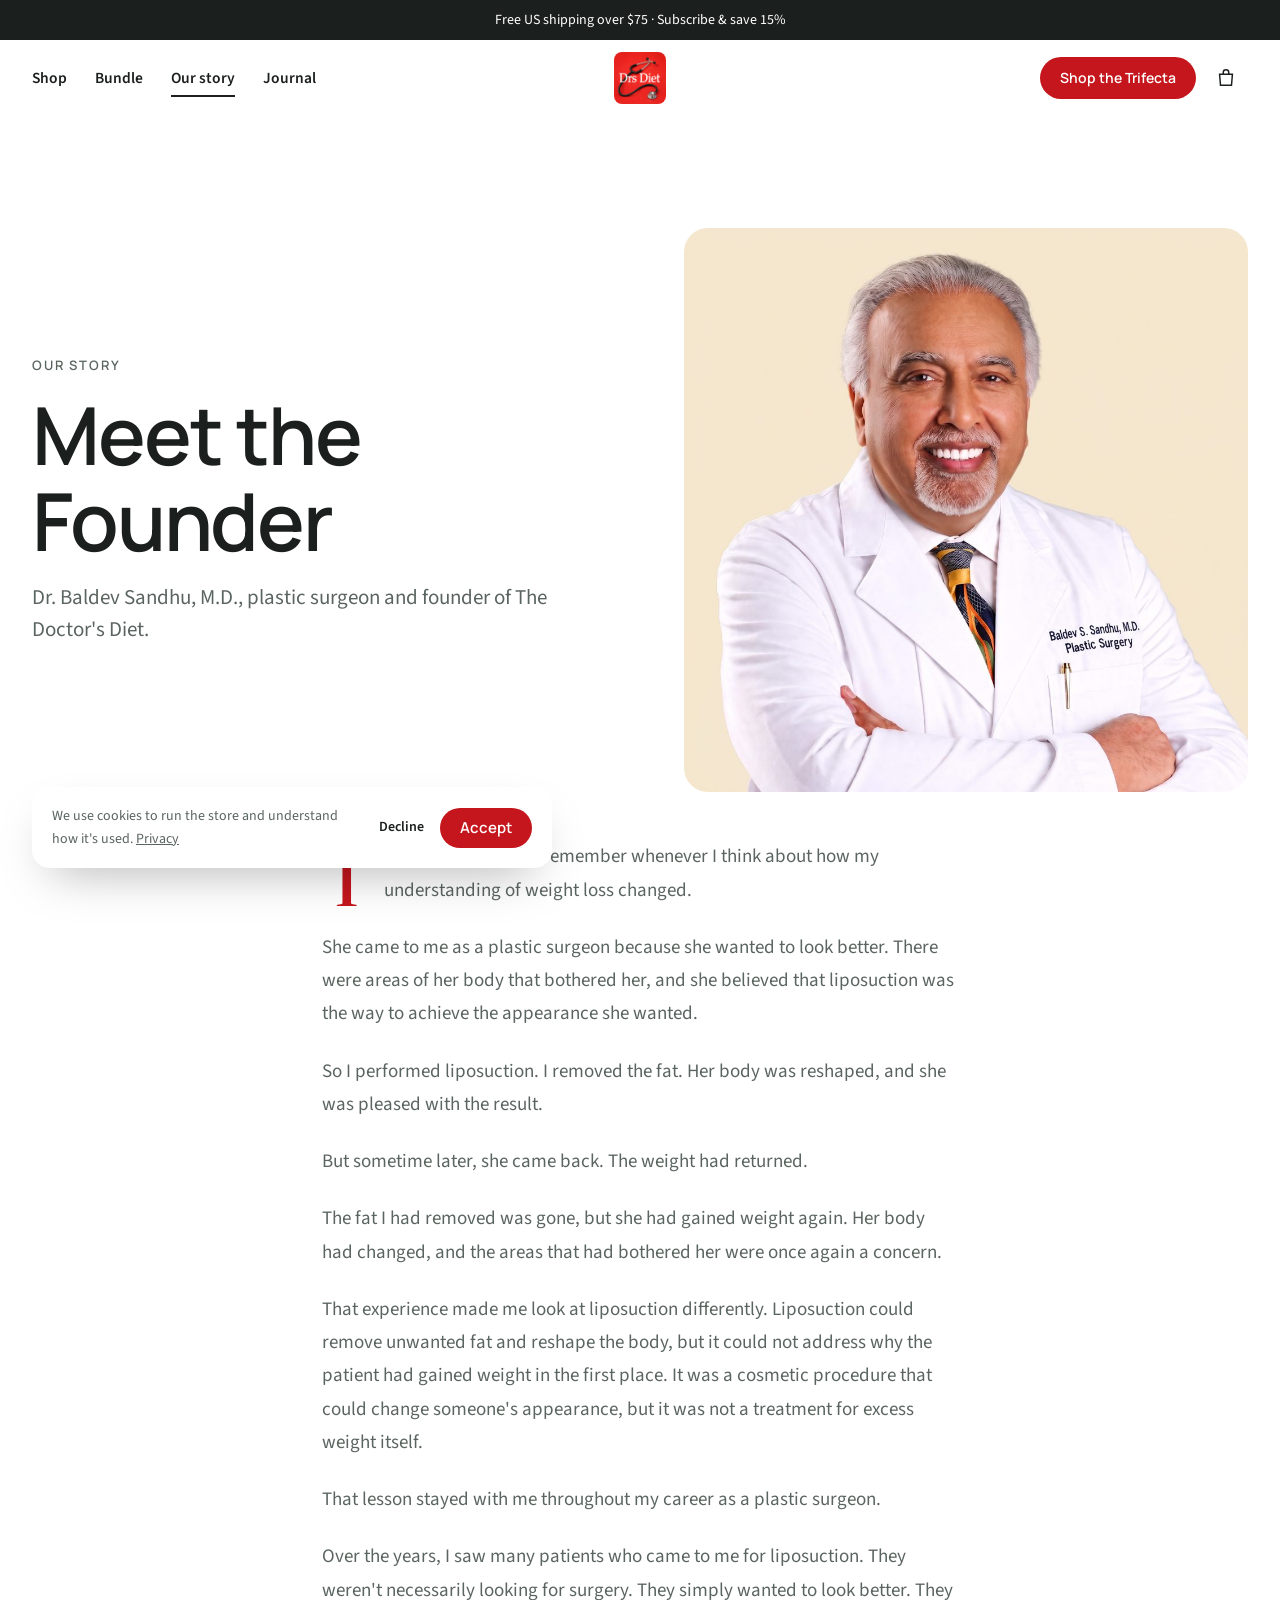
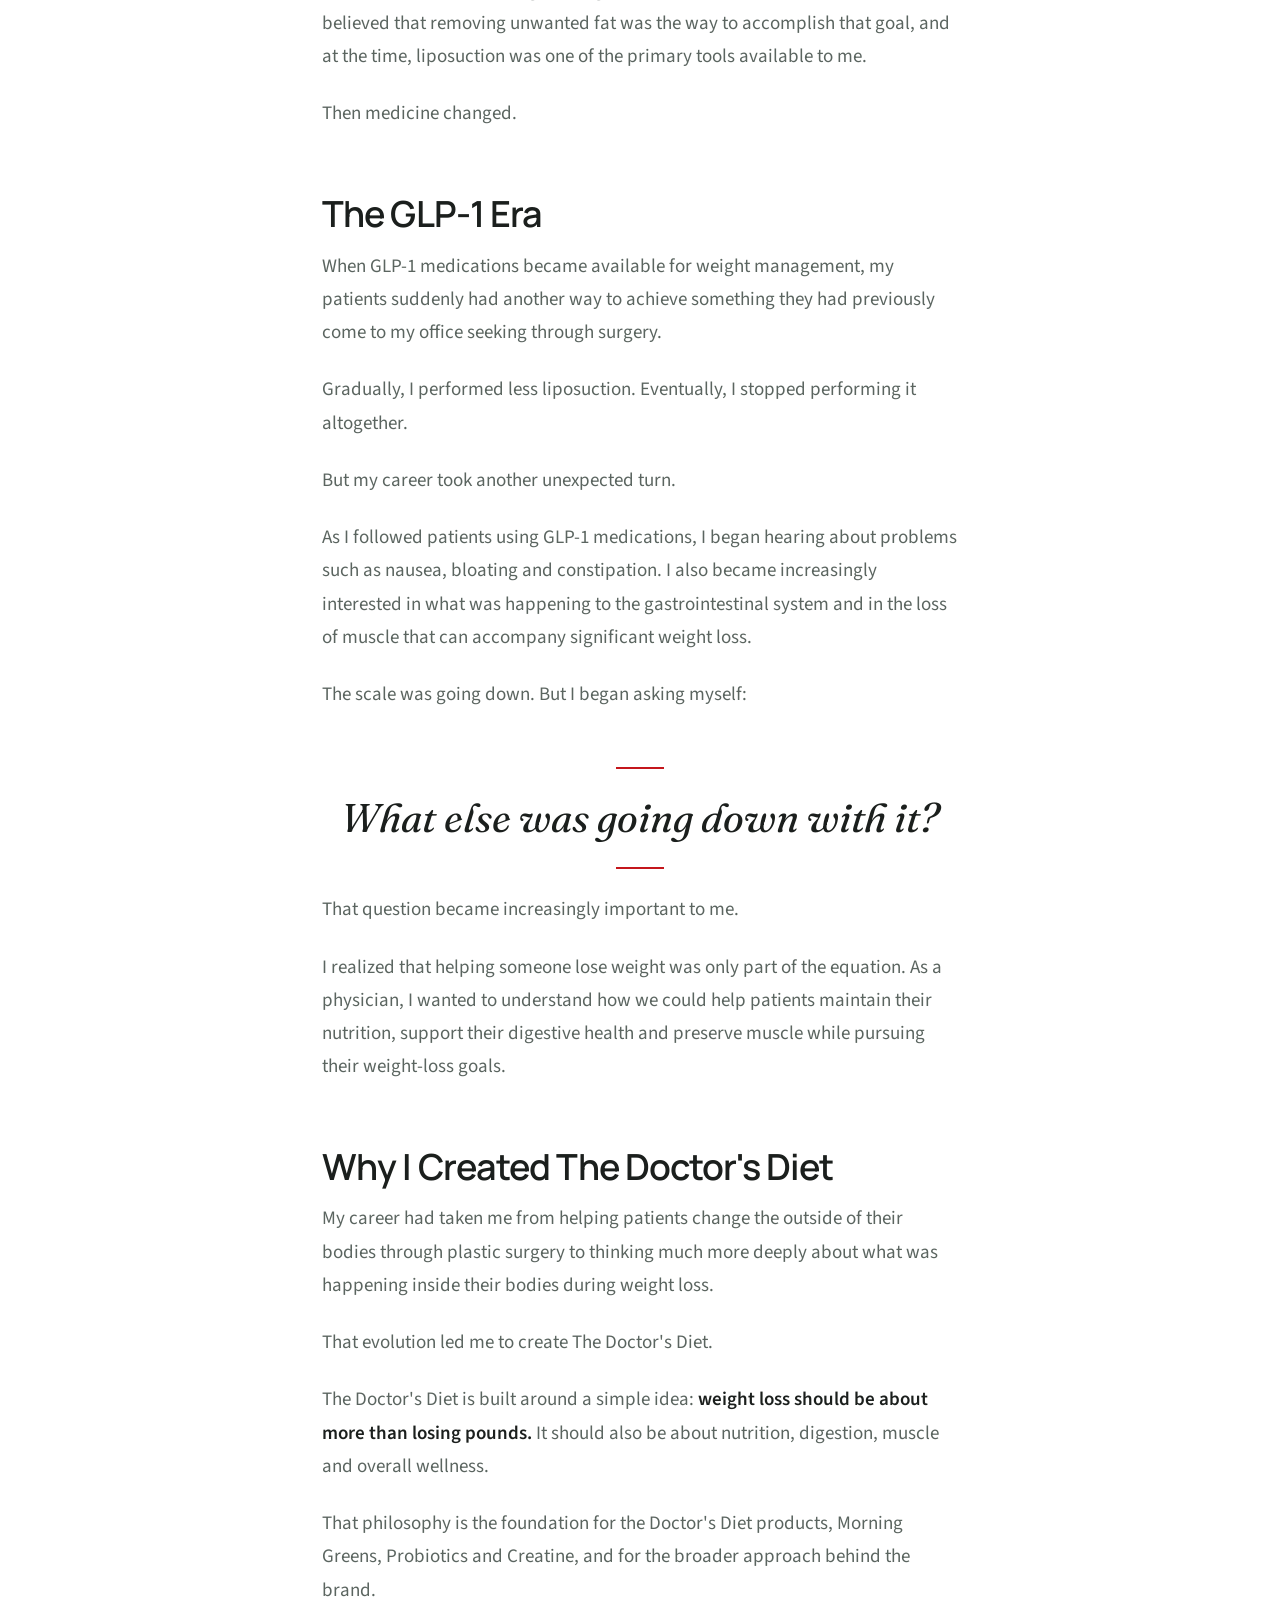
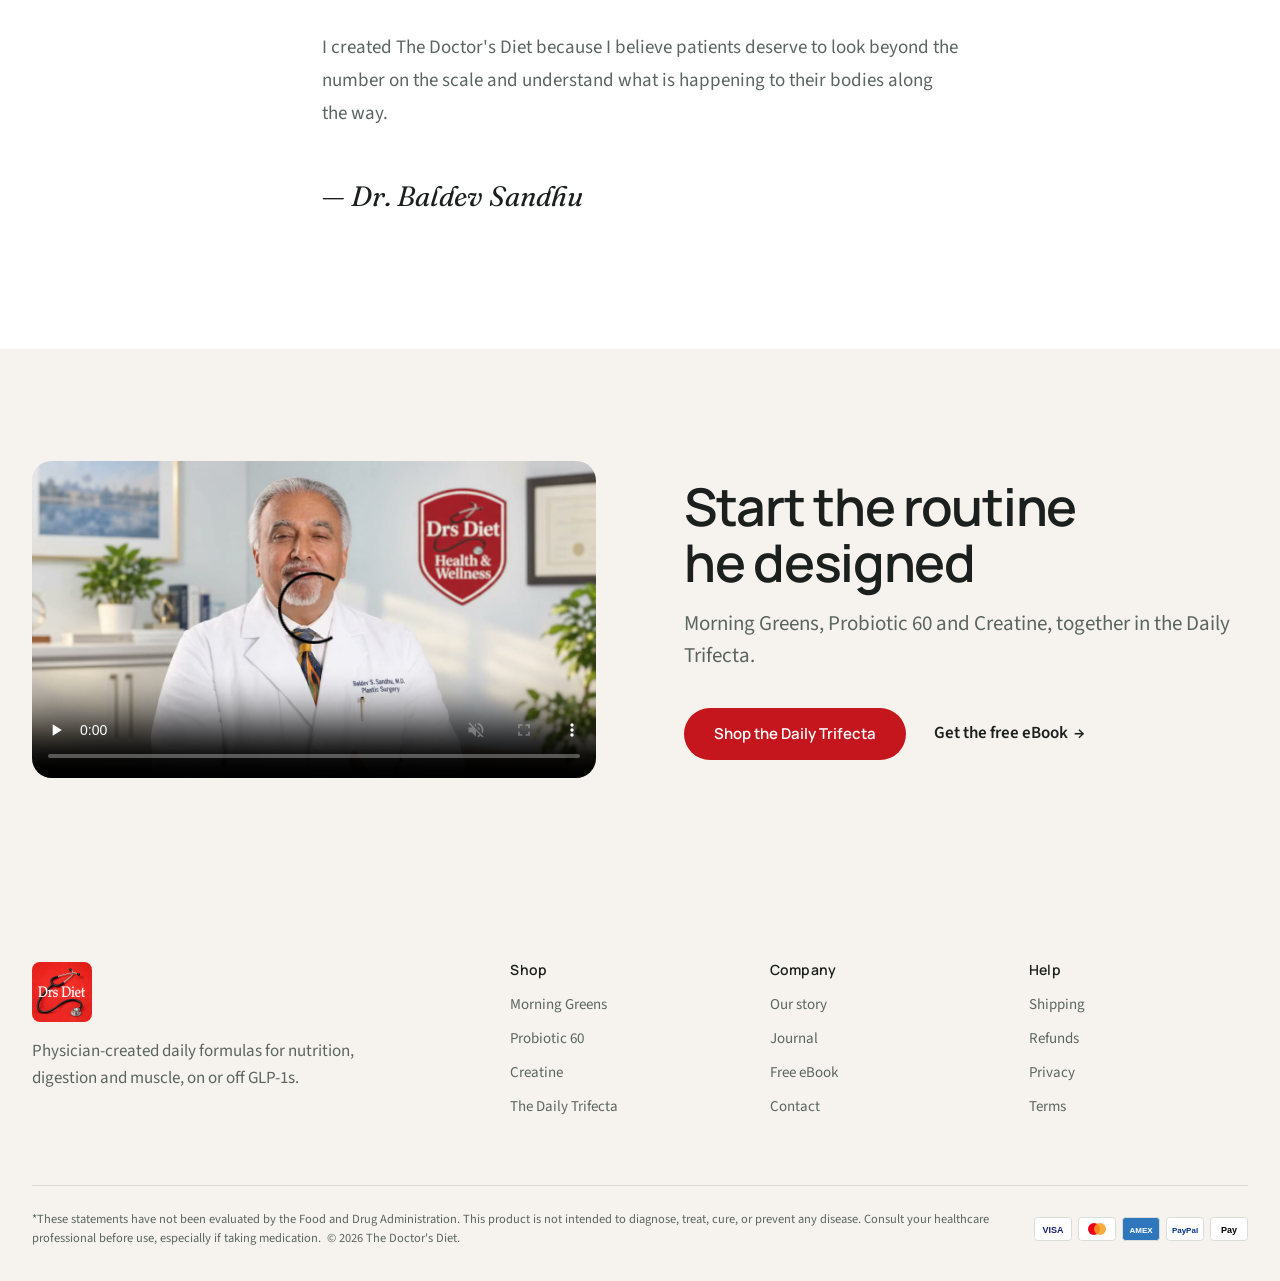
==== about.html @ 94d5e838 "Add Drs Diet storefront prototype Static HTML/CSS/JS prototype for The Doctor's Diet Shopify store: " ====
<!doctype html>
<html lang="en">
<head>
<meta charset="utf-8">
<meta name="viewport" content="width=device-width, initial-scale=1">
<title>Meet the Founder, Dr. Baldev Sandhu | The Doctor's Diet</title>
<meta name="description" content="How a plastic surgeon came to create The Doctor's Diet.">
<link rel="icon" href="assets/logo.png">
<script>document.documentElement.classList.add("js")</script>
<link rel="preconnect" href="https://fonts.googleapis.com">
<link rel="preconnect" href="https://fonts.gstatic.com" crossorigin>
<link rel="stylesheet" href="https://fonts.googleapis.com/css2?family=Fraunces:ital,opsz,wght@1,9..144,400&family=Manrope:wght@500;600;700&family=Source+Sans+3:wght@400;600&display=swap">
<link rel="stylesheet" href="css/styles.css?v=12">
</head>
<body>
<div class="announce">Free US shipping over $75 · Subscribe &amp; save 15%</div>
<header class="site-header">
  <div class="container">
    <div class="header-left">
      <button class="icon-btn menu-toggle" type="button" aria-expanded="false" aria-controls="mobile-nav" aria-label="Menu"><svg viewBox="0 0 24 24" fill="none" stroke="currentColor" stroke-width="1.6" aria-hidden="true"><path d="M4 8h16M4 16h16"/></svg></button>
      <nav class="nav" aria-label="Main"><a href="index.html#shop">Shop</a><a href="bundle.html">Bundle</a><a href="about.html" aria-current="page">Our story</a><a href="blog.html">Journal</a></nav>
    </div>
    <a class="logo" href="index.html" aria-label="The Doctor's Diet home"><img src="assets/logo.png" alt="Drs Diet logo" width="52" height="52"></a>
    <div class="header-icons">
      <a class="btn header-cta" href="bundle.html">Shop the Trifecta</a>
      <a class="icon-btn" href="#cart" data-open-cart aria-label="Open cart"><svg viewBox="0 0 24 24" fill="none" stroke="currentColor" stroke-width="1.6" aria-hidden="true"><path d="M5 8h14l-1 12H6L5 8Z"/><path d="M9 8V6a3 3 0 0 1 6 0v2"/></svg><span class="cart-count" data-n="0">0</span></a>
    </div>
  </div>
  <nav class="mobile-nav" id="mobile-nav" aria-label="Mobile"><div><a href="index.html#shop">Shop</a><a href="bundle.html">Bundle</a><a href="about.html" aria-current="page">Our story</a><a href="blog.html">Journal</a><a href="contact.html">Contact</a></div></nav>
</header>
<main id="main">

<section class="section" style="padding-bottom:48px" data-shopify="image-with-text: about hero">
  <div class="container about-hero">
    <div data-reveal><span class="kicker">Our story</span><h1>Meet the Founder</h1><p class="lead">Dr. Baldev Sandhu, M.D., plastic surgeon and founder of The Doctor's Diet.</p></div>
    <img src="assets/dr-sandhu.jpg" alt="Dr. Sandhu photo: Dr. Baldev Sandhu, M.D., in a white coat" width="1000" height="1000" data-reveal style="--d:.1s">
  </div>
</section>
<section class="section section--tight" data-shopify="main-page (about)">
  <article class="container prose">
    <p>There is one patient I remember whenever I think about how my understanding of weight loss changed.</p>
    <p>She came to me as a plastic surgeon because she wanted to look better. There were areas of her body that bothered her, and she believed that liposuction was the way to achieve the appearance she wanted.</p>
    <p>So I performed liposuction. I removed the fat. Her body was reshaped, and she was pleased with the result.</p>
    <p>But sometime later, she came back. The weight had returned.</p>
    <p>The fat I had removed was gone, but she had gained weight again. Her body had changed, and the areas that had bothered her were once again a concern.</p>
    <p>That experience made me look at liposuction differently. Liposuction could remove unwanted fat and reshape the body, but it could not address why the patient had gained weight in the first place. It was a cosmetic procedure that could change someone's appearance, but it was not a treatment for excess weight itself.</p>
    <p>That lesson stayed with me throughout my career as a plastic surgeon.</p>
    <p>Over the years, I saw many patients who came to me for liposuction. They weren't necessarily looking for surgery. They simply wanted to look better. They believed that removing unwanted fat was the way to accomplish that goal, and at the time, liposuction was one of the primary tools available to me.</p>
    <p>Then medicine changed.</p>
    <h2>The GLP&#8209;1 Era</h2>
    <p>When GLP&#8209;1 medications became available for weight management, my patients suddenly had another way to achieve something they had previously come to my office seeking through surgery.</p>
    <p>Gradually, I performed less liposuction. Eventually, I stopped performing it altogether.</p>
    <p>But my career took another unexpected turn.</p>
    <p>As I followed patients using GLP&#8209;1 medications, I began hearing about problems such as nausea, bloating and constipation. I also became increasingly interested in what was happening to the gastrointestinal system and in the loss of muscle that can accompany significant weight loss.</p>
    <p>The scale was going down. But I began asking myself:</p>
    <p class="pullquote">What else was going down with it?</p>
    <p>That question became increasingly important to me.</p>
    <p>I realized that helping someone lose weight was only part of the equation. As a physician, I wanted to understand how we could help patients maintain their nutrition, support their digestive health and preserve muscle while pursuing their weight-loss goals.</p>
    <h2>Why I Created The Doctor's Diet</h2>
    <p>My career had taken me from helping patients change the outside of their bodies through plastic surgery to thinking much more deeply about what was happening inside their bodies during weight loss.</p>
    <p>That evolution led me to create The Doctor's Diet.</p>
    <p>The Doctor's Diet is built around a simple idea: <strong>weight loss should be about more than losing pounds.</strong> It should also be about nutrition, digestion, muscle and overall wellness.</p>
    <p>That philosophy is the foundation for the Doctor's Diet products, Morning Greens, Probiotics and Creatine, and for the broader approach behind the brand.</p>
    <p>I created The Doctor's Diet because I believe patients deserve to look beyond the number on the scale and understand what is happening to their bodies along the way.</p>
    <p class="signature">— Dr. Baldev Sandhu</p>
  </article>
</section>
<section class="section section--cream">
  <div class="container split">
    <div class="media-frame" data-reveal><video controls muted playsinline preload="none" poster="assets/poster-dr-sandhu.jpg" data-src="assets/video-dr-sandhu.mp4" width="1280" height="720" aria-label="Video: Dr. Sandhu"></video></div>
    <div data-reveal style="--d:.1s"><h2>Start the routine he designed</h2><p class="lead">Morning Greens, Probiotic 60 and Creatine, together in the Daily Trifecta.</p>
      <div class="actions"><a class="btn" href="bundle.html">Shop the Daily Trifecta</a><a class="link" href="ebook.html">Get the free eBook <span class="arr" aria-hidden="true">→</span></a></div></div>
  </div>
</section>

</main>
<footer class="site-footer" data-shopify="footer">
  <div class="container">
    <div class="footer-grid">
      <div class="footer-brand"><a href="index.html" aria-label="Home"><img src="assets/logo.png" alt="Drs Diet logo" width="60" height="60" loading="lazy"></a>
        <p>Physician-created daily formulas for nutrition, digestion and muscle, on or off GLP-1s.</p></div>
      <div><h4>Shop</h4><ul>
        <li><a href="product-morning-greens.html">Morning Greens</a></li>
        <li><a href="product-probiotic.html">Probiotic 60</a></li>
        <li><a href="product-creatine.html">Creatine</a></li>
        <li><a href="bundle.html">The Daily Trifecta</a></li></ul></div>
      <div><h4>Company</h4><ul>
        <li><a href="about.html">Our story</a></li>
        <li><a href="blog.html">Journal</a></li>
        <li><a href="ebook.html">Free eBook</a></li>
        <li><a href="contact.html">Contact</a></li></ul></div>
      <div><h4>Help</h4><ul>
        <li><a href="shipping.html">Shipping</a></li>
        <li><a href="refunds.html">Refunds</a></li>
        <li><a href="privacy.html">Privacy</a></li>
        <li><a href="terms.html">Terms</a></li></ul></div>
    </div>
    <div class="footer-base">
      <p>*These statements have not been evaluated by the Food and Drug Administration. This product is not intended to diagnose, treat, cure, or prevent any disease. Consult your healthcare professional before use, especially if taking medication. &nbsp;© 2026 The Doctor's Diet.</p>
      <div class="pay"><svg viewBox="0 0 38 24" role="img" aria-label="VISA"><rect x=".5" y=".5" width="37" height="23" rx="3" fill="#fff" stroke="#d9dcd9"/><text x="19" y="15.5" text-anchor="middle" font-family="Arial,sans-serif" font-weight="700" font-size="9" fill="#1a1f71">VISA</text></svg><svg viewBox="0 0 38 24" role="img" aria-label="Mastercard"><rect x=".5" y=".5" width="37" height="23" rx="3" fill="#fff" stroke="#d9dcd9"/><circle cx="16" cy="12" r="6" fill="#eb001b"/><circle cx="22" cy="12" r="6" fill="#f79e1b" fill-opacity=".85"/></svg><svg viewBox="0 0 38 24" role="img" aria-label="AMEX"><rect x=".5" y=".5" width="37" height="23" rx="3" fill="#2e77bc" stroke="#d9dcd9"/><text x="19" y="15.5" text-anchor="middle" font-family="Arial,sans-serif" font-weight="700" font-size="8" fill="#fff">AMEX</text></svg><svg viewBox="0 0 38 24" role="img" aria-label="PayPal"><rect x=".5" y=".5" width="37" height="23" rx="3" fill="#fff" stroke="#d9dcd9"/><text x="19" y="15.5" text-anchor="middle" font-family="Arial,sans-serif" font-weight="700" font-size="8" fill="#003087">PayPal</text></svg><svg viewBox="0 0 38 24" role="img" aria-label="Pay"><rect x=".5" y=".5" width="37" height="23" rx="3" fill="#fff" stroke="#d9dcd9"/><text x="19" y="15.5" text-anchor="middle" font-family="Arial,sans-serif" font-weight="700" font-size="9" fill="#000">Pay</text></svg></div>
    </div>
  </div>
</footer>
<div class="overlay" id="cart-overlay" data-close-cart></div>
<aside class="drawer" id="cart" aria-label="Cart" aria-hidden="true">
  <div class="drawer-head"><h2>Your cart</h2><button class="icon-btn" type="button" data-close-cart aria-label="Close cart"><svg viewBox="0 0 24 24" fill="none" stroke="currentColor" stroke-width="1.6" aria-hidden="true"><path d="M6 6l12 12M18 6 6 18"/></svg></button></div>
  <div class="ship"><span id="ship-msg">Free shipping on orders over $75.</span><div class="bar"><span id="ship-bar" style="width:0"></span></div></div>
  <div class="drawer-items" id="cart-items"></div>
  <a class="drawer-upsell" id="cart-upsell" href="bundle.html"><img src="assets/bundle-lifestyle.jpg" alt="" width="48" height="48" loading="lazy"><span>Get all three in <strong>The Daily Trifecta</strong> and save $20 →</span></a>
  <div class="drawer-foot">
    <div class="subtotal"><span>Subtotal</span><span id="cart-subtotal">$0.00</span></div>
    <p class="small">Taxes and shipping calculated at checkout.</p>
    <button class="btn btn--block" id="checkout" type="button">Checkout</button>
  </div>
</aside>
<div class="cookie" id="cookie" role="region" aria-label="Cookie consent">
  <p>We use cookies to run the store and understand how it's used. <a href="privacy.html">Privacy</a></p>
  <div class="cookie-actions"><button class="link" type="button" data-cookie="declined">Decline</button><button class="btn" type="button" data-cookie="accepted">Accept</button></div>
</div>

<script src="js/main.js?v=2"></script>
</body>
</html>
---- css/styles.css ----
/* The Doctor's Diet — prototype styles (v2)
   Structure inspired by seed.com; image-led hero inspired by orderlymeds.com.
   Sections carry data-shopify="..." to map onto Horizon sections later. */

:root {
  --bg: #ffffff;
  --cream: #f6f3ee;
  --sand: #ece6dc;
  --ink: #1b1f1d;
  --body: #5b6560;
  --line: #e4e1db;
  --red: #c4161c;
  --red-dark: #a51217;
  --green: #1d6b3a;
  --head: "Manrope", system-ui, sans-serif;
  --serif: "Fraunces", Georgia, serif;
  --text: "Source Sans 3", system-ui, sans-serif;
  --gutter: 16px;
  --section: 72px;
  --radius: 8px;
  --r-lg: 24px;
  --ease: cubic-bezier(.2, .7, .2, 1);
}
@media (min-width: 768px) { :root { --gutter: 32px; --section: 112px; } }

*, *::before, *::after { box-sizing: border-box; }
html { -webkit-text-size-adjust: 100%; scroll-behavior: smooth; }
body { margin: 0; background: var(--bg); color: var(--body); font: 400 17px/1.6 var(--text); overflow-x: hidden; }
img, video, svg { display: block; max-width: 100%; height: auto; }
a { color: inherit; }
button, input, textarea, select { font: inherit; color: inherit; }
:focus-visible { outline: 2px solid var(--ink); outline-offset: 3px; }

h1, h2, h3, h4 { font-family: var(--head); font-weight: 600; color: var(--ink); letter-spacing: -0.025em; line-height: 1.08; margin: 0 0 16px; text-wrap: balance; }
h1 { font-size: clamp(42px, 5.6vw + 14px, 80px); }
h2 { font-size: clamp(32px, 2.8vw + 20px, 52px); }
h3 { font-size: clamp(20px, .5vw + 18px, 24px); line-height: 1.25; letter-spacing: -0.015em; }
em.serif, .serif { font-family: var(--serif); font-style: italic; font-weight: 400; letter-spacing: -0.01em; }
p { margin: 0 0 16px; }
.lead { font-size: clamp(18px, .4vw + 16px, 21px); line-height: 1.55; max-width: 36em; }
.small { font-size: 14px; }
.kicker { font: 600 13px/1 var(--head); letter-spacing: .14em; text-transform: uppercase; color: var(--body); margin-bottom: 20px; display: block; }

.container { width: 100%; max-width: calc(1280px + var(--gutter) * 2); margin: 0 auto; padding-left: var(--gutter); padding-right: var(--gutter); }
.section { padding: var(--section) 0; }
.section--cream { background: var(--cream); }
.section--tight { padding-top: 0; }
.center { text-align: center; }
.center .lead { margin-left: auto; margin-right: auto; }
.section-head { margin-bottom: 56px; max-width: 760px; }
.section-head.center { margin-left: auto; margin-right: auto; }
.section-head p { margin: 0; }
.head-row { display: flex; flex-wrap: wrap; justify-content: space-between; align-items: end; gap: 24px; margin-bottom: 56px; }
.head-row .section-head { margin: 0; }

/* Buttons */
.btn {
  display: inline-flex; align-items: center; justify-content: center; gap: 10px;
  height: 52px; padding: 0 30px; border: 0; border-radius: 999px; background: var(--red); color: #fff;
  text-decoration: none; cursor: pointer; font: 600 15px/1 var(--head); white-space: nowrap;
  transition: background .2s, transform .2s var(--ease), box-shadow .2s;
}
.btn:hover { background: var(--red-dark); transform: translateY(-2px); box-shadow: 0 10px 24px -10px rgba(196,22,28,.6); }
.btn:active { transform: none; }
.btn--light { background: #fff; color: var(--ink); }
.btn--light:hover { background: #fff; box-shadow: 0 10px 24px -10px rgba(0,0,0,.35); }
.btn--ghost { background: transparent; color: var(--ink); box-shadow: inset 0 0 0 1.5px var(--ink); }
.btn--ghost:hover { background: var(--ink); color: #fff; box-shadow: none; }
.btn--block { width: 100%; }
.link { display: inline-flex; align-items: center; gap: 6px; color: var(--ink); font-weight: 600; text-decoration: none; }
.link .arr { transition: transform .25s var(--ease); }
.link:hover .arr { transform: translateX(4px); }
.link:hover { text-decoration: underline; text-underline-offset: 5px; }
.actions { display: flex; flex-wrap: wrap; align-items: center; gap: 16px 28px; margin-top: 36px; }

/* Price */
.price { font: 600 18px/1.3 var(--head); color: var(--ink); }
.price s { color: var(--body); font-weight: 400; margin-left: 8px; }
.price .sale { color: var(--red); }
.save { display: inline-block; background: var(--red); color: #fff; font: 600 12px/1 var(--head); padding: 6px 10px; border-radius: 999px; margin-left: 10px; vertical-align: middle; letter-spacing: .02em; }

/* Header */
.announce { background: var(--ink); color: #fff; text-align: center; font-size: 14px; padding: 9px var(--gutter); }
.site-header { position: sticky; top: 0; z-index: 40; background: rgba(255,255,255,.92); backdrop-filter: saturate(1.4) blur(12px); -webkit-backdrop-filter: saturate(1.4) blur(12px); transition: box-shadow .3s; }
.site-header.scrolled { box-shadow: 0 1px 0 var(--line); }
.site-header .container { display: grid; grid-template-columns: 1fr auto 1fr; align-items: center; height: 76px; gap: 24px; transition: height .3s var(--ease); }
.site-header.scrolled .container { height: 64px; }
.logo { justify-self: center; }
.logo img { width: 52px; height: 52px; border-radius: 8px; transition: width .3s var(--ease), height .3s var(--ease); }
.site-header.scrolled .logo img { width: 44px; height: 44px; }
.nav { display: none; gap: 28px; }
.nav a { position: relative; text-decoration: none; color: var(--ink); font-size: 15.5px; font-weight: 600; }
.nav a::after { content: ""; position: absolute; left: 0; right: 0; bottom: -6px; height: 1.5px; background: currentColor; transform: scaleX(0); transform-origin: left; transition: transform .3s var(--ease); }
.nav a:hover::after, .nav a[aria-current="page"]::after { transform: scaleX(1); }
.header-left { display: flex; align-items: center; }
.header-icons { display: flex; align-items: center; justify-content: flex-end; gap: 8px; }
.header-cta { display: none; height: 42px; padding: 0 20px; font-size: 14px; }
.icon-btn { position: relative; display: inline-flex; align-items: center; justify-content: center; width: 44px; height: 44px; background: none; border: 0; cursor: pointer; color: var(--ink); padding: 0; border-radius: 50%; transition: background .2s; }
.icon-btn:hover { background: var(--cream); }
.icon-btn svg { width: 22px; height: 22px; }
.cart-count { position: absolute; top: 3px; right: 1px; min-width: 18px; height: 18px; padding: 0 5px; border-radius: 9px; background: var(--red); color: #fff; font: 600 11px/18px var(--head); text-align: center; }
.cart-count[data-n="0"] { display: none; }
.cart-count.bump { animation: bump .5s var(--ease); }
@keyframes bump { 30% { transform: scale(1.45); } }
.mobile-nav { display: grid; grid-template-rows: 0fr; transition: grid-template-rows .35s var(--ease); background: #fff; }
.mobile-nav > div { overflow: hidden; padding: 0 var(--gutter); }
.mobile-nav.open { grid-template-rows: 1fr; }
.mobile-nav a { display: block; padding: 16px 0; font: 600 22px var(--head); color: var(--ink); text-decoration: none; border-bottom: 1px solid var(--line); }
.mobile-nav a:last-child { border: 0; margin-bottom: 16px; }
@media (min-width: 960px) {
  .nav { display: flex; }
  .menu-toggle { display: none; }
  .mobile-nav { display: none; }
  .header-cta { display: inline-flex; }
}
.header--minimal .container { grid-template-columns: 1fr; }

/* Hero: full-bleed image, inset rounded card */
.hero { padding: 12px var(--gutter) 0; }
.hero-card { position: relative; overflow: hidden; border-radius: var(--r-lg); min-height: 620px; display: flex; align-items: flex-end; isolation: isolate; color: #fff; }
.hero-bg { position: absolute; inset: 0; z-index: -2; }
.hero-bg img { width: 100%; height: 100%; object-fit: cover; object-position: 62% 40%; animation: kenburns 18s ease-out both; }
@keyframes kenburns { from { transform: scale(1.12); } to { transform: scale(1); } }
.hero-card::before { content: ""; position: absolute; inset: 0; z-index: -1; background: linear-gradient(180deg, rgba(20,22,21,0) 25%, rgba(20,22,21,.72) 100%); }
.hero-content { width: 100%; padding: 32px 24px 36px; }
.hero h1 { color: #fff; max-width: 11em; margin-bottom: 18px; }
.hero .lead { color: rgba(255,255,255,.9); }
.hero .link { color: #fff; }
.hero-badges { display: flex; flex-wrap: wrap; gap: 10px; margin-top: 32px; padding: 0; list-style: none; }
.hero-badges li { font-size: 14px; padding: 8px 14px; border-radius: 999px; background: rgba(255,255,255,.14); backdrop-filter: blur(8px); -webkit-backdrop-filter: blur(8px); border: 1px solid rgba(255,255,255,.22); }
@media (min-width: 900px) {
  .hero-card { min-height: min(760px, calc(100vh - 120px)); align-items: center; }
  .hero-card { background: #2b2520; }
  .hero-bg { left: 34%; }
  .hero-card::before { background: linear-gradient(90deg, #2b2520 0%, #2b2520 34%, rgba(43,37,32,.55) 46%, rgba(43,37,32,0) 62%); }
  .hero-content { padding: 64px 72px; }
  .hero-bg img { object-position: 50% 35%; }
}
/* hero entrance */
.hero [data-in] { opacity: 0; transform: translateY(24px); animation: rise .9s var(--ease) forwards; }
.hero [data-in="2"] { animation-delay: .15s; } .hero [data-in="3"] { animation-delay: .3s; } .hero [data-in="4"] { animation-delay: .45s; }
@keyframes rise { to { opacity: 1; transform: none; } }

/* Marquee */
.marquee { overflow: hidden; border-bottom: 1px solid var(--line); padding: 22px 0; white-space: nowrap; }
.marquee-track { display: inline-flex; gap: 56px; animation: marquee 32s linear infinite; padding-left: 56px; }
.marquee span { font: 600 15px var(--head); color: var(--ink); letter-spacing: .01em; display: inline-flex; align-items: center; gap: 56px; }
.marquee span::after { content: "✦"; color: var(--red); font-size: 12px; }
@keyframes marquee { to { transform: translateX(-50%); } }

/* Product cards */
.grid-3 { display: grid; gap: 20px; }
@media (min-width: 640px) { .grid-3 { grid-template-columns: repeat(2, 1fr); } }
@media (min-width: 1000px) { .grid-3 { grid-template-columns: repeat(3, 1fr); gap: 24px; } }
.card { display: flex; flex-direction: column; background: var(--cream); border-radius: 22px; overflow: hidden; transition: transform .35s var(--ease), box-shadow .35s var(--ease); }
.section--cream .card { background: #fff; }
.card:hover { transform: translateY(-4px); box-shadow: 0 24px 48px -30px rgba(27,31,29,.35); }
.card-media { position: relative; display: flex; align-items: center; justify-content: center; height: 340px; padding: 28px 28px 0; }
.card-media img { height: 100%; width: auto; max-width: 100%; object-fit: contain; border-radius: 14px; box-shadow: 0 16px 32px -20px rgba(0,0,0,.35); }
@media (min-width: 1000px) { .card-media { height: 360px; } }
.tag { position: absolute; top: 16px; left: 16px; z-index: 2; background: #fff; color: var(--ink); font: 600 12px/1 var(--head); padding: 8px 12px; border-radius: 999px; box-shadow: 0 4px 14px -6px rgba(0,0,0,.25); }
.tag--red { background: var(--red); color: #fff; }
.card-body { display: flex; flex-direction: column; flex: 1; padding: 24px 24px 24px; }
.card h3 { margin-bottom: 6px; font-size: 20px; }
.card h3 a { text-decoration: none; }
.card h3 a:hover { text-decoration: underline; text-underline-offset: 4px; }
.card p { margin-bottom: 20px; font-size: 16px; }
.card-foot { margin-top: auto; display: flex; align-items: center; justify-content: space-between; gap: 12px; padding-top: 18px; border-top: 1px solid var(--line); }
.btn--sm { height: 42px; padding: 0 18px; font-size: 14px; }
.dot { display: inline-block; width: 8px; height: 8px; border-radius: 50%; background: var(--green); margin-right: 8px; vertical-align: middle; }

/* Benefits tabs */
.tabs { display: inline-flex; gap: 6px; padding: 6px; background: #fff; border-radius: 999px; margin-bottom: 48px; box-shadow: inset 0 0 0 1px var(--line); max-width: 100%; overflow-x: auto; }
.tabs button { border: 0; background: none; padding: 12px 20px; border-radius: 999px; cursor: pointer; font: 600 15px var(--head); color: var(--body); white-space: nowrap; transition: background .25s, color .25s; }
.tabs button[aria-selected="true"] { background: var(--ink); color: #fff; }
.benefit-panel { display: grid; gap: 40px; align-items: center; }
.benefit-panel[hidden] { display: none; }
.benefit-panel.enter > * { animation: rise .6s var(--ease) both; }
.benefit-panel.enter > *:nth-child(2) { animation-delay: .08s; }
.benefit-img { border-radius: 20px; overflow: hidden; background: #fff; max-width: 440px; width: 100%; justify-self: center; }
.benefit-list { list-style: none; margin: 0; padding: 0; display: grid; gap: 14px; }
.benefit-list li { display: grid; grid-template-columns: 52px 1fr; gap: 18px; align-items: start; background: #fff; border-radius: 18px; padding: 22px; transition: transform .3s var(--ease), box-shadow .3s; }
.benefit-list li:hover { transform: translateY(-3px); box-shadow: 0 18px 40px -24px rgba(0,0,0,.3); }
.benefit-list .ic { width: 52px; height: 52px; border-radius: 14px; display: grid; place-items: center; background: #fbeaea; color: var(--red); }
.benefit-list .ic svg { width: 26px; height: 26px; }
[data-theme-green] .benefit-list .ic { background: #e5f1e9; color: var(--green); }
.benefit-list h3 { margin: 0 0 4px; font-size: 19px; }
.benefit-list p { margin: 0; font-size: 16px; }
@media (min-width: 900px) { .benefit-panel { grid-template-columns: 1fr 1.15fr; gap: 72px; } }

/* Stat band */
.stat { display: grid; gap: 32px; align-items: center; }
.stat-num { font: 600 clamp(80px, 12vw, 168px)/0.9 var(--head); letter-spacing: -0.05em; color: var(--red); }
.stat .note { font-size: 13px; margin-top: 16px; }
@media (min-width: 900px) { .stat { grid-template-columns: 1fr 1fr; gap: 80px; } }

/* Split */
.split { display: grid; gap: 40px; align-items: center; }
@media (min-width: 900px) { .split { grid-template-columns: 1fr 1fr; gap: 88px; } .split--rev > :first-child { order: 2; } }
.media-frame { position: relative; border-radius: 20px; overflow: hidden; background: var(--sand); }
.media-frame video, .media-frame img { width: 100%; height: auto; }
.media-frame .tag { top: 18px; left: 18px; }
.byline { font-size: 15px; margin: -6px 0 24px; }
.quote { font: 400 clamp(24px, 1.4vw + 18px, 32px)/1.3 var(--serif); font-style: italic; color: var(--ink); margin: 0 0 28px; letter-spacing: -0.01em; }

/* Bundle offer */
.offer .price { font-size: 32px; margin: 12px 0 28px; }
.toggle { display: grid; gap: 12px; margin: 0 0 18px; padding: 0; border: 0; }
.toggle label { display: flex; align-items: center; gap: 12px; padding: 16px 18px; border-radius: 14px; background: #fff; cursor: pointer; color: var(--ink); box-shadow: inset 0 0 0 1px var(--line); transition: box-shadow .2s; }
.toggle label:has(input:checked) { box-shadow: inset 0 0 0 2px var(--ink); }
.toggle input { accent-color: var(--ink); width: 18px; height: 18px; margin: 0; }
.toggle .opt-price { margin-left: auto; font-weight: 600; }
.toggle small { display: block; color: var(--body); font-size: 13.5px; }
.bonus { font-size: 15px; color: var(--green); font-weight: 600; margin: 0 0 18px; max-height: 0; opacity: 0; overflow: hidden; transition: max-height .35s var(--ease), opacity .35s; }
.bonus.show { max-height: 60px; opacity: 1; }
.offer .actions { margin-top: 8px; }
.mini-products { display: flex; gap: 10px; margin-bottom: 24px; }
.mini-products img { width: 64px; height: 84px; object-fit: cover; border-radius: 10px; background: #fff; }

/* On / off routine switch */
.switch { display: inline-flex; padding: 6px; border-radius: 999px; background: var(--cream); margin-bottom: 48px; }
.switch button { border: 0; background: none; padding: 12px 22px; border-radius: 999px; font: 600 15px var(--head); color: var(--body); cursor: pointer; transition: background .25s, color .25s; }
.switch button[aria-pressed="true"] { background: #fff; color: var(--ink); box-shadow: 0 4px 14px -8px rgba(0,0,0,.3); }
.steps { list-style: none; padding: 0; margin: 0; display: grid; gap: 20px; }
@media (min-width: 768px) { .steps { grid-template-columns: repeat(3, 1fr); } }
.step { background: var(--cream); border-radius: 20px; overflow: hidden; display: flex; flex-direction: column; }
.step img { aspect-ratio: 16 / 10; object-fit: cover; width: 100%; transition: transform .8s var(--ease); }
.step:hover img { transform: scale(1.04); }
.step-body { padding: 24px 24px 28px; }
.when { font: 600 13px var(--head); color: var(--red); letter-spacing: .08em; text-transform: uppercase; display: block; margin-bottom: 10px; }
.step p { margin: 0; transition: opacity .25s; }
.step p.swap { opacity: 0; }

/* Journal */
.posts { display: grid; gap: 40px 24px; }
@media (min-width: 768px) { .posts { grid-template-columns: repeat(3, 1fr); } }
.post { display: flex; flex-direction: column; }
.post-media { border-radius: 18px; overflow: hidden; aspect-ratio: 4 / 3; margin-bottom: 18px; background: var(--sand); display: block; }
.post-media img { width: 100%; height: 100%; object-fit: cover; transition: transform .8s var(--ease); }
.post:hover .post-media img { transform: scale(1.05); }
.post h3 a { text-decoration: none; }
.meta { font-size: 14px; margin-bottom: 8px; }

/* FAQ */
.faq { max-width: 860px; margin: 0 auto; }
details { border-top: 1px solid var(--line); }
details:last-of-type { border-bottom: 1px solid var(--line); }
summary { list-style: none; cursor: pointer; display: flex; justify-content: space-between; align-items: center; gap: 16px; padding: 24px 0; font: 600 19px/1.35 var(--head); color: var(--ink); }
summary::-webkit-details-marker { display: none; }
summary::after { content: ""; flex: none; width: 14px; height: 14px; background: linear-gradient(currentColor 0 0) center/14px 1.5px no-repeat, linear-gradient(currentColor 0 0) center/1.5px 14px no-repeat; transition: transform .3s var(--ease); }
details[open] summary::after { transform: rotate(45deg); }
details > div { padding: 0 0 24px; animation: rise .4s var(--ease); }
details ul { padding-left: 20px; margin: 0; }
details li { margin-bottom: 8px; }

/* Forms */
.form { display: grid; gap: 12px; max-width: 520px; }
.form-row { display: grid; gap: 12px; }
@media (min-width: 600px) { .form-row { grid-template-columns: 1fr 1fr; } }
.field { width: 100%; height: 52px; padding: 0 20px; border: 1px solid #d6d2ca; border-radius: 999px; background: #fff; transition: border-color .2s, box-shadow .2s; }
textarea.field { height: 160px; padding: 14px 20px; resize: vertical; border-radius: 18px; }
.field:focus { outline: none; border-color: var(--ink); box-shadow: 0 0 0 4px rgba(27,31,29,.08); }
.form-note { font-size: 12.5px; line-height: 1.5; margin: 4px 0 0; }
.form-success { color: var(--green); font-weight: 600; padding: 16px 0; animation: rise .5s var(--ease); }
.sr { position: absolute; width: 1px; height: 1px; overflow: hidden; clip: rect(0 0 0 0); white-space: nowrap; }

.ebook-card { background: var(--ink); color: rgba(255,255,255,.8); border-radius: var(--r-lg); padding: 40px 24px; display: grid; gap: 40px; align-items: center; overflow: hidden; }
.ebook-card h2 { color: #fff; }
.ebook-card .form-note { color: rgba(255,255,255,.6); }
.ebook-cover { width: 220px; border-radius: 6px; box-shadow: 0 30px 60px -20px rgba(0,0,0,.6); transform: rotate(-4deg); transition: transform .6s var(--ease); justify-self: center; }
.ebook-card:hover .ebook-cover { transform: rotate(0) translateY(-6px); }
@media (min-width: 900px) { .ebook-card { grid-template-columns: 340px 1fr; padding: 72px; gap: 80px; } .ebook-cover { width: 280px; } }
.ebook-wrap { display: grid; gap: 40px; align-items: center; }
@media (min-width: 900px) { .ebook-wrap { grid-template-columns: 340px 1fr; gap: 80px; } }

/* Product page */
.breadcrumb { font-size: 14px; padding-top: 24px; }
.breadcrumb a { text-decoration: none; }
.breadcrumb a:hover { text-decoration: underline; }
.pdp { display: grid; gap: 40px; padding-top: 24px; padding-bottom: var(--section); }
@media (min-width: 900px) { .pdp { grid-template-columns: 1.15fr 1fr; gap: 72px; align-items: start; } .pdp-info { position: sticky; top: 96px; } }
.gallery-main { border-radius: 20px; overflow: hidden; background: #fff; aspect-ratio: 3 / 4; box-shadow: inset 0 0 0 1px var(--line); }
.gallery-main img { width: 100%; height: 100%; object-fit: cover; transition: opacity .3s; }
.thumbs { display: flex; gap: 10px; margin: 12px 0; flex-wrap: wrap; }
.thumbs button { width: 76px; height: 76px; padding: 0; border: 0; border-radius: 12px; overflow: hidden; background: var(--cream); cursor: pointer; opacity: .55; transition: opacity .2s; }
.thumbs button:hover { opacity: .85; }
.thumbs button[aria-current="true"] { opacity: 1; outline: 2px solid var(--ink); outline-offset: 2px; }
.thumbs img { width: 100%; height: 100%; object-fit: cover; }
.pdp-info h1 { font-size: clamp(34px, 2vw + 26px, 52px); margin-bottom: 10px; }
.pdp-info .price { font-size: 26px; margin: 18px 0 24px; }
.chips { display: flex; flex-wrap: wrap; gap: 8px; list-style: none; padding: 0; margin: 0 0 24px; }
.chips li { font-size: 14px; padding: 7px 14px; border-radius: 999px; background: var(--cream); color: var(--ink); }
.qty { display: inline-flex; align-items: center; height: 52px; border: 1px solid #d6d2ca; border-radius: 999px; padding: 0 4px; }
.qty button { width: 40px; height: 100%; border: 0; background: none; cursor: pointer; font-size: 20px; }
.qty input { width: 34px; border: 0; text-align: center; -moz-appearance: textfield; background: none; }
.qty input::-webkit-inner-spin-button { -webkit-appearance: none; }
.buy-row { display: flex; gap: 12px; margin-bottom: 20px; }
.buy-row .btn { flex: 1; }
.upsell { display: flex; gap: 14px; align-items: center; font-size: 15px; padding: 14px; background: var(--cream); border-radius: 16px; margin: 0 0 20px; text-decoration: none; color: var(--ink); transition: background .2s; }
.upsell:hover { background: var(--sand); }
.upsell img { width: 56px; height: 56px; object-fit: cover; border-radius: 10px; flex: none; }
.upsell strong { display: block; }
.assure { display: grid; grid-template-columns: repeat(3, 1fr); gap: 8px; font-size: 13px; text-align: center; list-style: none; padding: 0; margin: 0; }
.assure li { padding: 12px 6px; border-radius: 12px; box-shadow: inset 0 0 0 1px var(--line); }
.assure strong { display: block; color: var(--ink); font: 600 14px var(--head); }
.accordions { max-width: 860px; }
.disclaimer { font-size: 13px; line-height: 1.55; max-width: 860px; margin-top: 40px; }
.sticky-buy { position: fixed; left: 0; right: 0; bottom: 0; z-index: 30; display: flex; align-items: center; gap: 16px; padding: 12px var(--gutter) calc(12px + env(safe-area-inset-bottom)); background: rgba(255,255,255,.96); backdrop-filter: blur(10px); border-top: 1px solid var(--line); transform: translateY(110%); transition: transform .35s var(--ease); }
.sticky-buy.show { transform: none; }
.sticky-buy .price { font-size: 17px; white-space: nowrap; }
.sticky-buy .btn { flex: 1; }
@media (min-width: 900px) { .sticky-buy { display: none; } }

/* Bundle page */
.included { display: grid; gap: 20px; }
@media (min-width: 768px) { .included { grid-template-columns: repeat(3, 1fr); } }
.included-item { background: #fff; border-radius: 20px; overflow: hidden; transition: transform .3s var(--ease), box-shadow .3s; text-decoration: none; display: block; }
.included-item:hover { transform: translateY(-4px); box-shadow: 0 24px 48px -28px rgba(0,0,0,.35); }
.included-item img { aspect-ratio: 3 / 4; object-fit: cover; width: 100%; }
.included-item div { padding: 20px 22px 24px; }
.included-item h3 { margin-bottom: 4px; }
.included-item p { margin: 0; }

/* Article / about */
.page-hero { padding: calc(var(--section) * .8) 0 48px; }
.page-hero p { margin: 0; }
.prose { max-width: 700px; margin: 0 auto; font-size: 19px; line-height: 1.75; }
.prose h2 { margin-top: 64px; font-size: clamp(28px, 1.5vw + 22px, 36px); }
.prose h3 { margin-top: 36px; }
.prose p, .prose ul { margin-bottom: 24px; }
.prose ul { padding-left: 22px; }
.prose li { margin-bottom: 10px; }
.prose strong { color: var(--ink); font-weight: 600; }
.prose > p:first-of-type::first-letter { font: 400 4.2em/0.8 var(--serif); float: left; margin: 6px 12px 0 0; color: var(--red); }
.pullquote { font: 400 clamp(28px, 2vw + 20px, 40px)/1.25 var(--serif); font-style: italic; color: var(--ink); margin: 56px 0; text-align: center; }
.pullquote::before, .pullquote::after { content: ""; display: block; width: 48px; height: 2px; background: var(--red); margin: 0 auto 24px; }
.pullquote::after { margin: 24px auto 0; }
.signature { font: 400 28px var(--serif); font-style: italic; color: var(--ink); margin-top: 48px; }
.article-head { max-width: 820px; margin: 0 auto 48px; text-align: center; }
.article-cover { border-radius: var(--r-lg); overflow: hidden; margin: 0 auto 64px; max-width: 1100px; }
.about-hero { display: grid; gap: 40px; align-items: center; }
.about-hero img { border-radius: var(--r-lg); width: 100%; }
@media (min-width: 900px) { .about-hero { grid-template-columns: 1fr 1fr; gap: 88px; } }

/* Cart drawer */
.overlay { position: fixed; inset: 0; background: rgba(27,31,29,.4); z-index: 60; opacity: 0; pointer-events: none; transition: opacity .3s; }
.overlay.open { opacity: 1; pointer-events: auto; }
.drawer { position: fixed; top: 0; right: 0; bottom: 0; z-index: 70; width: min(440px, 100%); background: #fff; display: flex; flex-direction: column; transform: translateX(100%); transition: transform .4s var(--ease); }
.drawer.open { transform: none; }
.drawer-head { display: flex; justify-content: space-between; align-items: center; padding: 20px 24px; border-bottom: 1px solid var(--line); }
.drawer-head h2 { font-size: 22px; margin: 0; }
.ship { padding: 16px 24px; font-size: 15px; color: var(--ink); background: var(--cream); }
.bar { height: 6px; background: #fff; border-radius: 3px; margin-top: 10px; overflow: hidden; }
.bar span { display: block; height: 100%; background: var(--green); border-radius: 3px; transition: width .6s var(--ease); }
.drawer-items { flex: 1; overflow-y: auto; padding: 0 24px; }
.line-item { display: grid; grid-template-columns: 72px 1fr auto; gap: 16px; padding: 20px 0; border-bottom: 1px solid var(--line); animation: rise .4s var(--ease); }
.line-item img { width: 72px; height: 90px; border-radius: 10px; object-fit: cover; background: var(--cream); }
.line-item h4 { font-size: 16px; margin: 0 0 4px; letter-spacing: -0.01em; }
.line-item .sub { font-size: 13.5px; }
.line-item .qty { height: 36px; margin-top: 8px; }
.line-item .qty button { width: 30px; font-size: 16px; }
.line-item .qty input { width: 26px; font-size: 15px; }
.remove { background: none; border: 0; padding: 0; font-size: 13.5px; text-decoration: underline; cursor: pointer; color: var(--body); }
.line-price { text-align: right; color: var(--ink); font-weight: 600; }
.empty { padding: 56px 0; text-align: center; }
.drawer-upsell { display: flex; gap: 12px; align-items: center; margin: 12px 24px; padding: 12px; font-size: 14.5px; background: var(--cream); border-radius: 14px; color: var(--ink); }
.drawer-upsell img { width: 48px; height: 48px; object-fit: cover; border-radius: 8px; }
.drawer-foot { padding: 20px 24px calc(20px + env(safe-area-inset-bottom)); border-top: 1px solid var(--line); }
.subtotal { display: flex; justify-content: space-between; font: 600 18px var(--head); color: var(--ink); margin-bottom: 4px; }
.drawer-foot .small { margin-bottom: 16px; }

/* Cookie banner */
.cookie { position: fixed; left: var(--gutter); right: var(--gutter); bottom: var(--gutter); z-index: 80; max-width: 520px; background: #fff; border-radius: 18px; padding: 18px 20px; box-shadow: 0 20px 50px -20px rgba(0,0,0,.35); display: flex; gap: 12px 20px; align-items: center; flex-wrap: wrap; font-size: 14px; transform: translateY(160%); transition: transform .5s var(--ease); }
.cookie.show { transform: none; }
.cookie p { margin: 0; flex: 1 1 240px; }
.cookie-actions { display: flex; gap: 16px; align-items: center; }
.cookie .btn { height: 40px; padding: 0 20px; }
.cookie .link { background: none; border: 0; cursor: pointer; padding: 0; font-size: 14px; }

/* Footer */
.site-footer { background: var(--cream); padding: 72px 0 32px; margin-top: 0; }
.footer-grid { display: grid; gap: 40px; grid-template-columns: 1fr 1fr; }
.footer-brand { grid-column: 1 / -1; }
.footer-brand img { width: 60px; height: 60px; border-radius: 8px; margin-bottom: 16px; }
.footer-brand p { max-width: 22em; margin: 0; }
.site-footer h4 { font-size: 14px; margin-bottom: 16px; letter-spacing: .02em; }
.site-footer ul { list-style: none; padding: 0; margin: 0; }
.site-footer li { margin-bottom: 10px; font-size: 15px; }
.site-footer li a { text-decoration: none; }
.site-footer li a:hover { text-decoration: underline; }
@media (min-width: 768px) { .footer-grid { grid-template-columns: 2fr 1fr 1fr 1fr; } .footer-brand { grid-column: auto; } }
.footer-base { margin-top: 56px; padding-top: 24px; border-top: 1px solid #ddd8cf; display: flex; flex-wrap: wrap; gap: 16px 32px; align-items: center; justify-content: space-between; font-size: 12.5px; line-height: 1.55; }
.footer-base p { margin: 0; flex: 1 1 520px; }
.pay { display: flex; gap: 6px; }
.pay svg { width: 38px; height: 24px; }

/* Scroll reveal */
.js [data-reveal] { opacity: 0; transform: translateY(32px); transition: opacity .9s var(--ease), transform .9s var(--ease); transition-delay: var(--d, 0s); }
.js [data-reveal].in { opacity: 1; transform: none; }

@media (prefers-reduced-motion: reduce) {
  *, *::before, *::after { animation-duration: .01ms !important; animation-iteration-count: 1 !important; transition-duration: .01ms !important; scroll-behavior: auto !important; }
  .js [data-reveal] { opacity: 1; transform: none; }
  .hero [data-in] { opacity: 1; transform: none; }
}

/* Daily Trifecta bundle block */
.bundle-card { background: #fff; border-radius: var(--r-lg); padding: 20px; gap: 32px; }
@media (min-width: 900px) { .bundle-card { padding: 24px 64px 24px 24px; gap: 64px; } }
.trio { position: relative; display: flex; align-items: center; justify-content: center; background: var(--cream); border-radius: 20px; min-height: 340px; padding: 40px 16px; overflow: hidden; }
@media (min-width: 900px) { .trio { min-height: 560px; } }
.trio .tag { top: 18px; left: 18px; }
.trio img { width: 34%; max-width: 260px; border-radius: 14px; box-shadow: 0 24px 40px -22px rgba(0,0,0,.45); transition: transform .6s var(--ease); }
.trio .t1 { transform: rotate(-6deg) translateX(22%); }
.trio .t3 { transform: rotate(6deg) translateX(-22%); order: 3; }
.trio .t2 { position: relative; z-index: 2; width: 44%; max-width: 330px; order: 2; }
.trio:hover .t1 { transform: rotate(-9deg) translateX(14%); }
.trio:hover .t3 { transform: rotate(9deg) translateX(-14%); }
.trio:hover .t2 { transform: translateY(-6px); }
.incl { list-style: none; padding: 0; margin: 4px 0 20px; border-top: 1px solid var(--line); }
.incl li { display: flex; align-items: center; gap: 12px; padding: 12px 0; border-bottom: 1px solid var(--line); font-size: 16px; }
.incl strong { color: var(--ink); font-weight: 600; }
.incl s { margin-left: auto; font-size: 15px; }
.chk { width: 22px; height: 22px; border-radius: 50%; background: var(--green); color: #fff; display: grid; place-items: center; font-size: 12px; flex: none; }
.offer .price { margin: 8px 0 22px; }

/* Routine timeline (homepage) */
.timeline { list-style: none; margin: 0; padding: 0; position: relative; display: grid; gap: 8px; }
.timeline::before { content: ""; position: absolute; left: 27px; top: 28px; bottom: 28px; width: 2px; background: repeating-linear-gradient(var(--line) 0 6px, transparent 6px 12px); }
.tl-item { position: relative; display: grid; grid-template-columns: 56px 1fr; column-gap: 20px; align-items: start; }
.tl-time { grid-column: 1 / -1; display: grid; grid-template-columns: 56px 1fr; column-gap: 20px; align-items: center; }
.tl-num { grid-row: 1 / span 2; width: 56px; height: 56px; border-radius: 50%; background: var(--ink); color: #fff; display: grid; place-items: center; font: 600 16px var(--head); position: relative; z-index: 1; box-shadow: 0 0 0 6px #fff; }
.tl-time strong { font: 600 26px/1.1 var(--head); color: var(--ink); letter-spacing: -.02em; align-self: end; }
.tl-time small { font-size: 14px; color: var(--red); font-weight: 600; align-self: start; }
.tl-img { display: none; }
.tl-body { grid-column: 2; padding: 12px 0 28px; }
.tl-body h3 { margin-bottom: 6px; }
.tl-body p { margin: 0 0 12px; transition: opacity .25s; max-width: 30em; }
.tl-body p.swap { opacity: 0; }
@media (min-width: 900px) {
  .timeline { grid-template-columns: repeat(3, 1fr); gap: 40px; }
  .timeline::before { left: 28px; right: 28px; top: 27px; bottom: auto; width: auto; height: 2px; background: repeating-linear-gradient(90deg, var(--line) 0 6px, transparent 6px 12px); }
  .tl-item { grid-template-columns: 1fr; }
  .tl-time { display: flex; flex-direction: column; align-items: flex-start; gap: 4px; margin-bottom: 24px; }
  .tl-num { margin-bottom: 18px; }
  .tl-time strong, .tl-time small { align-self: flex-start; }
  .tl-img { display: block; width: 120px; border-radius: 12px; margin-bottom: 20px; box-shadow: 0 16px 30px -20px rgba(0,0,0,.4); transition: transform .4s var(--ease); }
  .tl-item:hover .tl-img { transform: translateY(-4px) rotate(-2deg); }
  .tl-body { grid-column: 1; padding: 0; }
}

/* Journal editorial block (homepage) */
.journal { display: grid; gap: 24px; }
@media (min-width: 900px) { .journal { grid-template-columns: 1.15fr 1fr; gap: 48px; align-items: stretch; } }
.j-feature { position: relative; display: block; border-radius: var(--r-lg); overflow: hidden; min-height: 400px; color: #fff; text-decoration: none; isolation: isolate; }
.j-feature img { position: absolute; inset: 0; width: 100%; height: 100%; object-fit: cover; z-index: -2; transition: transform 1s var(--ease); }
.j-feature::before { content: ""; position: absolute; inset: 0; z-index: -1; background: linear-gradient(180deg, rgba(20,22,21,0) 35%, rgba(20,22,21,.82) 100%); }
.j-feature:hover img { transform: scale(1.05); }
.j-overlay { position: absolute; left: 0; right: 0; bottom: 0; padding: 28px; }
.j-overlay h3 { color: #fff; font-size: clamp(26px, 1.6vw + 18px, 36px); margin: 8px 0; }
.j-overlay p { margin: 0; color: rgba(255,255,255,.85); max-width: 32em; }
.j-cat { display: block; font: 600 12px var(--head); letter-spacing: .1em; text-transform: uppercase; }
.j-overlay .j-cat { color: rgba(255,255,255,.75); }
.j-list { list-style: none; margin: 0; padding: 0; display: flex; flex-direction: column; justify-content: space-between; }
.j-list li { border-top: 1px solid #ddd8cf; }
.j-list li:last-child { border-bottom: 1px solid #ddd8cf; }
.j-list a { display: grid; grid-template-columns: 44px 1fr 24px; gap: 16px; align-items: start; padding: 20px 0; text-decoration: none; color: inherit; }
.j-n { font: 400 28px/1 var(--serif); font-style: italic; color: var(--red); }
.j-text strong { display: block; font: 600 20px/1.3 var(--head); color: var(--ink); letter-spacing: -.015em; margin: 4px 0; }
.j-d { font-size: 15px; display: block; }
.j-list .j-cat { color: var(--body); }
.j-arr { font-size: 20px; color: var(--ink); transition: transform .3s var(--ease); align-self: center; }
.j-list a:hover .j-arr { transform: translateX(6px); }
.j-list a:hover strong { text-decoration: underline; text-underline-offset: 4px; }

/* Hero v3: bright photo, dark text on light fade */
.hero-card { color: var(--ink); background: #eef3f6; }
.hero-bg { left: 0 !important; }
.hero-bg img { object-position: 78% 30%; animation: kenburns 18s ease-out both; }
.hero-card::before { background: linear-gradient(180deg, rgba(255,255,255,.92) 0%, rgba(255,255,255,.75) 40%, rgba(255,255,255,0) 70%) !important; }
.hero-card { align-items: flex-start; min-height: 680px; }
.hero h1 { color: var(--ink); }
.hero .lead { color: #3d4642; }
.hero .link { color: var(--ink); }
.hero-badges li { background: rgba(255,255,255,.75); border-color: rgba(27,31,29,.08); color: var(--ink); }
@media (min-width: 900px) {
  .hero-card { align-items: center; background: #eef3f6; }
  .hero-bg img { object-position: 60% 40%; }
  .hero-card::before { background: linear-gradient(90deg, rgba(255,255,255,.9) 0%, rgba(255,255,255,.7) 32%, rgba(255,255,255,0) 55%) !important; }
}

/* GLP-1 phases: two simple columns */
.stages { display: grid; gap: 20px; }
@media (min-width: 900px) { .stages { grid-template-columns: 1fr 1fr; gap: 24px; } }
.stage { background: var(--cream); border-radius: var(--r-lg); padding: 32px 24px; }
.stage--off { background: #eef4ef; }
@media (min-width: 900px) { .stage { padding: 44px 44px 36px; } }
.stage-pill { display: inline-block; font: 600 12px/1 var(--head); letter-spacing: .1em; text-transform: uppercase; padding: 8px 12px; border-radius: 999px; background: #fff; color: var(--red); margin-bottom: 18px; }
.stage--off .stage-pill { color: var(--green); }
.stage h3 { font-size: clamp(24px, 1vw + 20px, 30px); margin-bottom: 8px; }
.stage > p { margin-bottom: 24px; }
.stage ul { list-style: none; margin: 0; padding: 0; display: grid; gap: 10px; }
.stage li { display: flex; align-items: center; gap: 16px; background: #fff; border-radius: 16px; padding: 12px 16px 12px 12px; transition: transform .3s var(--ease); }
.stage li:hover { transform: translateX(4px); }
.stage li img { width: 52px; height: 68px; object-fit: cover; border-radius: 8px; flex: none; }
.stage li strong { display: block; color: var(--ink); font: 600 16px var(--head); }
.stage li span { font-size: 15px; }
@media (min-width: 900px) {
  .hero-bg { left: 22% !important; }
  .hero-bg img { object-position: 70% 40%; }
  .hero h1 { font-size: clamp(48px, 4.4vw + 8px, 70px); max-width: 9em; }
  .hero .lead { max-width: 25em; }
}
@media (min-width: 900px) {
  .hero-bg { -webkit-mask-image: linear-gradient(90deg, transparent 0, #000 22%); mask-image: linear-gradient(90deg, transparent 0, #000 22%); }
  .hero-card { background: linear-gradient(180deg, #e6f0f7 0%, #f1f4ee 100%); }
}
@media (max-width: 899px) {
  .hero-card { flex-direction: column; align-items: stretch; min-height: 0; background: linear-gradient(180deg, #e6f0f7 0%, #f3f5f0 100%); }
  .hero-card::before { display: none; }
  .hero-content { padding: 32px 22px 28px; }
  .hero-bg { position: relative; inset: auto; order: 2; height: 300px; z-index: 0; }
  .hero-bg img { object-position: 72% 30%; }
  .hero-badges { margin-top: 24px; }
}
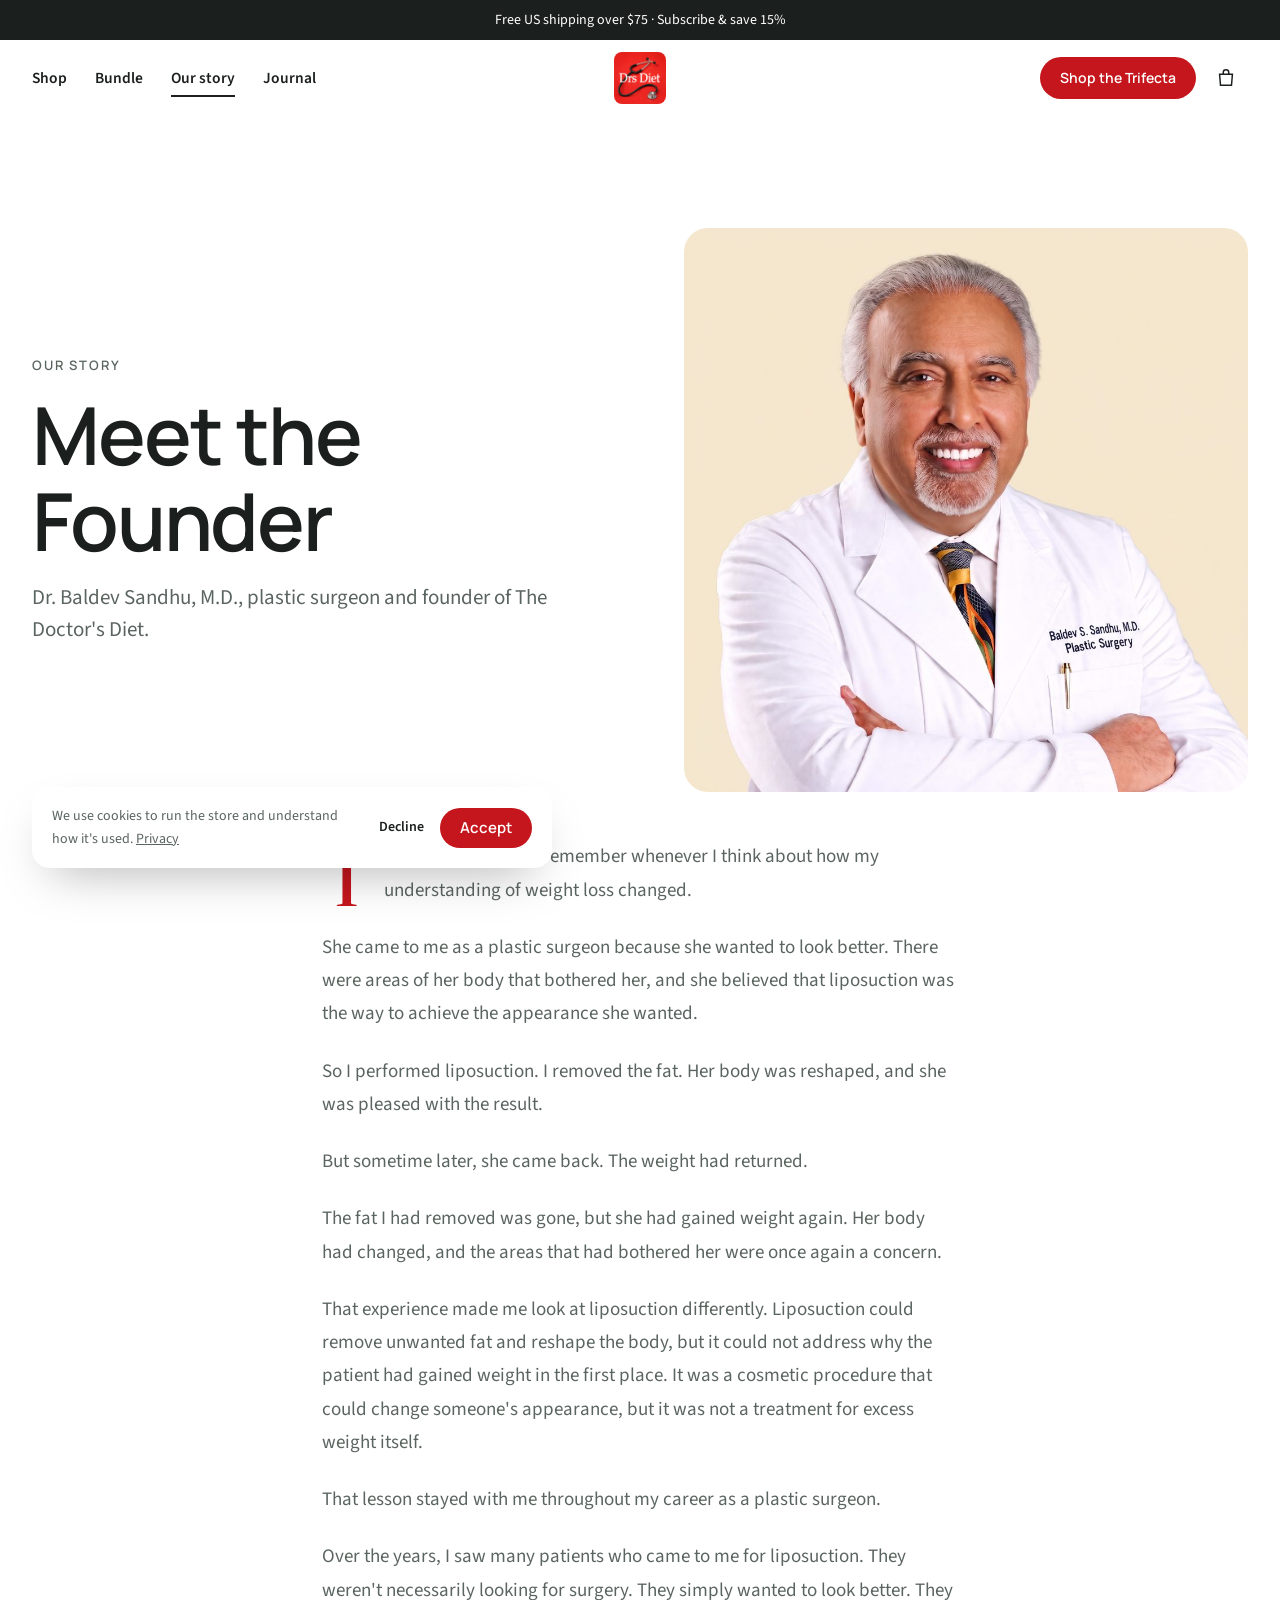
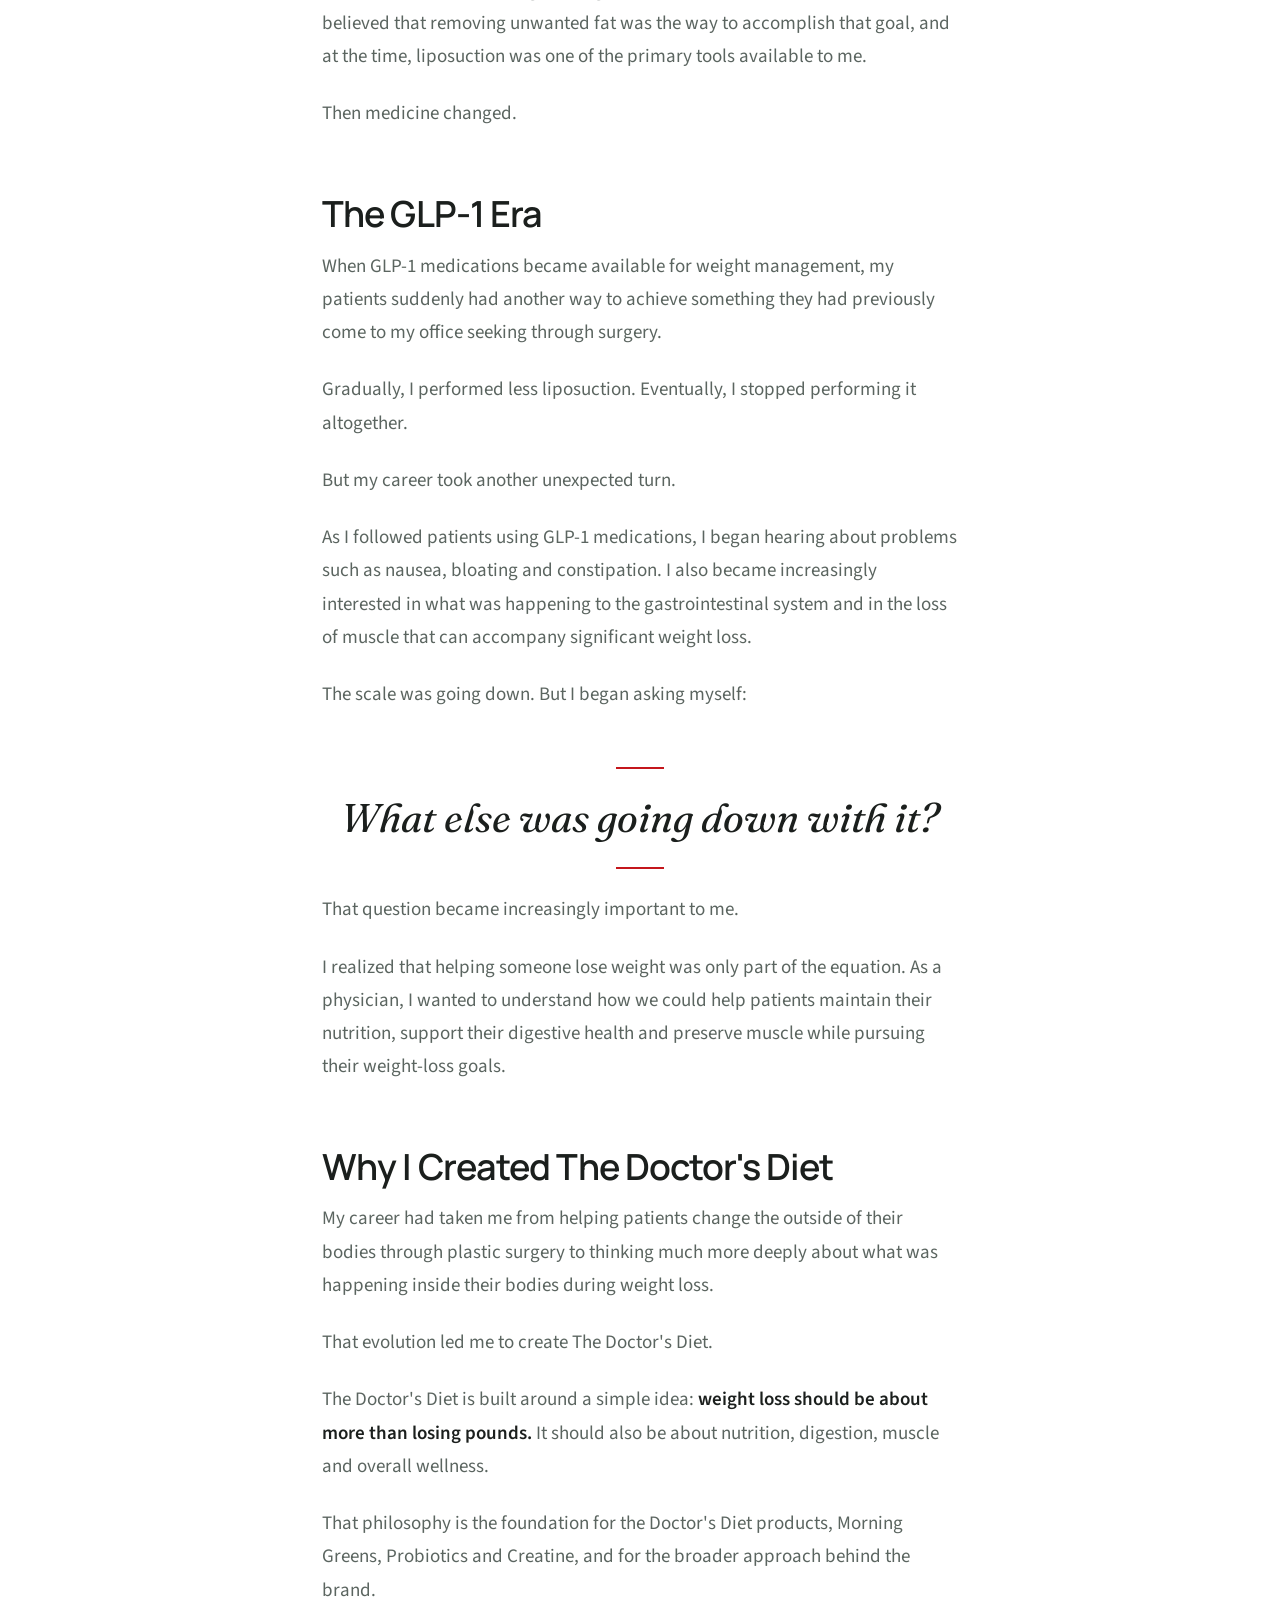
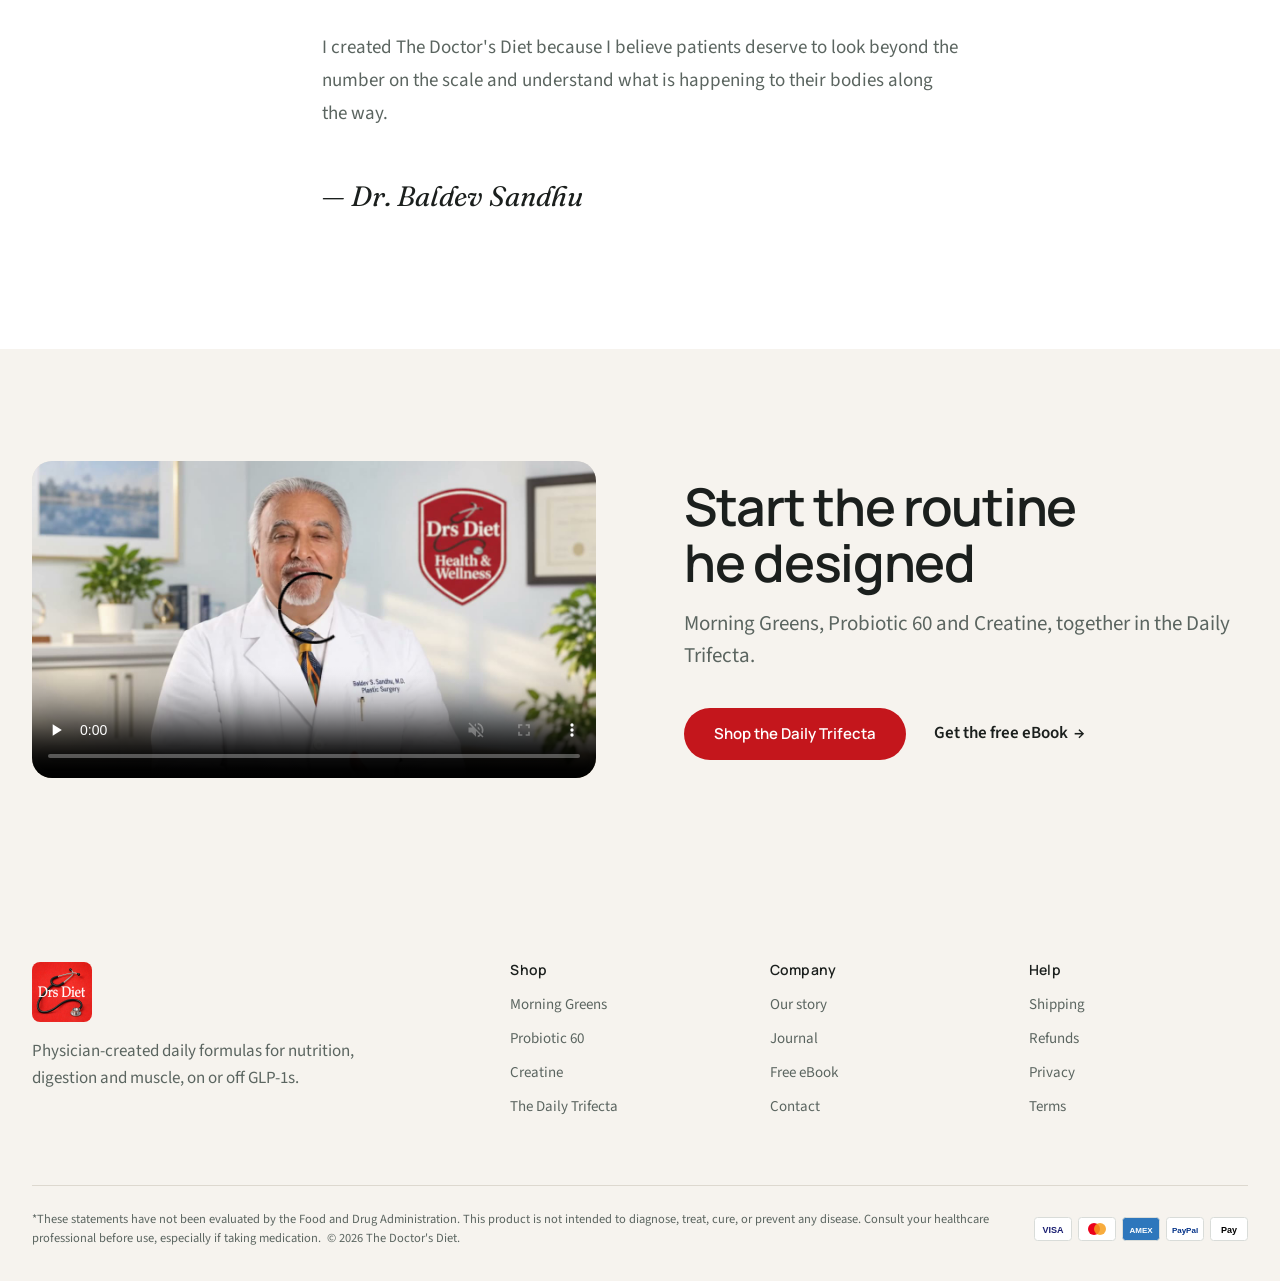
==== commit cb115098: "Compact product cards on homepage Reduce product image area and card padding so the product section " ====
--- a/about.html
+++ b/about.html
@@ -10,7 +10,7 @@
 <link rel="preconnect" href="https://fonts.googleapis.com">
 <link rel="preconnect" href="https://fonts.gstatic.com" crossorigin>
 <link rel="stylesheet" href="https://fonts.googleapis.com/css2?family=Fraunces:ital,opsz,wght@1,9..144,400&family=Manrope:wght@500;600;700&family=Source+Sans+3:wght@400;600&display=swap">
-<link rel="stylesheet" href="css/styles.css?v=12">
+<link rel="stylesheet" href="css/styles.css?v=13">
 </head>
 <body>
 <div class="announce">Free US shipping over $75 · Subscribe &amp; save 15%</div>
--- a/css/styles.css
+++ b/css/styles.css
@@ -523,3 +523,14 @@
   .hero-bg img { object-position: 72% 30%; }
   .hero-badges { margin-top: 24px; }
 }
+
+/* Compact product cards */
+.card-media { height: 250px; padding: 20px 20px 0; }
+@media (min-width: 1000px) { .card-media { height: 270px; } }
+.card-media img { border-radius: 10px; }
+.card-body { padding: 18px 22px 20px; }
+.card h3 { font-size: 18px; margin-bottom: 4px; }
+.card p { font-size: 15px; line-height: 1.5; margin-bottom: 14px; }
+.card-foot { padding-top: 14px; }
+.card .price { font-size: 17px; }
+.btn--sm { height: 40px; padding: 0 16px; }
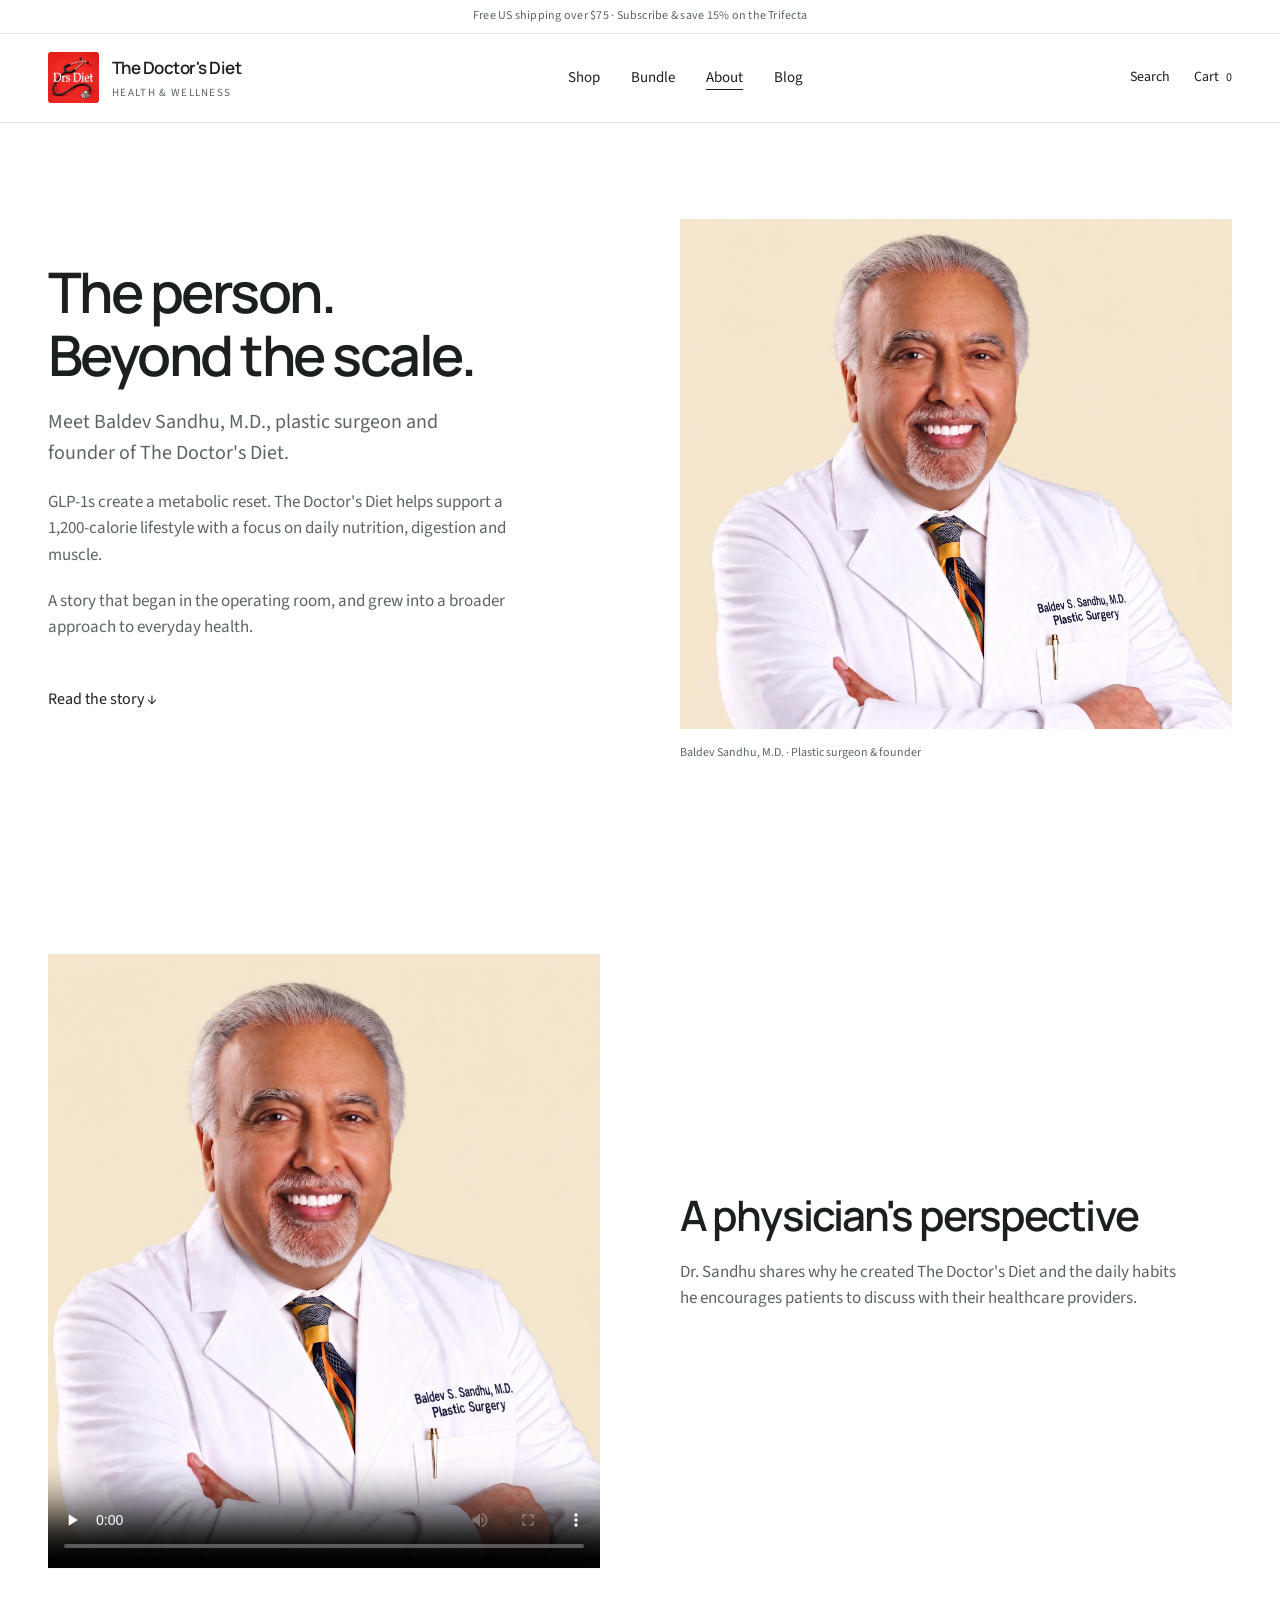
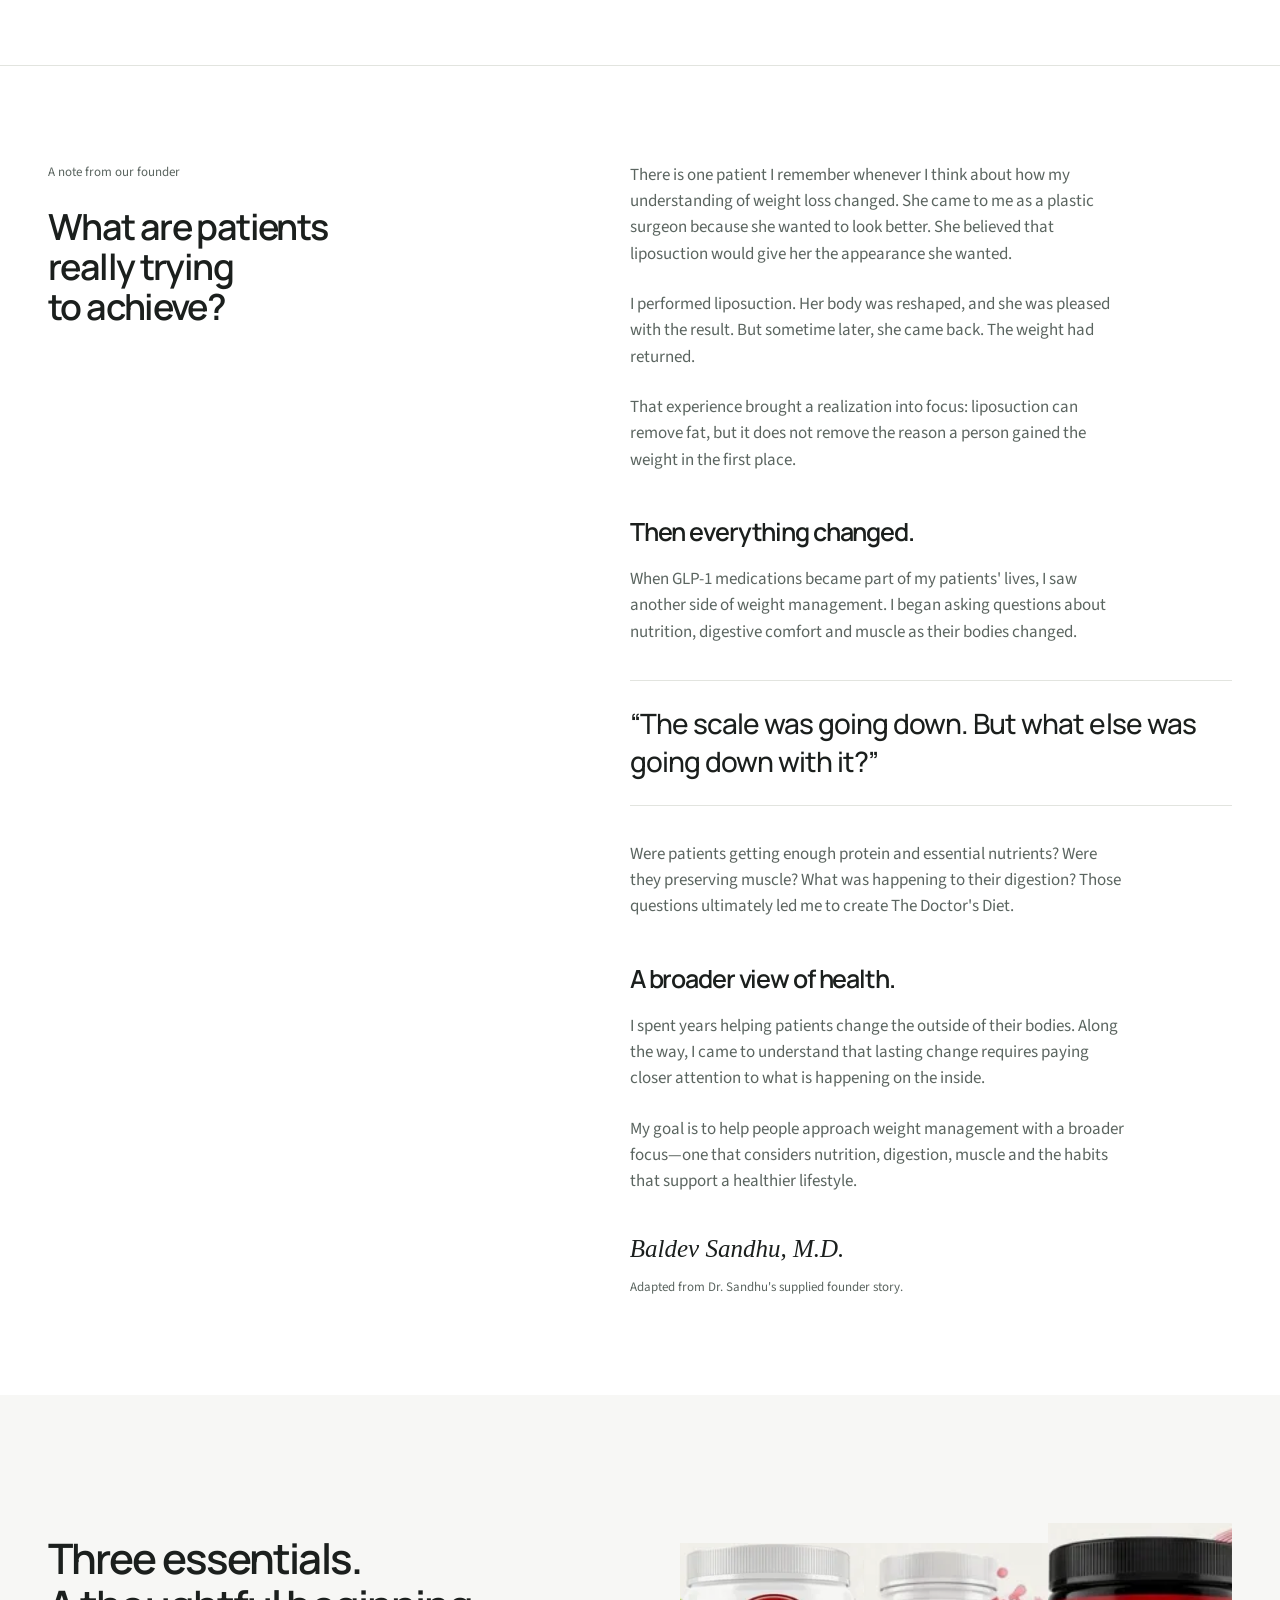
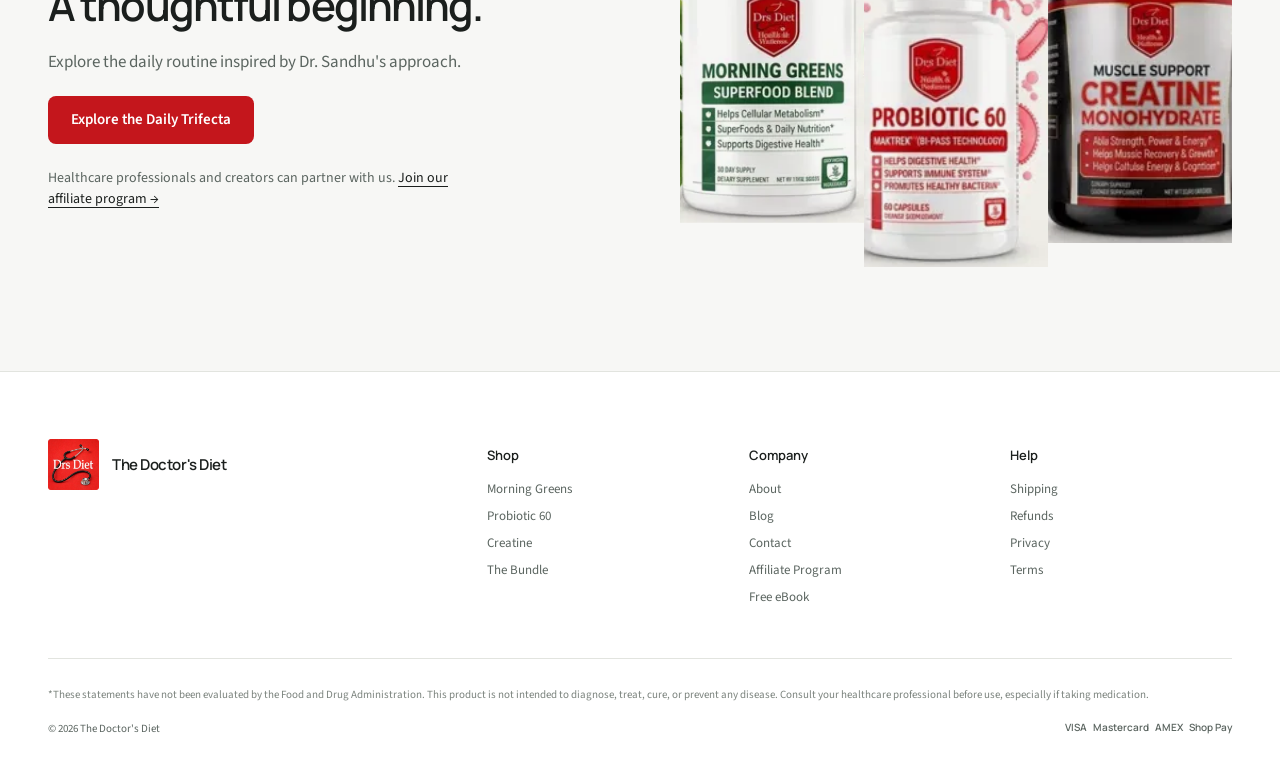
==== commit 9203152a: "Polish storefront hover and About video" ====
--- a/about.html
+++ b/about.html
@@ -3,121 +3,9 @@
 <head>
 <meta charset="utf-8">
 <meta name="viewport" content="width=device-width, initial-scale=1">
-<title>Meet the Founder, Dr. Baldev Sandhu | The Doctor's Diet</title>
-<meta name="description" content="How a plastic surgeon came to create The Doctor's Diet.">
-<link rel="icon" href="assets/logo.png">
-<script>document.documentElement.classList.add("js")</script>
-<link rel="preconnect" href="https://fonts.googleapis.com">
-<link rel="preconnect" href="https://fonts.gstatic.com" crossorigin>
-<link rel="stylesheet" href="https://fonts.googleapis.com/css2?family=Fraunces:ital,opsz,wght@1,9..144,400&family=Manrope:wght@500;600;700&family=Source+Sans+3:wght@400;600&display=swap">
-<link rel="stylesheet" href="css/styles.css?v=13">
+<meta http-equiv="refresh" content="0;url=index.html#about">
+<title>About The Doctor’s Diet | The Doctor’s Diet</title>
+<script>window.location.replace("index.html#about");</script>
 </head>
-<body>
-<div class="announce">Free US shipping over $75 · Subscribe &amp; save 15%</div>
-<header class="site-header">
-  <div class="container">
-    <div class="header-left">
-      <button class="icon-btn menu-toggle" type="button" aria-expanded="false" aria-controls="mobile-nav" aria-label="Menu"><svg viewBox="0 0 24 24" fill="none" stroke="currentColor" stroke-width="1.6" aria-hidden="true"><path d="M4 8h16M4 16h16"/></svg></button>
-      <nav class="nav" aria-label="Main"><a href="index.html#shop">Shop</a><a href="bundle.html">Bundle</a><a href="about.html" aria-current="page">Our story</a><a href="blog.html">Journal</a></nav>
-    </div>
-    <a class="logo" href="index.html" aria-label="The Doctor's Diet home"><img src="assets/logo.png" alt="Drs Diet logo" width="52" height="52"></a>
-    <div class="header-icons">
-      <a class="btn header-cta" href="bundle.html">Shop the Trifecta</a>
-      <a class="icon-btn" href="#cart" data-open-cart aria-label="Open cart"><svg viewBox="0 0 24 24" fill="none" stroke="currentColor" stroke-width="1.6" aria-hidden="true"><path d="M5 8h14l-1 12H6L5 8Z"/><path d="M9 8V6a3 3 0 0 1 6 0v2"/></svg><span class="cart-count" data-n="0">0</span></a>
-    </div>
-  </div>
-  <nav class="mobile-nav" id="mobile-nav" aria-label="Mobile"><div><a href="index.html#shop">Shop</a><a href="bundle.html">Bundle</a><a href="about.html" aria-current="page">Our story</a><a href="blog.html">Journal</a><a href="contact.html">Contact</a></div></nav>
-</header>
-<main id="main">
-
-<section class="section" style="padding-bottom:48px" data-shopify="image-with-text: about hero">
-  <div class="container about-hero">
-    <div data-reveal><span class="kicker">Our story</span><h1>Meet the Founder</h1><p class="lead">Dr. Baldev Sandhu, M.D., plastic surgeon and founder of The Doctor's Diet.</p></div>
-    <img src="assets/dr-sandhu.jpg" alt="Dr. Sandhu photo: Dr. Baldev Sandhu, M.D., in a white coat" width="1000" height="1000" data-reveal style="--d:.1s">
-  </div>
-</section>
-<section class="section section--tight" data-shopify="main-page (about)">
-  <article class="container prose">
-    <p>There is one patient I remember whenever I think about how my understanding of weight loss changed.</p>
-    <p>She came to me as a plastic surgeon because she wanted to look better. There were areas of her body that bothered her, and she believed that liposuction was the way to achieve the appearance she wanted.</p>
-    <p>So I performed liposuction. I removed the fat. Her body was reshaped, and she was pleased with the result.</p>
-    <p>But sometime later, she came back. The weight had returned.</p>
-    <p>The fat I had removed was gone, but she had gained weight again. Her body had changed, and the areas that had bothered her were once again a concern.</p>
-    <p>That experience made me look at liposuction differently. Liposuction could remove unwanted fat and reshape the body, but it could not address why the patient had gained weight in the first place. It was a cosmetic procedure that could change someone's appearance, but it was not a treatment for excess weight itself.</p>
-    <p>That lesson stayed with me throughout my career as a plastic surgeon.</p>
-    <p>Over the years, I saw many patients who came to me for liposuction. They weren't necessarily looking for surgery. They simply wanted to look better. They believed that removing unwanted fat was the way to accomplish that goal, and at the time, liposuction was one of the primary tools available to me.</p>
-    <p>Then medicine changed.</p>
-    <h2>The GLP&#8209;1 Era</h2>
-    <p>When GLP&#8209;1 medications became available for weight management, my patients suddenly had another way to achieve something they had previously come to my office seeking through surgery.</p>
-    <p>Gradually, I performed less liposuction. Eventually, I stopped performing it altogether.</p>
-    <p>But my career took another unexpected turn.</p>
-    <p>As I followed patients using GLP&#8209;1 medications, I began hearing about problems such as nausea, bloating and constipation. I also became increasingly interested in what was happening to the gastrointestinal system and in the loss of muscle that can accompany significant weight loss.</p>
-    <p>The scale was going down. But I began asking myself:</p>
-    <p class="pullquote">What else was going down with it?</p>
-    <p>That question became increasingly important to me.</p>
-    <p>I realized that helping someone lose weight was only part of the equation. As a physician, I wanted to understand how we could help patients maintain their nutrition, support their digestive health and preserve muscle while pursuing their weight-loss goals.</p>
-    <h2>Why I Created The Doctor's Diet</h2>
-    <p>My career had taken me from helping patients change the outside of their bodies through plastic surgery to thinking much more deeply about what was happening inside their bodies during weight loss.</p>
-    <p>That evolution led me to create The Doctor's Diet.</p>
-    <p>The Doctor's Diet is built around a simple idea: <strong>weight loss should be about more than losing pounds.</strong> It should also be about nutrition, digestion, muscle and overall wellness.</p>
-    <p>That philosophy is the foundation for the Doctor's Diet products, Morning Greens, Probiotics and Creatine, and for the broader approach behind the brand.</p>
-    <p>I created The Doctor's Diet because I believe patients deserve to look beyond the number on the scale and understand what is happening to their bodies along the way.</p>
-    <p class="signature">— Dr. Baldev Sandhu</p>
-  </article>
-</section>
-<section class="section section--cream">
-  <div class="container split">
-    <div class="media-frame" data-reveal><video controls muted playsinline preload="none" poster="assets/poster-dr-sandhu.jpg" data-src="assets/video-dr-sandhu.mp4" width="1280" height="720" aria-label="Video: Dr. Sandhu"></video></div>
-    <div data-reveal style="--d:.1s"><h2>Start the routine he designed</h2><p class="lead">Morning Greens, Probiotic 60 and Creatine, together in the Daily Trifecta.</p>
-      <div class="actions"><a class="btn" href="bundle.html">Shop the Daily Trifecta</a><a class="link" href="ebook.html">Get the free eBook <span class="arr" aria-hidden="true">→</span></a></div></div>
-  </div>
-</section>
-
-</main>
-<footer class="site-footer" data-shopify="footer">
-  <div class="container">
-    <div class="footer-grid">
-      <div class="footer-brand"><a href="index.html" aria-label="Home"><img src="assets/logo.png" alt="Drs Diet logo" width="60" height="60" loading="lazy"></a>
-        <p>Physician-created daily formulas for nutrition, digestion and muscle, on or off GLP-1s.</p></div>
-      <div><h4>Shop</h4><ul>
-        <li><a href="product-morning-greens.html">Morning Greens</a></li>
-        <li><a href="product-probiotic.html">Probiotic 60</a></li>
-        <li><a href="product-creatine.html">Creatine</a></li>
-        <li><a href="bundle.html">The Daily Trifecta</a></li></ul></div>
-      <div><h4>Company</h4><ul>
-        <li><a href="about.html">Our story</a></li>
-        <li><a href="blog.html">Journal</a></li>
-        <li><a href="ebook.html">Free eBook</a></li>
-        <li><a href="contact.html">Contact</a></li></ul></div>
-      <div><h4>Help</h4><ul>
-        <li><a href="shipping.html">Shipping</a></li>
-        <li><a href="refunds.html">Refunds</a></li>
-        <li><a href="privacy.html">Privacy</a></li>
-        <li><a href="terms.html">Terms</a></li></ul></div>
-    </div>
-    <div class="footer-base">
-      <p>*These statements have not been evaluated by the Food and Drug Administration. This product is not intended to diagnose, treat, cure, or prevent any disease. Consult your healthcare professional before use, especially if taking medication. &nbsp;© 2026 The Doctor's Diet.</p>
-      <div class="pay"><svg viewBox="0 0 38 24" role="img" aria-label="VISA"><rect x=".5" y=".5" width="37" height="23" rx="3" fill="#fff" stroke="#d9dcd9"/><text x="19" y="15.5" text-anchor="middle" font-family="Arial,sans-serif" font-weight="700" font-size="9" fill="#1a1f71">VISA</text></svg><svg viewBox="0 0 38 24" role="img" aria-label="Mastercard"><rect x=".5" y=".5" width="37" height="23" rx="3" fill="#fff" stroke="#d9dcd9"/><circle cx="16" cy="12" r="6" fill="#eb001b"/><circle cx="22" cy="12" r="6" fill="#f79e1b" fill-opacity=".85"/></svg><svg viewBox="0 0 38 24" role="img" aria-label="AMEX"><rect x=".5" y=".5" width="37" height="23" rx="3" fill="#2e77bc" stroke="#d9dcd9"/><text x="19" y="15.5" text-anchor="middle" font-family="Arial,sans-serif" font-weight="700" font-size="8" fill="#fff">AMEX</text></svg><svg viewBox="0 0 38 24" role="img" aria-label="PayPal"><rect x=".5" y=".5" width="37" height="23" rx="3" fill="#fff" stroke="#d9dcd9"/><text x="19" y="15.5" text-anchor="middle" font-family="Arial,sans-serif" font-weight="700" font-size="8" fill="#003087">PayPal</text></svg><svg viewBox="0 0 38 24" role="img" aria-label="Pay"><rect x=".5" y=".5" width="37" height="23" rx="3" fill="#fff" stroke="#d9dcd9"/><text x="19" y="15.5" text-anchor="middle" font-family="Arial,sans-serif" font-weight="700" font-size="9" fill="#000">Pay</text></svg></div>
-    </div>
-  </div>
-</footer>
-<div class="overlay" id="cart-overlay" data-close-cart></div>
-<aside class="drawer" id="cart" aria-label="Cart" aria-hidden="true">
-  <div class="drawer-head"><h2>Your cart</h2><button class="icon-btn" type="button" data-close-cart aria-label="Close cart"><svg viewBox="0 0 24 24" fill="none" stroke="currentColor" stroke-width="1.6" aria-hidden="true"><path d="M6 6l12 12M18 6 6 18"/></svg></button></div>
-  <div class="ship"><span id="ship-msg">Free shipping on orders over $75.</span><div class="bar"><span id="ship-bar" style="width:0"></span></div></div>
-  <div class="drawer-items" id="cart-items"></div>
-  <a class="drawer-upsell" id="cart-upsell" href="bundle.html"><img src="assets/bundle-lifestyle.jpg" alt="" width="48" height="48" loading="lazy"><span>Get all three in <strong>The Daily Trifecta</strong> and save $20 →</span></a>
-  <div class="drawer-foot">
-    <div class="subtotal"><span>Subtotal</span><span id="cart-subtotal">$0.00</span></div>
-    <p class="small">Taxes and shipping calculated at checkout.</p>
-    <button class="btn btn--block" id="checkout" type="button">Checkout</button>
-  </div>
-</aside>
-<div class="cookie" id="cookie" role="region" aria-label="Cookie consent">
-  <p>We use cookies to run the store and understand how it's used. <a href="privacy.html">Privacy</a></p>
-  <div class="cookie-actions"><button class="link" type="button" data-cookie="declined">Decline</button><button class="btn" type="button" data-cookie="accepted">Accept</button></div>
-</div>
-
-<script src="js/main.js?v=2"></script>
-</body>
+<body><p><a href="index.html#about">Continue to About The Doctor’s Diet</a></p></body>
 </html>
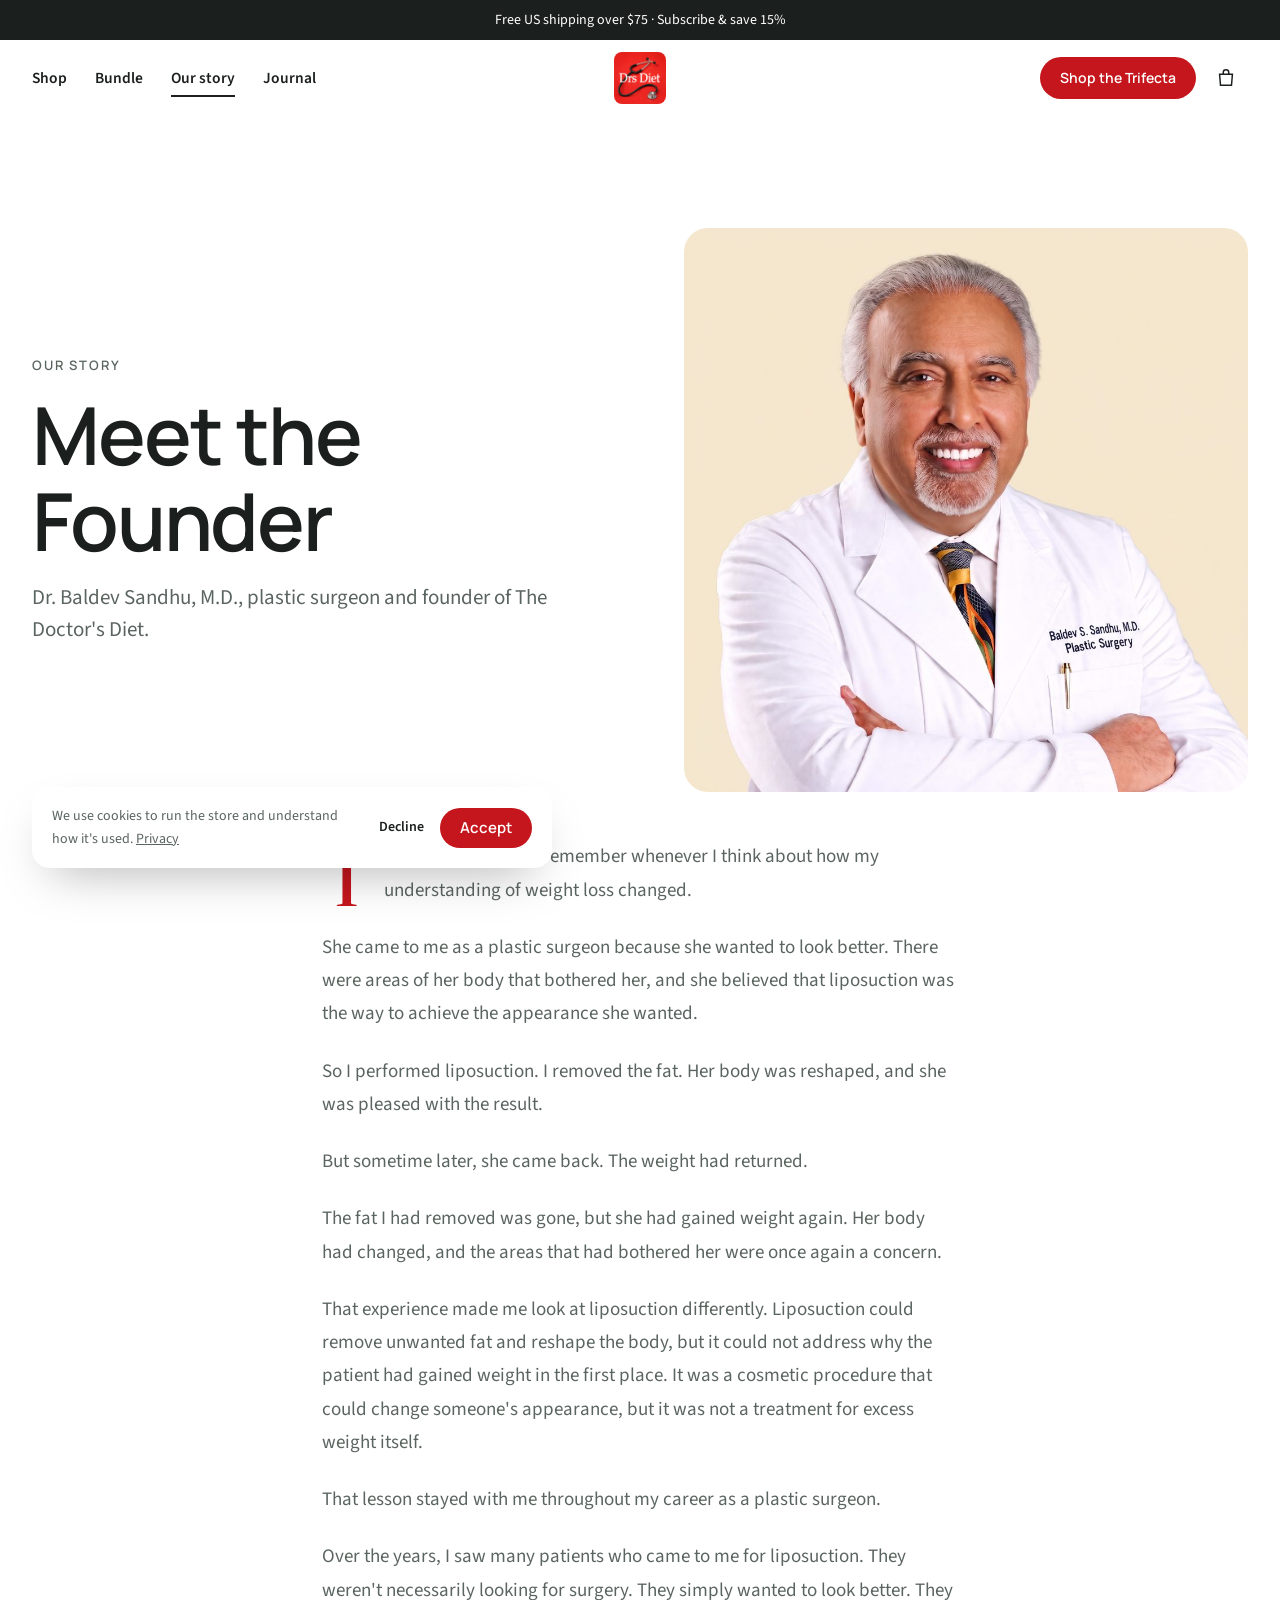
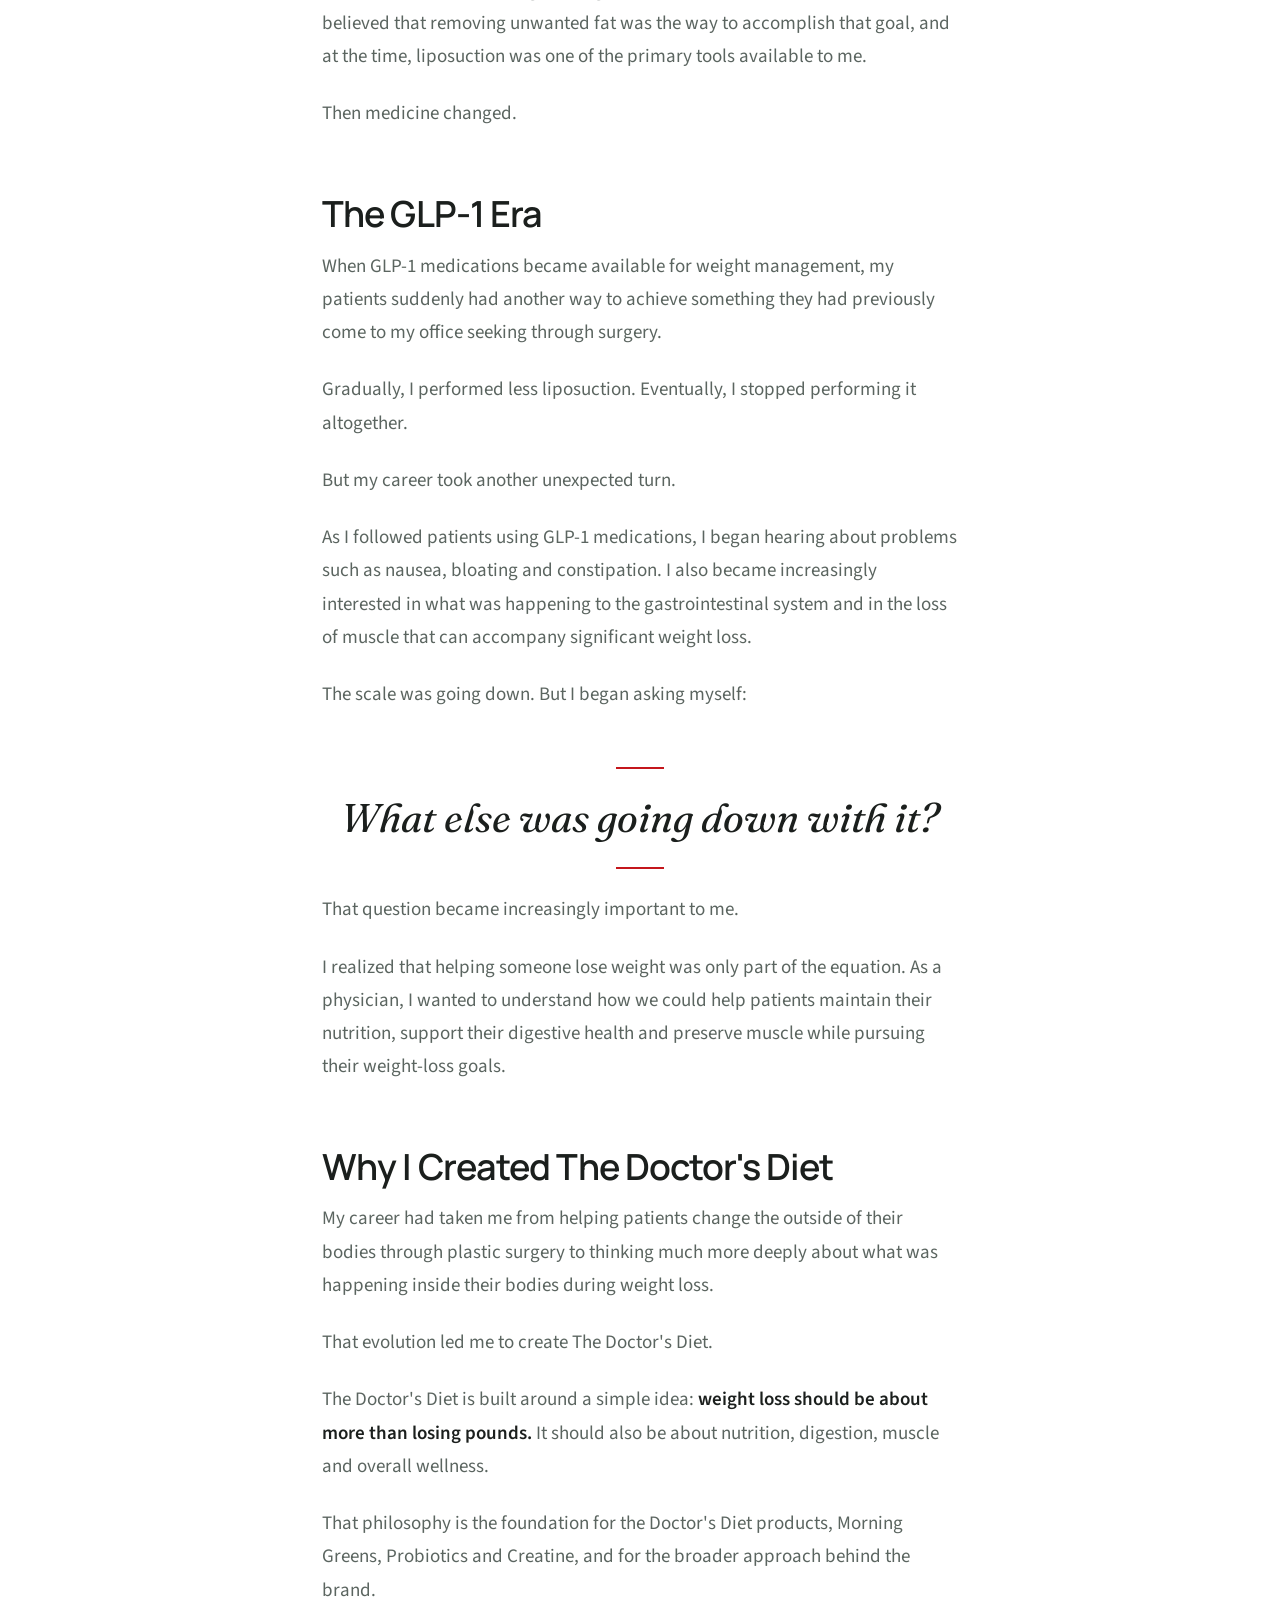
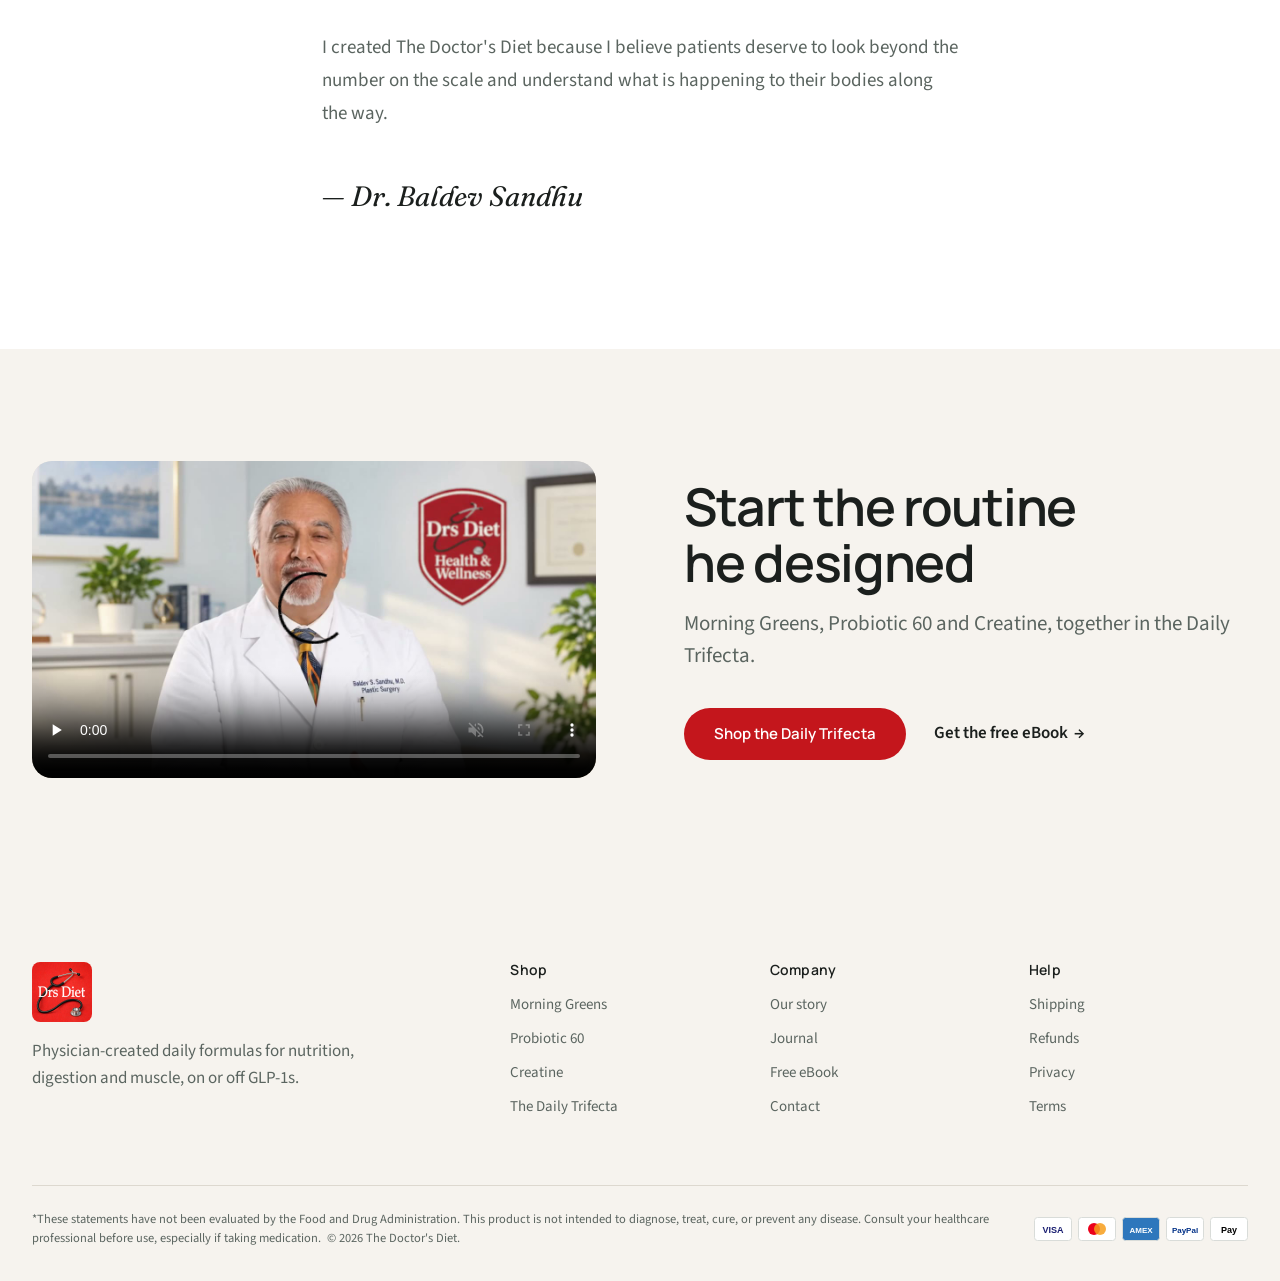
==== commit 837b9bea: "Revert "Polish storefront hover and About video" This reverts commit 9203152a2d43918da1bfa2e0dab961b" ====
--- a/about.html
+++ b/about.html
@@ -3,9 +3,121 @@
 <head>
 <meta charset="utf-8">
 <meta name="viewport" content="width=device-width, initial-scale=1">
-<meta http-equiv="refresh" content="0;url=index.html#about">
-<title>About The Doctor’s Diet | The Doctor’s Diet</title>
-<script>window.location.replace("index.html#about");</script>
+<title>Meet the Founder, Dr. Baldev Sandhu | The Doctor's Diet</title>
+<meta name="description" content="How a plastic surgeon came to create The Doctor's Diet.">
+<link rel="icon" href="assets/logo.png">
+<script>document.documentElement.classList.add("js")</script>
+<link rel="preconnect" href="https://fonts.googleapis.com">
+<link rel="preconnect" href="https://fonts.gstatic.com" crossorigin>
+<link rel="stylesheet" href="https://fonts.googleapis.com/css2?family=Fraunces:ital,opsz,wght@1,9..144,400&family=Manrope:wght@500;600;700&family=Source+Sans+3:wght@400;600&display=swap">
+<link rel="stylesheet" href="css/styles.css?v=13">
 </head>
-<body><p><a href="index.html#about">Continue to About The Doctor’s Diet</a></p></body>
+<body>
+<div class="announce">Free US shipping over $75 · Subscribe &amp; save 15%</div>
+<header class="site-header">
+  <div class="container">
+    <div class="header-left">
+      <button class="icon-btn menu-toggle" type="button" aria-expanded="false" aria-controls="mobile-nav" aria-label="Menu"><svg viewBox="0 0 24 24" fill="none" stroke="currentColor" stroke-width="1.6" aria-hidden="true"><path d="M4 8h16M4 16h16"/></svg></button>
+      <nav class="nav" aria-label="Main"><a href="index.html#shop">Shop</a><a href="bundle.html">Bundle</a><a href="about.html" aria-current="page">Our story</a><a href="blog.html">Journal</a></nav>
+    </div>
+    <a class="logo" href="index.html" aria-label="The Doctor's Diet home"><img src="assets/logo.png" alt="Drs Diet logo" width="52" height="52"></a>
+    <div class="header-icons">
+      <a class="btn header-cta" href="bundle.html">Shop the Trifecta</a>
+      <a class="icon-btn" href="#cart" data-open-cart aria-label="Open cart"><svg viewBox="0 0 24 24" fill="none" stroke="currentColor" stroke-width="1.6" aria-hidden="true"><path d="M5 8h14l-1 12H6L5 8Z"/><path d="M9 8V6a3 3 0 0 1 6 0v2"/></svg><span class="cart-count" data-n="0">0</span></a>
+    </div>
+  </div>
+  <nav class="mobile-nav" id="mobile-nav" aria-label="Mobile"><div><a href="index.html#shop">Shop</a><a href="bundle.html">Bundle</a><a href="about.html" aria-current="page">Our story</a><a href="blog.html">Journal</a><a href="contact.html">Contact</a></div></nav>
+</header>
+<main id="main">
+
+<section class="section" style="padding-bottom:48px" data-shopify="image-with-text: about hero">
+  <div class="container about-hero">
+    <div data-reveal><span class="kicker">Our story</span><h1>Meet the Founder</h1><p class="lead">Dr. Baldev Sandhu, M.D., plastic surgeon and founder of The Doctor's Diet.</p></div>
+    <img src="assets/dr-sandhu.jpg" alt="Dr. Sandhu photo: Dr. Baldev Sandhu, M.D., in a white coat" width="1000" height="1000" data-reveal style="--d:.1s">
+  </div>
+</section>
+<section class="section section--tight" data-shopify="main-page (about)">
+  <article class="container prose">
+    <p>There is one patient I remember whenever I think about how my understanding of weight loss changed.</p>
+    <p>She came to me as a plastic surgeon because she wanted to look better. There were areas of her body that bothered her, and she believed that liposuction was the way to achieve the appearance she wanted.</p>
+    <p>So I performed liposuction. I removed the fat. Her body was reshaped, and she was pleased with the result.</p>
+    <p>But sometime later, she came back. The weight had returned.</p>
+    <p>The fat I had removed was gone, but she had gained weight again. Her body had changed, and the areas that had bothered her were once again a concern.</p>
+    <p>That experience made me look at liposuction differently. Liposuction could remove unwanted fat and reshape the body, but it could not address why the patient had gained weight in the first place. It was a cosmetic procedure that could change someone's appearance, but it was not a treatment for excess weight itself.</p>
+    <p>That lesson stayed with me throughout my career as a plastic surgeon.</p>
+    <p>Over the years, I saw many patients who came to me for liposuction. They weren't necessarily looking for surgery. They simply wanted to look better. They believed that removing unwanted fat was the way to accomplish that goal, and at the time, liposuction was one of the primary tools available to me.</p>
+    <p>Then medicine changed.</p>
+    <h2>The GLP&#8209;1 Era</h2>
+    <p>When GLP&#8209;1 medications became available for weight management, my patients suddenly had another way to achieve something they had previously come to my office seeking through surgery.</p>
+    <p>Gradually, I performed less liposuction. Eventually, I stopped performing it altogether.</p>
+    <p>But my career took another unexpected turn.</p>
+    <p>As I followed patients using GLP&#8209;1 medications, I began hearing about problems such as nausea, bloating and constipation. I also became increasingly interested in what was happening to the gastrointestinal system and in the loss of muscle that can accompany significant weight loss.</p>
+    <p>The scale was going down. But I began asking myself:</p>
+    <p class="pullquote">What else was going down with it?</p>
+    <p>That question became increasingly important to me.</p>
+    <p>I realized that helping someone lose weight was only part of the equation. As a physician, I wanted to understand how we could help patients maintain their nutrition, support their digestive health and preserve muscle while pursuing their weight-loss goals.</p>
+    <h2>Why I Created The Doctor's Diet</h2>
+    <p>My career had taken me from helping patients change the outside of their bodies through plastic surgery to thinking much more deeply about what was happening inside their bodies during weight loss.</p>
+    <p>That evolution led me to create The Doctor's Diet.</p>
+    <p>The Doctor's Diet is built around a simple idea: <strong>weight loss should be about more than losing pounds.</strong> It should also be about nutrition, digestion, muscle and overall wellness.</p>
+    <p>That philosophy is the foundation for the Doctor's Diet products, Morning Greens, Probiotics and Creatine, and for the broader approach behind the brand.</p>
+    <p>I created The Doctor's Diet because I believe patients deserve to look beyond the number on the scale and understand what is happening to their bodies along the way.</p>
+    <p class="signature">— Dr. Baldev Sandhu</p>
+  </article>
+</section>
+<section class="section section--cream">
+  <div class="container split">
+    <div class="media-frame" data-reveal><video controls muted playsinline preload="none" poster="assets/poster-dr-sandhu.jpg" data-src="assets/video-dr-sandhu.mp4" width="1280" height="720" aria-label="Video: Dr. Sandhu"></video></div>
+    <div data-reveal style="--d:.1s"><h2>Start the routine he designed</h2><p class="lead">Morning Greens, Probiotic 60 and Creatine, together in the Daily Trifecta.</p>
+      <div class="actions"><a class="btn" href="bundle.html">Shop the Daily Trifecta</a><a class="link" href="ebook.html">Get the free eBook <span class="arr" aria-hidden="true">→</span></a></div></div>
+  </div>
+</section>
+
+</main>
+<footer class="site-footer" data-shopify="footer">
+  <div class="container">
+    <div class="footer-grid">
+      <div class="footer-brand"><a href="index.html" aria-label="Home"><img src="assets/logo.png" alt="Drs Diet logo" width="60" height="60" loading="lazy"></a>
+        <p>Physician-created daily formulas for nutrition, digestion and muscle, on or off GLP-1s.</p></div>
+      <div><h4>Shop</h4><ul>
+        <li><a href="product-morning-greens.html">Morning Greens</a></li>
+        <li><a href="product-probiotic.html">Probiotic 60</a></li>
+        <li><a href="product-creatine.html">Creatine</a></li>
+        <li><a href="bundle.html">The Daily Trifecta</a></li></ul></div>
+      <div><h4>Company</h4><ul>
+        <li><a href="about.html">Our story</a></li>
+        <li><a href="blog.html">Journal</a></li>
+        <li><a href="ebook.html">Free eBook</a></li>
+        <li><a href="contact.html">Contact</a></li></ul></div>
+      <div><h4>Help</h4><ul>
+        <li><a href="shipping.html">Shipping</a></li>
+        <li><a href="refunds.html">Refunds</a></li>
+        <li><a href="privacy.html">Privacy</a></li>
+        <li><a href="terms.html">Terms</a></li></ul></div>
+    </div>
+    <div class="footer-base">
+      <p>*These statements have not been evaluated by the Food and Drug Administration. This product is not intended to diagnose, treat, cure, or prevent any disease. Consult your healthcare professional before use, especially if taking medication. &nbsp;© 2026 The Doctor's Diet.</p>
+      <div class="pay"><svg viewBox="0 0 38 24" role="img" aria-label="VISA"><rect x=".5" y=".5" width="37" height="23" rx="3" fill="#fff" stroke="#d9dcd9"/><text x="19" y="15.5" text-anchor="middle" font-family="Arial,sans-serif" font-weight="700" font-size="9" fill="#1a1f71">VISA</text></svg><svg viewBox="0 0 38 24" role="img" aria-label="Mastercard"><rect x=".5" y=".5" width="37" height="23" rx="3" fill="#fff" stroke="#d9dcd9"/><circle cx="16" cy="12" r="6" fill="#eb001b"/><circle cx="22" cy="12" r="6" fill="#f79e1b" fill-opacity=".85"/></svg><svg viewBox="0 0 38 24" role="img" aria-label="AMEX"><rect x=".5" y=".5" width="37" height="23" rx="3" fill="#2e77bc" stroke="#d9dcd9"/><text x="19" y="15.5" text-anchor="middle" font-family="Arial,sans-serif" font-weight="700" font-size="8" fill="#fff">AMEX</text></svg><svg viewBox="0 0 38 24" role="img" aria-label="PayPal"><rect x=".5" y=".5" width="37" height="23" rx="3" fill="#fff" stroke="#d9dcd9"/><text x="19" y="15.5" text-anchor="middle" font-family="Arial,sans-serif" font-weight="700" font-size="8" fill="#003087">PayPal</text></svg><svg viewBox="0 0 38 24" role="img" aria-label="Pay"><rect x=".5" y=".5" width="37" height="23" rx="3" fill="#fff" stroke="#d9dcd9"/><text x="19" y="15.5" text-anchor="middle" font-family="Arial,sans-serif" font-weight="700" font-size="9" fill="#000">Pay</text></svg></div>
+    </div>
+  </div>
+</footer>
+<div class="overlay" id="cart-overlay" data-close-cart></div>
+<aside class="drawer" id="cart" aria-label="Cart" aria-hidden="true">
+  <div class="drawer-head"><h2>Your cart</h2><button class="icon-btn" type="button" data-close-cart aria-label="Close cart"><svg viewBox="0 0 24 24" fill="none" stroke="currentColor" stroke-width="1.6" aria-hidden="true"><path d="M6 6l12 12M18 6 6 18"/></svg></button></div>
+  <div class="ship"><span id="ship-msg">Free shipping on orders over $75.</span><div class="bar"><span id="ship-bar" style="width:0"></span></div></div>
+  <div class="drawer-items" id="cart-items"></div>
+  <a class="drawer-upsell" id="cart-upsell" href="bundle.html"><img src="assets/bundle-lifestyle.jpg" alt="" width="48" height="48" loading="lazy"><span>Get all three in <strong>The Daily Trifecta</strong> and save $20 →</span></a>
+  <div class="drawer-foot">
+    <div class="subtotal"><span>Subtotal</span><span id="cart-subtotal">$0.00</span></div>
+    <p class="small">Taxes and shipping calculated at checkout.</p>
+    <button class="btn btn--block" id="checkout" type="button">Checkout</button>
+  </div>
+</aside>
+<div class="cookie" id="cookie" role="region" aria-label="Cookie consent">
+  <p>We use cookies to run the store and understand how it's used. <a href="privacy.html">Privacy</a></p>
+  <div class="cookie-actions"><button class="link" type="button" data-cookie="declined">Decline</button><button class="btn" type="button" data-cookie="accepted">Accept</button></div>
+</div>
+
+<script src="js/main.js?v=2"></script>
+</body>
 </html>
--- a/css/styles.css
+++ b/css/styles.css
@@ -0,0 +1,536 @@
+/* The Doctor's Diet — prototype styles (v2)
+   Structure inspired by seed.com; image-led hero inspired by orderlymeds.com.
+   Sections carry data-shopify="..." to map onto Horizon sections later. */
+
+:root {
+  --bg: #ffffff;
+  --cream: #f6f3ee;
+  --sand: #ece6dc;
+  --ink: #1b1f1d;
+  --body: #5b6560;
+  --line: #e4e1db;
+  --red: #c4161c;
+  --red-dark: #a51217;
+  --green: #1d6b3a;
+  --head: "Manrope", system-ui, sans-serif;
+  --serif: "Fraunces", Georgia, serif;
+  --text: "Source Sans 3", system-ui, sans-serif;
+  --gutter: 16px;
+  --section: 72px;
+  --radius: 8px;
+  --r-lg: 24px;
+  --ease: cubic-bezier(.2, .7, .2, 1);
+}
+@media (min-width: 768px) { :root { --gutter: 32px; --section: 112px; } }
+
+*, *::before, *::after { box-sizing: border-box; }
+html { -webkit-text-size-adjust: 100%; scroll-behavior: smooth; }
+body { margin: 0; background: var(--bg); color: var(--body); font: 400 17px/1.6 var(--text); overflow-x: hidden; }
+img, video, svg { display: block; max-width: 100%; height: auto; }
+a { color: inherit; }
+button, input, textarea, select { font: inherit; color: inherit; }
+:focus-visible { outline: 2px solid var(--ink); outline-offset: 3px; }
+
+h1, h2, h3, h4 { font-family: var(--head); font-weight: 600; color: var(--ink); letter-spacing: -0.025em; line-height: 1.08; margin: 0 0 16px; text-wrap: balance; }
+h1 { font-size: clamp(42px, 5.6vw + 14px, 80px); }
+h2 { font-size: clamp(32px, 2.8vw + 20px, 52px); }
+h3 { font-size: clamp(20px, .5vw + 18px, 24px); line-height: 1.25; letter-spacing: -0.015em; }
+em.serif, .serif { font-family: var(--serif); font-style: italic; font-weight: 400; letter-spacing: -0.01em; }
+p { margin: 0 0 16px; }
+.lead { font-size: clamp(18px, .4vw + 16px, 21px); line-height: 1.55; max-width: 36em; }
+.small { font-size: 14px; }
+.kicker { font: 600 13px/1 var(--head); letter-spacing: .14em; text-transform: uppercase; color: var(--body); margin-bottom: 20px; display: block; }
+
+.container { width: 100%; max-width: calc(1280px + var(--gutter) * 2); margin: 0 auto; padding-left: var(--gutter); padding-right: var(--gutter); }
+.section { padding: var(--section) 0; }
+.section--cream { background: var(--cream); }
+.section--tight { padding-top: 0; }
+.center { text-align: center; }
+.center .lead { margin-left: auto; margin-right: auto; }
+.section-head { margin-bottom: 56px; max-width: 760px; }
+.section-head.center { margin-left: auto; margin-right: auto; }
+.section-head p { margin: 0; }
+.head-row { display: flex; flex-wrap: wrap; justify-content: space-between; align-items: end; gap: 24px; margin-bottom: 56px; }
+.head-row .section-head { margin: 0; }
+
+/* Buttons */
+.btn {
+  display: inline-flex; align-items: center; justify-content: center; gap: 10px;
+  height: 52px; padding: 0 30px; border: 0; border-radius: 999px; background: var(--red); color: #fff;
+  text-decoration: none; cursor: pointer; font: 600 15px/1 var(--head); white-space: nowrap;
+  transition: background .2s, transform .2s var(--ease), box-shadow .2s;
+}
+.btn:hover { background: var(--red-dark); transform: translateY(-2px); box-shadow: 0 10px 24px -10px rgba(196,22,28,.6); }
+.btn:active { transform: none; }
+.btn--light { background: #fff; color: var(--ink); }
+.btn--light:hover { background: #fff; box-shadow: 0 10px 24px -10px rgba(0,0,0,.35); }
+.btn--ghost { background: transparent; color: var(--ink); box-shadow: inset 0 0 0 1.5px var(--ink); }
+.btn--ghost:hover { background: var(--ink); color: #fff; box-shadow: none; }
+.btn--block { width: 100%; }
+.link { display: inline-flex; align-items: center; gap: 6px; color: var(--ink); font-weight: 600; text-decoration: none; }
+.link .arr { transition: transform .25s var(--ease); }
+.link:hover .arr { transform: translateX(4px); }
+.link:hover { text-decoration: underline; text-underline-offset: 5px; }
+.actions { display: flex; flex-wrap: wrap; align-items: center; gap: 16px 28px; margin-top: 36px; }
+
+/* Price */
+.price { font: 600 18px/1.3 var(--head); color: var(--ink); }
+.price s { color: var(--body); font-weight: 400; margin-left: 8px; }
+.price .sale { color: var(--red); }
+.save { display: inline-block; background: var(--red); color: #fff; font: 600 12px/1 var(--head); padding: 6px 10px; border-radius: 999px; margin-left: 10px; vertical-align: middle; letter-spacing: .02em; }
+
+/* Header */
+.announce { background: var(--ink); color: #fff; text-align: center; font-size: 14px; padding: 9px var(--gutter); }
+.site-header { position: sticky; top: 0; z-index: 40; background: rgba(255,255,255,.92); backdrop-filter: saturate(1.4) blur(12px); -webkit-backdrop-filter: saturate(1.4) blur(12px); transition: box-shadow .3s; }
+.site-header.scrolled { box-shadow: 0 1px 0 var(--line); }
+.site-header .container { display: grid; grid-template-columns: 1fr auto 1fr; align-items: center; height: 76px; gap: 24px; transition: height .3s var(--ease); }
+.site-header.scrolled .container { height: 64px; }
+.logo { justify-self: center; }
+.logo img { width: 52px; height: 52px; border-radius: 8px; transition: width .3s var(--ease), height .3s var(--ease); }
+.site-header.scrolled .logo img { width: 44px; height: 44px; }
+.nav { display: none; gap: 28px; }
+.nav a { position: relative; text-decoration: none; color: var(--ink); font-size: 15.5px; font-weight: 600; }
+.nav a::after { content: ""; position: absolute; left: 0; right: 0; bottom: -6px; height: 1.5px; background: currentColor; transform: scaleX(0); transform-origin: left; transition: transform .3s var(--ease); }
+.nav a:hover::after, .nav a[aria-current="page"]::after { transform: scaleX(1); }
+.header-left { display: flex; align-items: center; }
+.header-icons { display: flex; align-items: center; justify-content: flex-end; gap: 8px; }
+.header-cta { display: none; height: 42px; padding: 0 20px; font-size: 14px; }
+.icon-btn { position: relative; display: inline-flex; align-items: center; justify-content: center; width: 44px; height: 44px; background: none; border: 0; cursor: pointer; color: var(--ink); padding: 0; border-radius: 50%; transition: background .2s; }
+.icon-btn:hover { background: var(--cream); }
+.icon-btn svg { width: 22px; height: 22px; }
+.cart-count { position: absolute; top: 3px; right: 1px; min-width: 18px; height: 18px; padding: 0 5px; border-radius: 9px; background: var(--red); color: #fff; font: 600 11px/18px var(--head); text-align: center; }
+.cart-count[data-n="0"] { display: none; }
+.cart-count.bump { animation: bump .5s var(--ease); }
+@keyframes bump { 30% { transform: scale(1.45); } }
+.mobile-nav { display: grid; grid-template-rows: 0fr; transition: grid-template-rows .35s var(--ease); background: #fff; }
+.mobile-nav > div { overflow: hidden; padding: 0 var(--gutter); }
+.mobile-nav.open { grid-template-rows: 1fr; }
+.mobile-nav a { display: block; padding: 16px 0; font: 600 22px var(--head); color: var(--ink); text-decoration: none; border-bottom: 1px solid var(--line); }
+.mobile-nav a:last-child { border: 0; margin-bottom: 16px; }
+@media (min-width: 960px) {
+  .nav { display: flex; }
+  .menu-toggle { display: none; }
+  .mobile-nav { display: none; }
+  .header-cta { display: inline-flex; }
+}
+.header--minimal .container { grid-template-columns: 1fr; }
+
+/* Hero: full-bleed image, inset rounded card */
+.hero { padding: 12px var(--gutter) 0; }
+.hero-card { position: relative; overflow: hidden; border-radius: var(--r-lg); min-height: 620px; display: flex; align-items: flex-end; isolation: isolate; color: #fff; }
+.hero-bg { position: absolute; inset: 0; z-index: -2; }
+.hero-bg img { width: 100%; height: 100%; object-fit: cover; object-position: 62% 40%; animation: kenburns 18s ease-out both; }
+@keyframes kenburns { from { transform: scale(1.12); } to { transform: scale(1); } }
+.hero-card::before { content: ""; position: absolute; inset: 0; z-index: -1; background: linear-gradient(180deg, rgba(20,22,21,0) 25%, rgba(20,22,21,.72) 100%); }
+.hero-content { width: 100%; padding: 32px 24px 36px; }
+.hero h1 { color: #fff; max-width: 11em; margin-bottom: 18px; }
+.hero .lead { color: rgba(255,255,255,.9); }
+.hero .link { color: #fff; }
+.hero-badges { display: flex; flex-wrap: wrap; gap: 10px; margin-top: 32px; padding: 0; list-style: none; }
+.hero-badges li { font-size: 14px; padding: 8px 14px; border-radius: 999px; background: rgba(255,255,255,.14); backdrop-filter: blur(8px); -webkit-backdrop-filter: blur(8px); border: 1px solid rgba(255,255,255,.22); }
+@media (min-width: 900px) {
+  .hero-card { min-height: min(760px, calc(100vh - 120px)); align-items: center; }
+  .hero-card { background: #2b2520; }
+  .hero-bg { left: 34%; }
+  .hero-card::before { background: linear-gradient(90deg, #2b2520 0%, #2b2520 34%, rgba(43,37,32,.55) 46%, rgba(43,37,32,0) 62%); }
+  .hero-content { padding: 64px 72px; }
+  .hero-bg img { object-position: 50% 35%; }
+}
+/* hero entrance */
+.hero [data-in] { opacity: 0; transform: translateY(24px); animation: rise .9s var(--ease) forwards; }
+.hero [data-in="2"] { animation-delay: .15s; } .hero [data-in="3"] { animation-delay: .3s; } .hero [data-in="4"] { animation-delay: .45s; }
+@keyframes rise { to { opacity: 1; transform: none; } }
+
+/* Marquee */
+.marquee { overflow: hidden; border-bottom: 1px solid var(--line); padding: 22px 0; white-space: nowrap; }
+.marquee-track { display: inline-flex; gap: 56px; animation: marquee 32s linear infinite; padding-left: 56px; }
+.marquee span { font: 600 15px var(--head); color: var(--ink); letter-spacing: .01em; display: inline-flex; align-items: center; gap: 56px; }
+.marquee span::after { content: "✦"; color: var(--red); font-size: 12px; }
+@keyframes marquee { to { transform: translateX(-50%); } }
+
+/* Product cards */
+.grid-3 { display: grid; gap: 20px; }
+@media (min-width: 640px) { .grid-3 { grid-template-columns: repeat(2, 1fr); } }
+@media (min-width: 1000px) { .grid-3 { grid-template-columns: repeat(3, 1fr); gap: 24px; } }
+.card { display: flex; flex-direction: column; background: var(--cream); border-radius: 22px; overflow: hidden; transition: transform .35s var(--ease), box-shadow .35s var(--ease); }
+.section--cream .card { background: #fff; }
+.card:hover { transform: translateY(-4px); box-shadow: 0 24px 48px -30px rgba(27,31,29,.35); }
+.card-media { position: relative; display: flex; align-items: center; justify-content: center; height: 340px; padding: 28px 28px 0; }
+.card-media img { height: 100%; width: auto; max-width: 100%; object-fit: contain; border-radius: 14px; box-shadow: 0 16px 32px -20px rgba(0,0,0,.35); }
+@media (min-width: 1000px) { .card-media { height: 360px; } }
+.tag { position: absolute; top: 16px; left: 16px; z-index: 2; background: #fff; color: var(--ink); font: 600 12px/1 var(--head); padding: 8px 12px; border-radius: 999px; box-shadow: 0 4px 14px -6px rgba(0,0,0,.25); }
+.tag--red { background: var(--red); color: #fff; }
+.card-body { display: flex; flex-direction: column; flex: 1; padding: 24px 24px 24px; }
+.card h3 { margin-bottom: 6px; font-size: 20px; }
+.card h3 a { text-decoration: none; }
+.card h3 a:hover { text-decoration: underline; text-underline-offset: 4px; }
+.card p { margin-bottom: 20px; font-size: 16px; }
+.card-foot { margin-top: auto; display: flex; align-items: center; justify-content: space-between; gap: 12px; padding-top: 18px; border-top: 1px solid var(--line); }
+.btn--sm { height: 42px; padding: 0 18px; font-size: 14px; }
+.dot { display: inline-block; width: 8px; height: 8px; border-radius: 50%; background: var(--green); margin-right: 8px; vertical-align: middle; }
+
+/* Benefits tabs */
+.tabs { display: inline-flex; gap: 6px; padding: 6px; background: #fff; border-radius: 999px; margin-bottom: 48px; box-shadow: inset 0 0 0 1px var(--line); max-width: 100%; overflow-x: auto; }
+.tabs button { border: 0; background: none; padding: 12px 20px; border-radius: 999px; cursor: pointer; font: 600 15px var(--head); color: var(--body); white-space: nowrap; transition: background .25s, color .25s; }
+.tabs button[aria-selected="true"] { background: var(--ink); color: #fff; }
+.benefit-panel { display: grid; gap: 40px; align-items: center; }
+.benefit-panel[hidden] { display: none; }
+.benefit-panel.enter > * { animation: rise .6s var(--ease) both; }
+.benefit-panel.enter > *:nth-child(2) { animation-delay: .08s; }
+.benefit-img { border-radius: 20px; overflow: hidden; background: #fff; max-width: 440px; width: 100%; justify-self: center; }
+.benefit-list { list-style: none; margin: 0; padding: 0; display: grid; gap: 14px; }
+.benefit-list li { display: grid; grid-template-columns: 52px 1fr; gap: 18px; align-items: start; background: #fff; border-radius: 18px; padding: 22px; transition: transform .3s var(--ease), box-shadow .3s; }
+.benefit-list li:hover { transform: translateY(-3px); box-shadow: 0 18px 40px -24px rgba(0,0,0,.3); }
+.benefit-list .ic { width: 52px; height: 52px; border-radius: 14px; display: grid; place-items: center; background: #fbeaea; color: var(--red); }
+.benefit-list .ic svg { width: 26px; height: 26px; }
+[data-theme-green] .benefit-list .ic { background: #e5f1e9; color: var(--green); }
+.benefit-list h3 { margin: 0 0 4px; font-size: 19px; }
+.benefit-list p { margin: 0; font-size: 16px; }
+@media (min-width: 900px) { .benefit-panel { grid-template-columns: 1fr 1.15fr; gap: 72px; } }
+
+/* Stat band */
+.stat { display: grid; gap: 32px; align-items: center; }
+.stat-num { font: 600 clamp(80px, 12vw, 168px)/0.9 var(--head); letter-spacing: -0.05em; color: var(--red); }
+.stat .note { font-size: 13px; margin-top: 16px; }
+@media (min-width: 900px) { .stat { grid-template-columns: 1fr 1fr; gap: 80px; } }
+
+/* Split */
+.split { display: grid; gap: 40px; align-items: center; }
+@media (min-width: 900px) { .split { grid-template-columns: 1fr 1fr; gap: 88px; } .split--rev > :first-child { order: 2; } }
+.media-frame { position: relative; border-radius: 20px; overflow: hidden; background: var(--sand); }
+.media-frame video, .media-frame img { width: 100%; height: auto; }
+.media-frame .tag { top: 18px; left: 18px; }
+.byline { font-size: 15px; margin: -6px 0 24px; }
+.quote { font: 400 clamp(24px, 1.4vw + 18px, 32px)/1.3 var(--serif); font-style: italic; color: var(--ink); margin: 0 0 28px; letter-spacing: -0.01em; }
+
+/* Bundle offer */
+.offer .price { font-size: 32px; margin: 12px 0 28px; }
+.toggle { display: grid; gap: 12px; margin: 0 0 18px; padding: 0; border: 0; }
+.toggle label { display: flex; align-items: center; gap: 12px; padding: 16px 18px; border-radius: 14px; background: #fff; cursor: pointer; color: var(--ink); box-shadow: inset 0 0 0 1px var(--line); transition: box-shadow .2s; }
+.toggle label:has(input:checked) { box-shadow: inset 0 0 0 2px var(--ink); }
+.toggle input { accent-color: var(--ink); width: 18px; height: 18px; margin: 0; }
+.toggle .opt-price { margin-left: auto; font-weight: 600; }
+.toggle small { display: block; color: var(--body); font-size: 13.5px; }
+.bonus { font-size: 15px; color: var(--green); font-weight: 600; margin: 0 0 18px; max-height: 0; opacity: 0; overflow: hidden; transition: max-height .35s var(--ease), opacity .35s; }
+.bonus.show { max-height: 60px; opacity: 1; }
+.offer .actions { margin-top: 8px; }
+.mini-products { display: flex; gap: 10px; margin-bottom: 24px; }
+.mini-products img { width: 64px; height: 84px; object-fit: cover; border-radius: 10px; background: #fff; }
+
+/* On / off routine switch */
+.switch { display: inline-flex; padding: 6px; border-radius: 999px; background: var(--cream); margin-bottom: 48px; }
+.switch button { border: 0; background: none; padding: 12px 22px; border-radius: 999px; font: 600 15px var(--head); color: var(--body); cursor: pointer; transition: background .25s, color .25s; }
+.switch button[aria-pressed="true"] { background: #fff; color: var(--ink); box-shadow: 0 4px 14px -8px rgba(0,0,0,.3); }
+.steps { list-style: none; padding: 0; margin: 0; display: grid; gap: 20px; }
+@media (min-width: 768px) { .steps { grid-template-columns: repeat(3, 1fr); } }
+.step { background: var(--cream); border-radius: 20px; overflow: hidden; display: flex; flex-direction: column; }
+.step img { aspect-ratio: 16 / 10; object-fit: cover; width: 100%; transition: transform .8s var(--ease); }
+.step:hover img { transform: scale(1.04); }
+.step-body { padding: 24px 24px 28px; }
+.when { font: 600 13px var(--head); color: var(--red); letter-spacing: .08em; text-transform: uppercase; display: block; margin-bottom: 10px; }
+.step p { margin: 0; transition: opacity .25s; }
+.step p.swap { opacity: 0; }
+
+/* Journal */
+.posts { display: grid; gap: 40px 24px; }
+@media (min-width: 768px) { .posts { grid-template-columns: repeat(3, 1fr); } }
+.post { display: flex; flex-direction: column; }
+.post-media { border-radius: 18px; overflow: hidden; aspect-ratio: 4 / 3; margin-bottom: 18px; background: var(--sand); display: block; }
+.post-media img { width: 100%; height: 100%; object-fit: cover; transition: transform .8s var(--ease); }
+.post:hover .post-media img { transform: scale(1.05); }
+.post h3 a { text-decoration: none; }
+.meta { font-size: 14px; margin-bottom: 8px; }
+
+/* FAQ */
+.faq { max-width: 860px; margin: 0 auto; }
+details { border-top: 1px solid var(--line); }
+details:last-of-type { border-bottom: 1px solid var(--line); }
+summary { list-style: none; cursor: pointer; display: flex; justify-content: space-between; align-items: center; gap: 16px; padding: 24px 0; font: 600 19px/1.35 var(--head); color: var(--ink); }
+summary::-webkit-details-marker { display: none; }
+summary::after { content: ""; flex: none; width: 14px; height: 14px; background: linear-gradient(currentColor 0 0) center/14px 1.5px no-repeat, linear-gradient(currentColor 0 0) center/1.5px 14px no-repeat; transition: transform .3s var(--ease); }
+details[open] summary::after { transform: rotate(45deg); }
+details > div { padding: 0 0 24px; animation: rise .4s var(--ease); }
+details ul { padding-left: 20px; margin: 0; }
+details li { margin-bottom: 8px; }
+
+/* Forms */
+.form { display: grid; gap: 12px; max-width: 520px; }
+.form-row { display: grid; gap: 12px; }
+@media (min-width: 600px) { .form-row { grid-template-columns: 1fr 1fr; } }
+.field { width: 100%; height: 52px; padding: 0 20px; border: 1px solid #d6d2ca; border-radius: 999px; background: #fff; transition: border-color .2s, box-shadow .2s; }
+textarea.field { height: 160px; padding: 14px 20px; resize: vertical; border-radius: 18px; }
+.field:focus { outline: none; border-color: var(--ink); box-shadow: 0 0 0 4px rgba(27,31,29,.08); }
+.form-note { font-size: 12.5px; line-height: 1.5; margin: 4px 0 0; }
+.form-success { color: var(--green); font-weight: 600; padding: 16px 0; animation: rise .5s var(--ease); }
+.sr { position: absolute; width: 1px; height: 1px; overflow: hidden; clip: rect(0 0 0 0); white-space: nowrap; }
+
+.ebook-card { background: var(--ink); color: rgba(255,255,255,.8); border-radius: var(--r-lg); padding: 40px 24px; display: grid; gap: 40px; align-items: center; overflow: hidden; }
+.ebook-card h2 { color: #fff; }
+.ebook-card .form-note { color: rgba(255,255,255,.6); }
+.ebook-cover { width: 220px; border-radius: 6px; box-shadow: 0 30px 60px -20px rgba(0,0,0,.6); transform: rotate(-4deg); transition: transform .6s var(--ease); justify-self: center; }
+.ebook-card:hover .ebook-cover { transform: rotate(0) translateY(-6px); }
+@media (min-width: 900px) { .ebook-card { grid-template-columns: 340px 1fr; padding: 72px; gap: 80px; } .ebook-cover { width: 280px; } }
+.ebook-wrap { display: grid; gap: 40px; align-items: center; }
+@media (min-width: 900px) { .ebook-wrap { grid-template-columns: 340px 1fr; gap: 80px; } }
+
+/* Product page */
+.breadcrumb { font-size: 14px; padding-top: 24px; }
+.breadcrumb a { text-decoration: none; }
+.breadcrumb a:hover { text-decoration: underline; }
+.pdp { display: grid; gap: 40px; padding-top: 24px; padding-bottom: var(--section); }
+@media (min-width: 900px) { .pdp { grid-template-columns: 1.15fr 1fr; gap: 72px; align-items: start; } .pdp-info { position: sticky; top: 96px; } }
+.gallery-main { border-radius: 20px; overflow: hidden; background: #fff; aspect-ratio: 3 / 4; box-shadow: inset 0 0 0 1px var(--line); }
+.gallery-main img { width: 100%; height: 100%; object-fit: cover; transition: opacity .3s; }
+.thumbs { display: flex; gap: 10px; margin: 12px 0; flex-wrap: wrap; }
+.thumbs button { width: 76px; height: 76px; padding: 0; border: 0; border-radius: 12px; overflow: hidden; background: var(--cream); cursor: pointer; opacity: .55; transition: opacity .2s; }
+.thumbs button:hover { opacity: .85; }
+.thumbs button[aria-current="true"] { opacity: 1; outline: 2px solid var(--ink); outline-offset: 2px; }
+.thumbs img { width: 100%; height: 100%; object-fit: cover; }
+.pdp-info h1 { font-size: clamp(34px, 2vw + 26px, 52px); margin-bottom: 10px; }
+.pdp-info .price { font-size: 26px; margin: 18px 0 24px; }
+.chips { display: flex; flex-wrap: wrap; gap: 8px; list-style: none; padding: 0; margin: 0 0 24px; }
+.chips li { font-size: 14px; padding: 7px 14px; border-radius: 999px; background: var(--cream); color: var(--ink); }
+.qty { display: inline-flex; align-items: center; height: 52px; border: 1px solid #d6d2ca; border-radius: 999px; padding: 0 4px; }
+.qty button { width: 40px; height: 100%; border: 0; background: none; cursor: pointer; font-size: 20px; }
+.qty input { width: 34px; border: 0; text-align: center; -moz-appearance: textfield; background: none; }
+.qty input::-webkit-inner-spin-button { -webkit-appearance: none; }
+.buy-row { display: flex; gap: 12px; margin-bottom: 20px; }
+.buy-row .btn { flex: 1; }
+.upsell { display: flex; gap: 14px; align-items: center; font-size: 15px; padding: 14px; background: var(--cream); border-radius: 16px; margin: 0 0 20px; text-decoration: none; color: var(--ink); transition: background .2s; }
+.upsell:hover { background: var(--sand); }
+.upsell img { width: 56px; height: 56px; object-fit: cover; border-radius: 10px; flex: none; }
+.upsell strong { display: block; }
+.assure { display: grid; grid-template-columns: repeat(3, 1fr); gap: 8px; font-size: 13px; text-align: center; list-style: none; padding: 0; margin: 0; }
+.assure li { padding: 12px 6px; border-radius: 12px; box-shadow: inset 0 0 0 1px var(--line); }
+.assure strong { display: block; color: var(--ink); font: 600 14px var(--head); }
+.accordions { max-width: 860px; }
+.disclaimer { font-size: 13px; line-height: 1.55; max-width: 860px; margin-top: 40px; }
+.sticky-buy { position: fixed; left: 0; right: 0; bottom: 0; z-index: 30; display: flex; align-items: center; gap: 16px; padding: 12px var(--gutter) calc(12px + env(safe-area-inset-bottom)); background: rgba(255,255,255,.96); backdrop-filter: blur(10px); border-top: 1px solid var(--line); transform: translateY(110%); transition: transform .35s var(--ease); }
+.sticky-buy.show { transform: none; }
+.sticky-buy .price { font-size: 17px; white-space: nowrap; }
+.sticky-buy .btn { flex: 1; }
+@media (min-width: 900px) { .sticky-buy { display: none; } }
+
+/* Bundle page */
+.included { display: grid; gap: 20px; }
+@media (min-width: 768px) { .included { grid-template-columns: repeat(3, 1fr); } }
+.included-item { background: #fff; border-radius: 20px; overflow: hidden; transition: transform .3s var(--ease), box-shadow .3s; text-decoration: none; display: block; }
+.included-item:hover { transform: translateY(-4px); box-shadow: 0 24px 48px -28px rgba(0,0,0,.35); }
+.included-item img { aspect-ratio: 3 / 4; object-fit: cover; width: 100%; }
+.included-item div { padding: 20px 22px 24px; }
+.included-item h3 { margin-bottom: 4px; }
+.included-item p { margin: 0; }
+
+/* Article / about */
+.page-hero { padding: calc(var(--section) * .8) 0 48px; }
+.page-hero p { margin: 0; }
+.prose { max-width: 700px; margin: 0 auto; font-size: 19px; line-height: 1.75; }
+.prose h2 { margin-top: 64px; font-size: clamp(28px, 1.5vw + 22px, 36px); }
+.prose h3 { margin-top: 36px; }
+.prose p, .prose ul { margin-bottom: 24px; }
+.prose ul { padding-left: 22px; }
+.prose li { margin-bottom: 10px; }
+.prose strong { color: var(--ink); font-weight: 600; }
+.prose > p:first-of-type::first-letter { font: 400 4.2em/0.8 var(--serif); float: left; margin: 6px 12px 0 0; color: var(--red); }
+.pullquote { font: 400 clamp(28px, 2vw + 20px, 40px)/1.25 var(--serif); font-style: italic; color: var(--ink); margin: 56px 0; text-align: center; }
+.pullquote::before, .pullquote::after { content: ""; display: block; width: 48px; height: 2px; background: var(--red); margin: 0 auto 24px; }
+.pullquote::after { margin: 24px auto 0; }
+.signature { font: 400 28px var(--serif); font-style: italic; color: var(--ink); margin-top: 48px; }
+.article-head { max-width: 820px; margin: 0 auto 48px; text-align: center; }
+.article-cover { border-radius: var(--r-lg); overflow: hidden; margin: 0 auto 64px; max-width: 1100px; }
+.about-hero { display: grid; gap: 40px; align-items: center; }
+.about-hero img { border-radius: var(--r-lg); width: 100%; }
+@media (min-width: 900px) { .about-hero { grid-template-columns: 1fr 1fr; gap: 88px; } }
+
+/* Cart drawer */
+.overlay { position: fixed; inset: 0; background: rgba(27,31,29,.4); z-index: 60; opacity: 0; pointer-events: none; transition: opacity .3s; }
+.overlay.open { opacity: 1; pointer-events: auto; }
+.drawer { position: fixed; top: 0; right: 0; bottom: 0; z-index: 70; width: min(440px, 100%); background: #fff; display: flex; flex-direction: column; transform: translateX(100%); transition: transform .4s var(--ease); }
+.drawer.open { transform: none; }
+.drawer-head { display: flex; justify-content: space-between; align-items: center; padding: 20px 24px; border-bottom: 1px solid var(--line); }
+.drawer-head h2 { font-size: 22px; margin: 0; }
+.ship { padding: 16px 24px; font-size: 15px; color: var(--ink); background: var(--cream); }
+.bar { height: 6px; background: #fff; border-radius: 3px; margin-top: 10px; overflow: hidden; }
+.bar span { display: block; height: 100%; background: var(--green); border-radius: 3px; transition: width .6s var(--ease); }
+.drawer-items { flex: 1; overflow-y: auto; padding: 0 24px; }
+.line-item { display: grid; grid-template-columns: 72px 1fr auto; gap: 16px; padding: 20px 0; border-bottom: 1px solid var(--line); animation: rise .4s var(--ease); }
+.line-item img { width: 72px; height: 90px; border-radius: 10px; object-fit: cover; background: var(--cream); }
+.line-item h4 { font-size: 16px; margin: 0 0 4px; letter-spacing: -0.01em; }
+.line-item .sub { font-size: 13.5px; }
+.line-item .qty { height: 36px; margin-top: 8px; }
+.line-item .qty button { width: 30px; font-size: 16px; }
+.line-item .qty input { width: 26px; font-size: 15px; }
+.remove { background: none; border: 0; padding: 0; font-size: 13.5px; text-decoration: underline; cursor: pointer; color: var(--body); }
+.line-price { text-align: right; color: var(--ink); font-weight: 600; }
+.empty { padding: 56px 0; text-align: center; }
+.drawer-upsell { display: flex; gap: 12px; align-items: center; margin: 12px 24px; padding: 12px; font-size: 14.5px; background: var(--cream); border-radius: 14px; color: var(--ink); }
+.drawer-upsell img { width: 48px; height: 48px; object-fit: cover; border-radius: 8px; }
+.drawer-foot { padding: 20px 24px calc(20px + env(safe-area-inset-bottom)); border-top: 1px solid var(--line); }
+.subtotal { display: flex; justify-content: space-between; font: 600 18px var(--head); color: var(--ink); margin-bottom: 4px; }
+.drawer-foot .small { margin-bottom: 16px; }
+
+/* Cookie banner */
+.cookie { position: fixed; left: var(--gutter); right: var(--gutter); bottom: var(--gutter); z-index: 80; max-width: 520px; background: #fff; border-radius: 18px; padding: 18px 20px; box-shadow: 0 20px 50px -20px rgba(0,0,0,.35); display: flex; gap: 12px 20px; align-items: center; flex-wrap: wrap; font-size: 14px; transform: translateY(160%); transition: transform .5s var(--ease); }
+.cookie.show { transform: none; }
+.cookie p { margin: 0; flex: 1 1 240px; }
+.cookie-actions { display: flex; gap: 16px; align-items: center; }
+.cookie .btn { height: 40px; padding: 0 20px; }
+.cookie .link { background: none; border: 0; cursor: pointer; padding: 0; font-size: 14px; }
+
+/* Footer */
+.site-footer { background: var(--cream); padding: 72px 0 32px; margin-top: 0; }
+.footer-grid { display: grid; gap: 40px; grid-template-columns: 1fr 1fr; }
+.footer-brand { grid-column: 1 / -1; }
+.footer-brand img { width: 60px; height: 60px; border-radius: 8px; margin-bottom: 16px; }
+.footer-brand p { max-width: 22em; margin: 0; }
+.site-footer h4 { font-size: 14px; margin-bottom: 16px; letter-spacing: .02em; }
+.site-footer ul { list-style: none; padding: 0; margin: 0; }
+.site-footer li { margin-bottom: 10px; font-size: 15px; }
+.site-footer li a { text-decoration: none; }
+.site-footer li a:hover { text-decoration: underline; }
+@media (min-width: 768px) { .footer-grid { grid-template-columns: 2fr 1fr 1fr 1fr; } .footer-brand { grid-column: auto; } }
+.footer-base { margin-top: 56px; padding-top: 24px; border-top: 1px solid #ddd8cf; display: flex; flex-wrap: wrap; gap: 16px 32px; align-items: center; justify-content: space-between; font-size: 12.5px; line-height: 1.55; }
+.footer-base p { margin: 0; flex: 1 1 520px; }
+.pay { display: flex; gap: 6px; }
+.pay svg { width: 38px; height: 24px; }
+
+/* Scroll reveal */
+.js [data-reveal] { opacity: 0; transform: translateY(32px); transition: opacity .9s var(--ease), transform .9s var(--ease); transition-delay: var(--d, 0s); }
+.js [data-reveal].in { opacity: 1; transform: none; }
+
+@media (prefers-reduced-motion: reduce) {
+  *, *::before, *::after { animation-duration: .01ms !important; animation-iteration-count: 1 !important; transition-duration: .01ms !important; scroll-behavior: auto !important; }
+  .js [data-reveal] { opacity: 1; transform: none; }
+  .hero [data-in] { opacity: 1; transform: none; }
+}
+
+/* Daily Trifecta bundle block */
+.bundle-card { background: #fff; border-radius: var(--r-lg); padding: 20px; gap: 32px; }
+@media (min-width: 900px) { .bundle-card { padding: 24px 64px 24px 24px; gap: 64px; } }
+.trio { position: relative; display: flex; align-items: center; justify-content: center; background: var(--cream); border-radius: 20px; min-height: 340px; padding: 40px 16px; overflow: hidden; }
+@media (min-width: 900px) { .trio { min-height: 560px; } }
+.trio .tag { top: 18px; left: 18px; }
+.trio img { width: 34%; max-width: 260px; border-radius: 14px; box-shadow: 0 24px 40px -22px rgba(0,0,0,.45); transition: transform .6s var(--ease); }
+.trio .t1 { transform: rotate(-6deg) translateX(22%); }
+.trio .t3 { transform: rotate(6deg) translateX(-22%); order: 3; }
+.trio .t2 { position: relative; z-index: 2; width: 44%; max-width: 330px; order: 2; }
+.trio:hover .t1 { transform: rotate(-9deg) translateX(14%); }
+.trio:hover .t3 { transform: rotate(9deg) translateX(-14%); }
+.trio:hover .t2 { transform: translateY(-6px); }
+.incl { list-style: none; padding: 0; margin: 4px 0 20px; border-top: 1px solid var(--line); }
+.incl li { display: flex; align-items: center; gap: 12px; padding: 12px 0; border-bottom: 1px solid var(--line); font-size: 16px; }
+.incl strong { color: var(--ink); font-weight: 600; }
+.incl s { margin-left: auto; font-size: 15px; }
+.chk { width: 22px; height: 22px; border-radius: 50%; background: var(--green); color: #fff; display: grid; place-items: center; font-size: 12px; flex: none; }
+.offer .price { margin: 8px 0 22px; }
+
+/* Routine timeline (homepage) */
+.timeline { list-style: none; margin: 0; padding: 0; position: relative; display: grid; gap: 8px; }
+.timeline::before { content: ""; position: absolute; left: 27px; top: 28px; bottom: 28px; width: 2px; background: repeating-linear-gradient(var(--line) 0 6px, transparent 6px 12px); }
+.tl-item { position: relative; display: grid; grid-template-columns: 56px 1fr; column-gap: 20px; align-items: start; }
+.tl-time { grid-column: 1 / -1; display: grid; grid-template-columns: 56px 1fr; column-gap: 20px; align-items: center; }
+.tl-num { grid-row: 1 / span 2; width: 56px; height: 56px; border-radius: 50%; background: var(--ink); color: #fff; display: grid; place-items: center; font: 600 16px var(--head); position: relative; z-index: 1; box-shadow: 0 0 0 6px #fff; }
+.tl-time strong { font: 600 26px/1.1 var(--head); color: var(--ink); letter-spacing: -.02em; align-self: end; }
+.tl-time small { font-size: 14px; color: var(--red); font-weight: 600; align-self: start; }
+.tl-img { display: none; }
+.tl-body { grid-column: 2; padding: 12px 0 28px; }
+.tl-body h3 { margin-bottom: 6px; }
+.tl-body p { margin: 0 0 12px; transition: opacity .25s; max-width: 30em; }
+.tl-body p.swap { opacity: 0; }
+@media (min-width: 900px) {
+  .timeline { grid-template-columns: repeat(3, 1fr); gap: 40px; }
+  .timeline::before { left: 28px; right: 28px; top: 27px; bottom: auto; width: auto; height: 2px; background: repeating-linear-gradient(90deg, var(--line) 0 6px, transparent 6px 12px); }
+  .tl-item { grid-template-columns: 1fr; }
+  .tl-time { display: flex; flex-direction: column; align-items: flex-start; gap: 4px; margin-bottom: 24px; }
+  .tl-num { margin-bottom: 18px; }
+  .tl-time strong, .tl-time small { align-self: flex-start; }
+  .tl-img { display: block; width: 120px; border-radius: 12px; margin-bottom: 20px; box-shadow: 0 16px 30px -20px rgba(0,0,0,.4); transition: transform .4s var(--ease); }
+  .tl-item:hover .tl-img { transform: translateY(-4px) rotate(-2deg); }
+  .tl-body { grid-column: 1; padding: 0; }
+}
+
+/* Journal editorial block (homepage) */
+.journal { display: grid; gap: 24px; }
+@media (min-width: 900px) { .journal { grid-template-columns: 1.15fr 1fr; gap: 48px; align-items: stretch; } }
+.j-feature { position: relative; display: block; border-radius: var(--r-lg); overflow: hidden; min-height: 400px; color: #fff; text-decoration: none; isolation: isolate; }
+.j-feature img { position: absolute; inset: 0; width: 100%; height: 100%; object-fit: cover; z-index: -2; transition: transform 1s var(--ease); }
+.j-feature::before { content: ""; position: absolute; inset: 0; z-index: -1; background: linear-gradient(180deg, rgba(20,22,21,0) 35%, rgba(20,22,21,.82) 100%); }
+.j-feature:hover img { transform: scale(1.05); }
+.j-overlay { position: absolute; left: 0; right: 0; bottom: 0; padding: 28px; }
+.j-overlay h3 { color: #fff; font-size: clamp(26px, 1.6vw + 18px, 36px); margin: 8px 0; }
+.j-overlay p { margin: 0; color: rgba(255,255,255,.85); max-width: 32em; }
+.j-cat { display: block; font: 600 12px var(--head); letter-spacing: .1em; text-transform: uppercase; }
+.j-overlay .j-cat { color: rgba(255,255,255,.75); }
+.j-list { list-style: none; margin: 0; padding: 0; display: flex; flex-direction: column; justify-content: space-between; }
+.j-list li { border-top: 1px solid #ddd8cf; }
+.j-list li:last-child { border-bottom: 1px solid #ddd8cf; }
+.j-list a { display: grid; grid-template-columns: 44px 1fr 24px; gap: 16px; align-items: start; padding: 20px 0; text-decoration: none; color: inherit; }
+.j-n { font: 400 28px/1 var(--serif); font-style: italic; color: var(--red); }
+.j-text strong { display: block; font: 600 20px/1.3 var(--head); color: var(--ink); letter-spacing: -.015em; margin: 4px 0; }
+.j-d { font-size: 15px; display: block; }
+.j-list .j-cat { color: var(--body); }
+.j-arr { font-size: 20px; color: var(--ink); transition: transform .3s var(--ease); align-self: center; }
+.j-list a:hover .j-arr { transform: translateX(6px); }
+.j-list a:hover strong { text-decoration: underline; text-underline-offset: 4px; }
+
+/* Hero v3: bright photo, dark text on light fade */
+.hero-card { color: var(--ink); background: #eef3f6; }
+.hero-bg { left: 0 !important; }
+.hero-bg img { object-position: 78% 30%; animation: kenburns 18s ease-out both; }
+.hero-card::before { background: linear-gradient(180deg, rgba(255,255,255,.92) 0%, rgba(255,255,255,.75) 40%, rgba(255,255,255,0) 70%) !important; }
+.hero-card { align-items: flex-start; min-height: 680px; }
+.hero h1 { color: var(--ink); }
+.hero .lead { color: #3d4642; }
+.hero .link { color: var(--ink); }
+.hero-badges li { background: rgba(255,255,255,.75); border-color: rgba(27,31,29,.08); color: var(--ink); }
+@media (min-width: 900px) {
+  .hero-card { align-items: center; background: #eef3f6; }
+  .hero-bg img { object-position: 60% 40%; }
+  .hero-card::before { background: linear-gradient(90deg, rgba(255,255,255,.9) 0%, rgba(255,255,255,.7) 32%, rgba(255,255,255,0) 55%) !important; }
+}
+
+/* GLP-1 phases: two simple columns */
+.stages { display: grid; gap: 20px; }
+@media (min-width: 900px) { .stages { grid-template-columns: 1fr 1fr; gap: 24px; } }
+.stage { background: var(--cream); border-radius: var(--r-lg); padding: 32px 24px; }
+.stage--off { background: #eef4ef; }
+@media (min-width: 900px) { .stage { padding: 44px 44px 36px; } }
+.stage-pill { display: inline-block; font: 600 12px/1 var(--head); letter-spacing: .1em; text-transform: uppercase; padding: 8px 12px; border-radius: 999px; background: #fff; color: var(--red); margin-bottom: 18px; }
+.stage--off .stage-pill { color: var(--green); }
+.stage h3 { font-size: clamp(24px, 1vw + 20px, 30px); margin-bottom: 8px; }
+.stage > p { margin-bottom: 24px; }
+.stage ul { list-style: none; margin: 0; padding: 0; display: grid; gap: 10px; }
+.stage li { display: flex; align-items: center; gap: 16px; background: #fff; border-radius: 16px; padding: 12px 16px 12px 12px; transition: transform .3s var(--ease); }
+.stage li:hover { transform: translateX(4px); }
+.stage li img { width: 52px; height: 68px; object-fit: cover; border-radius: 8px; flex: none; }
+.stage li strong { display: block; color: var(--ink); font: 600 16px var(--head); }
+.stage li span { font-size: 15px; }
+@media (min-width: 900px) {
+  .hero-bg { left: 22% !important; }
+  .hero-bg img { object-position: 70% 40%; }
+  .hero h1 { font-size: clamp(48px, 4.4vw + 8px, 70px); max-width: 9em; }
+  .hero .lead { max-width: 25em; }
+}
+@media (min-width: 900px) {
+  .hero-bg { -webkit-mask-image: linear-gradient(90deg, transparent 0, #000 22%); mask-image: linear-gradient(90deg, transparent 0, #000 22%); }
+  .hero-card { background: linear-gradient(180deg, #e6f0f7 0%, #f1f4ee 100%); }
+}
+@media (max-width: 899px) {
+  .hero-card { flex-direction: column; align-items: stretch; min-height: 0; background: linear-gradient(180deg, #e6f0f7 0%, #f3f5f0 100%); }
+  .hero-card::before { display: none; }
+  .hero-content { padding: 32px 22px 28px; }
+  .hero-bg { position: relative; inset: auto; order: 2; height: 300px; z-index: 0; }
+  .hero-bg img { object-position: 72% 30%; }
+  .hero-badges { margin-top: 24px; }
+}
+
+/* Compact product cards */
+.card-media { height: 250px; padding: 20px 20px 0; }
+@media (min-width: 1000px) { .card-media { height: 270px; } }
+.card-media img { border-radius: 10px; }
+.card-body { padding: 18px 22px 20px; }
+.card h3 { font-size: 18px; margin-bottom: 4px; }
+.card p { font-size: 15px; line-height: 1.5; margin-bottom: 14px; }
+.card-foot { padding-top: 14px; }
+.card .price { font-size: 17px; }
+.btn--sm { height: 40px; padding: 0 16px; }
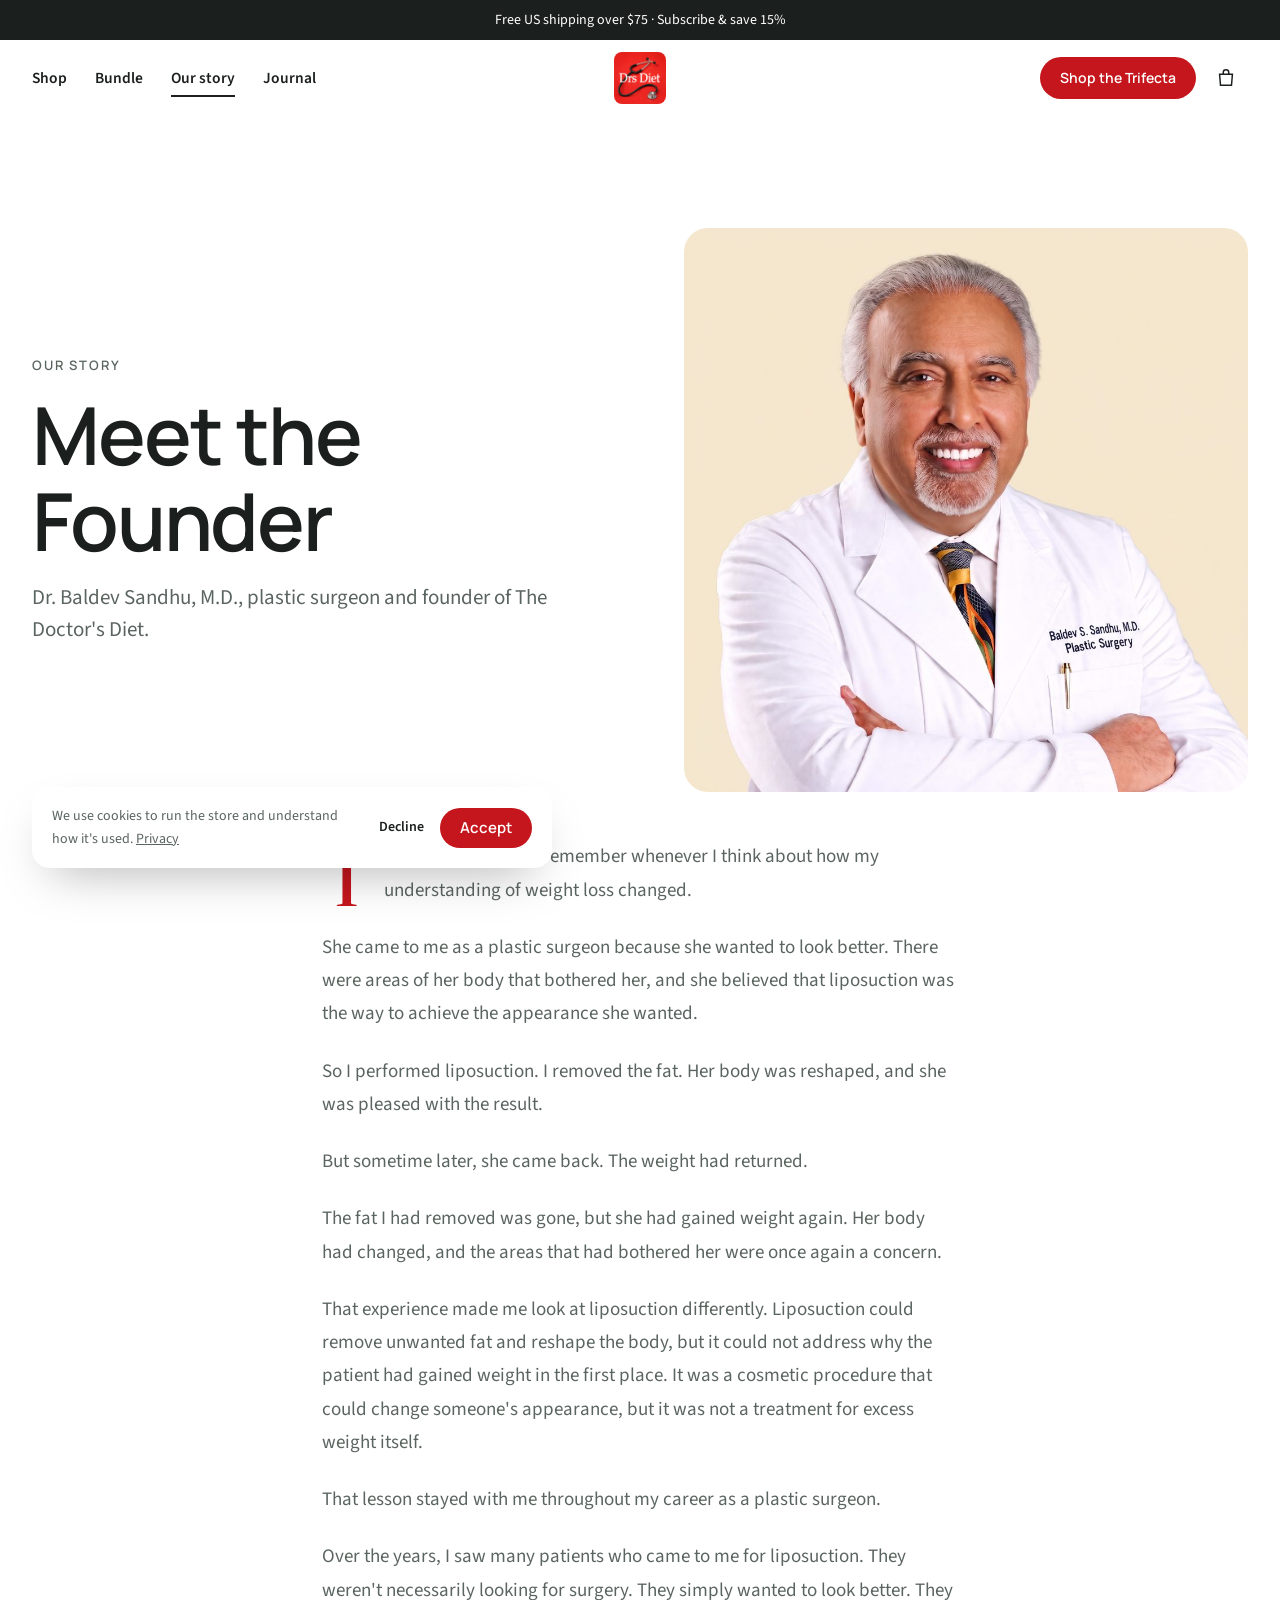
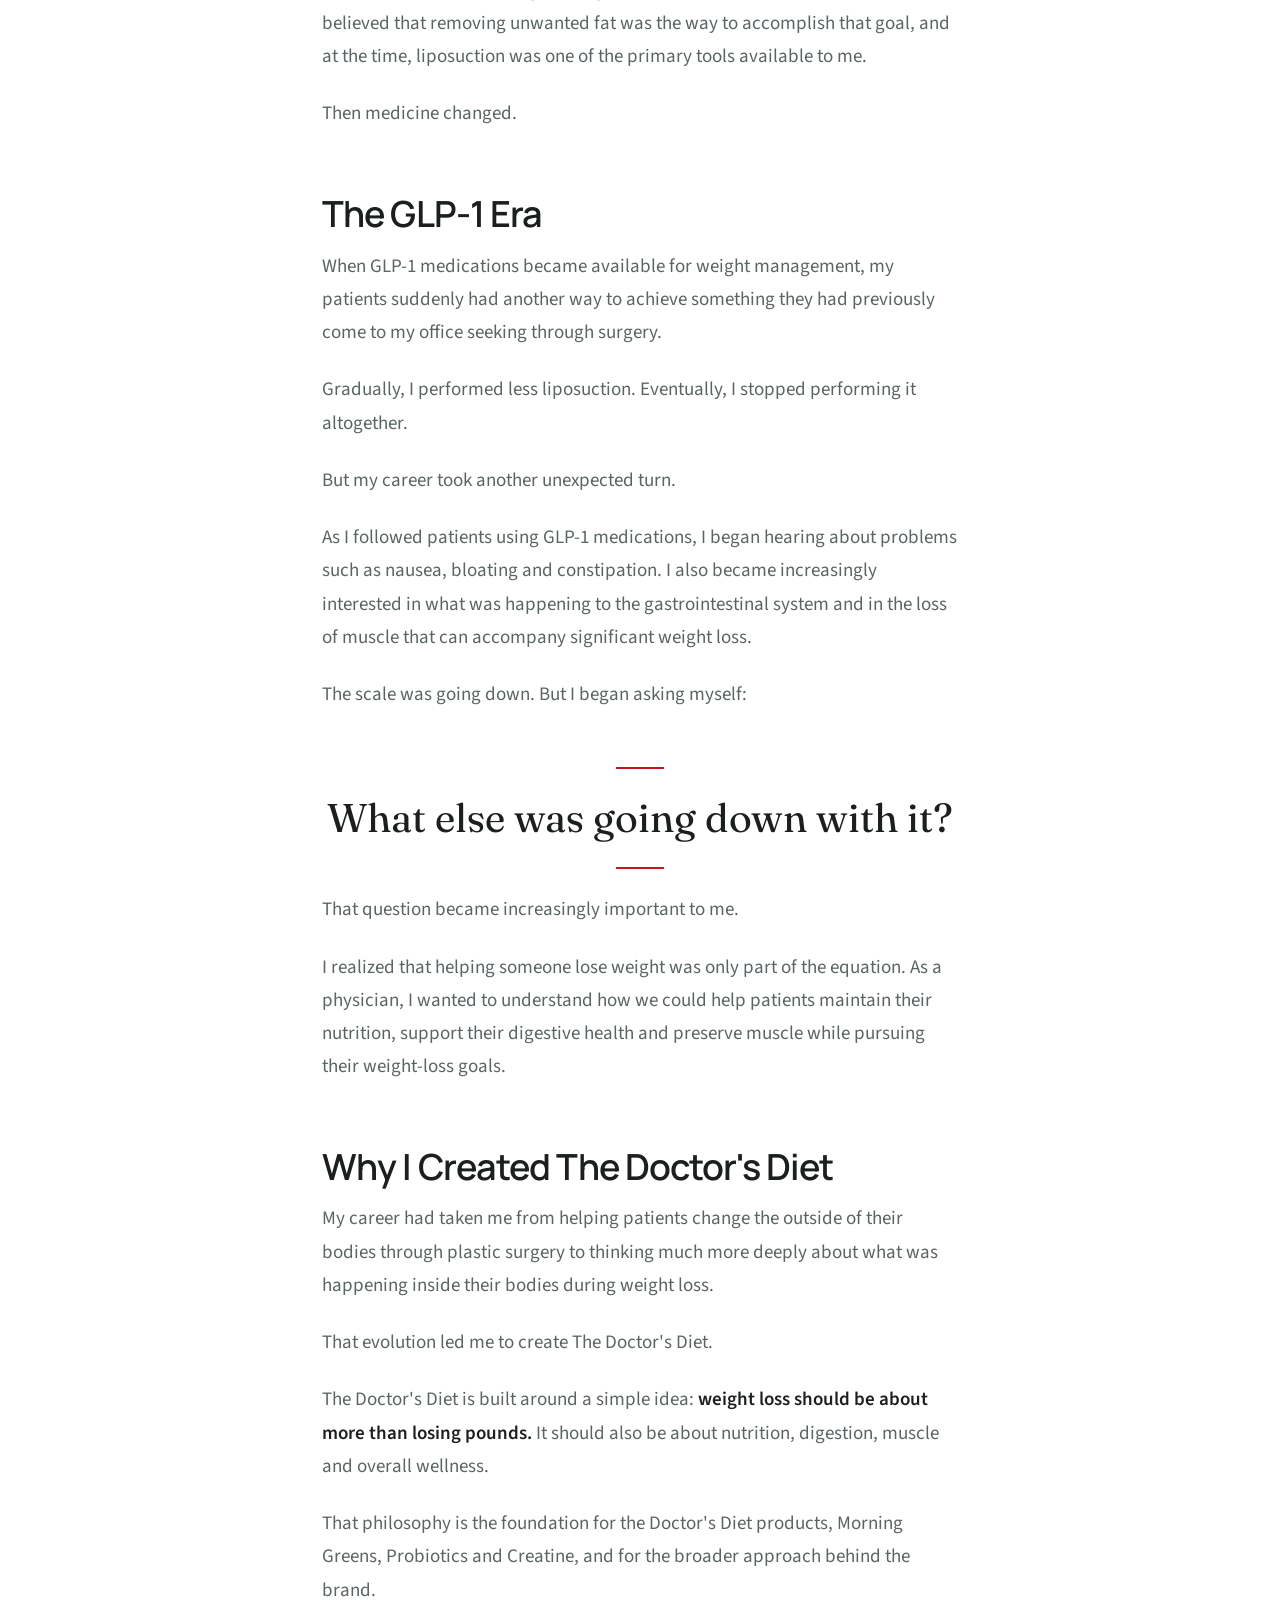
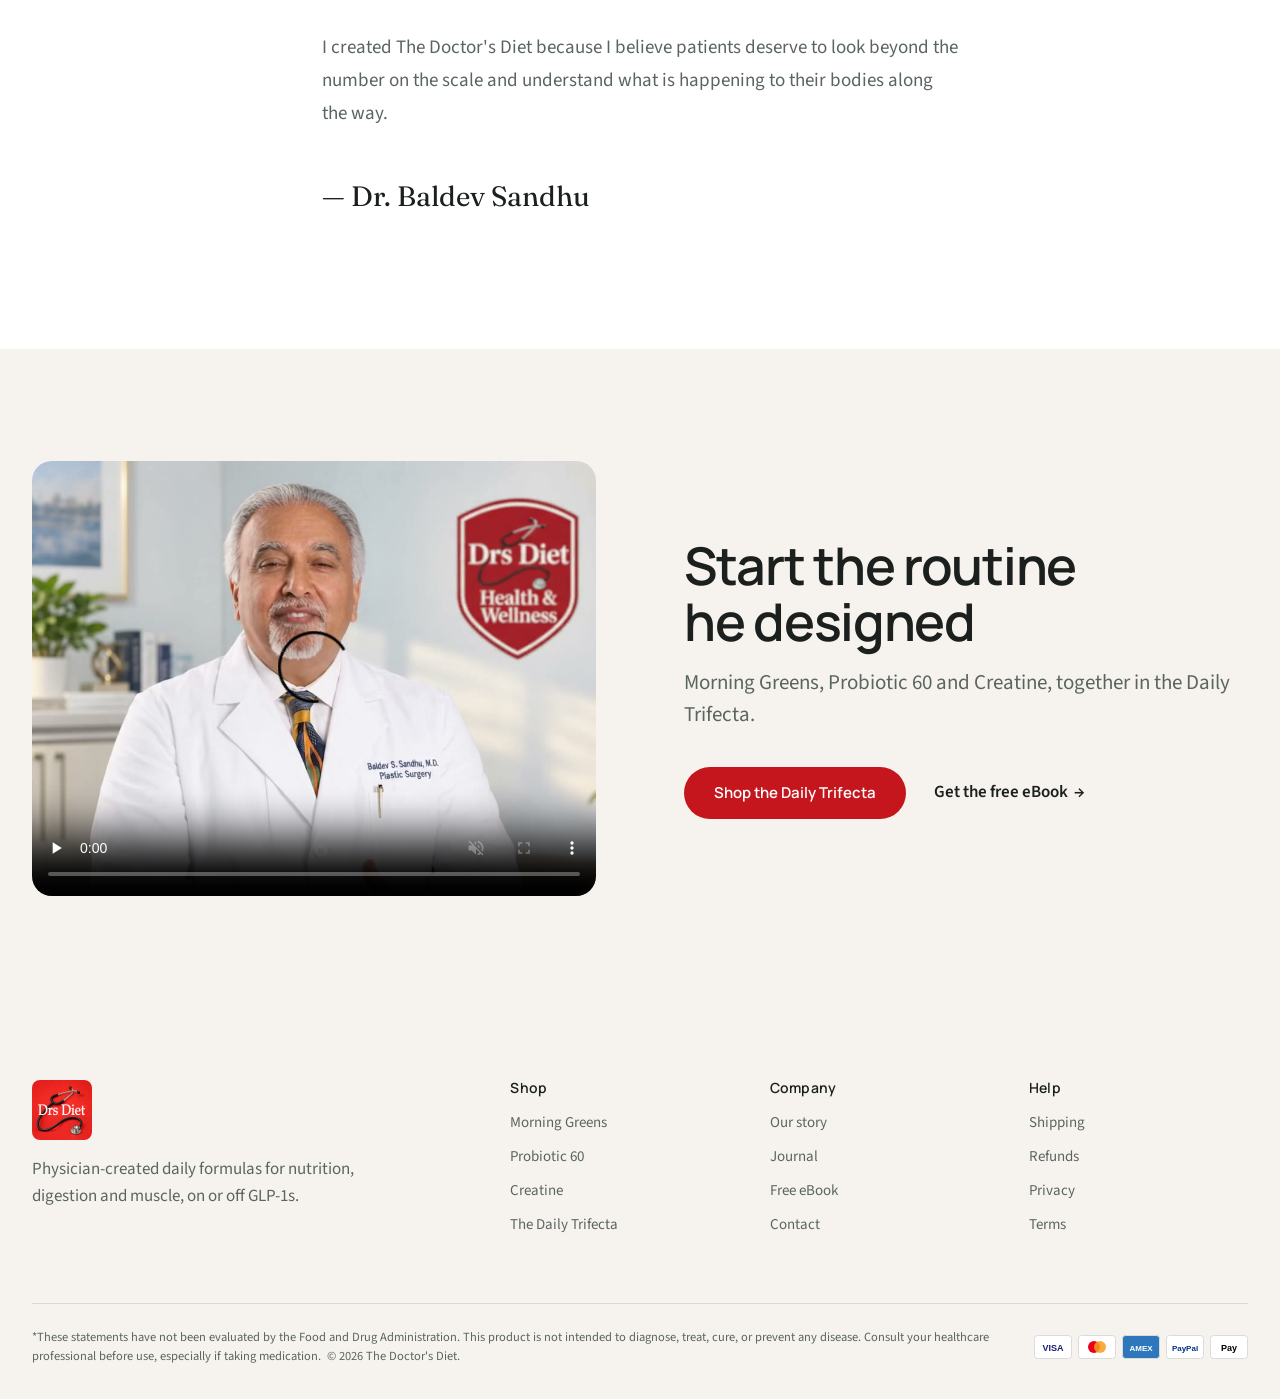
==== commit 82a9bf94: "Remove italics and smooth main site hover effects" ====
--- a/about.html
+++ b/about.html
@@ -9,8 +9,8 @@
 <script>document.documentElement.classList.add("js")</script>
 <link rel="preconnect" href="https://fonts.googleapis.com">
 <link rel="preconnect" href="https://fonts.gstatic.com" crossorigin>
-<link rel="stylesheet" href="https://fonts.googleapis.com/css2?family=Fraunces:ital,opsz,wght@1,9..144,400&family=Manrope:wght@500;600;700&family=Source+Sans+3:wght@400;600&display=swap">
-<link rel="stylesheet" href="css/styles.css?v=13">
+<link rel="stylesheet" href="https://fonts.googleapis.com/css2?family=Fraunces:opsz,wght@9..144,400&family=Manrope:wght@500;600;700&family=Source+Sans+3:wght@400;600&display=swap">
+<link rel="stylesheet" href="css/styles.css?v=14">
 </head>
 <body>
 <div class="announce">Free US shipping over $75 · Subscribe &amp; save 15%</div>
--- a/css/styles.css
+++ b/css/styles.css
@@ -24,6 +24,7 @@
 @media (min-width: 768px) { :root { --gutter: 32px; --section: 112px; } }
 
 *, *::before, *::after { box-sizing: border-box; }
+*, *::before, *::after { font-style: normal !important; }
 html { -webkit-text-size-adjust: 100%; scroll-behavior: smooth; }
 body { margin: 0; background: var(--bg); color: var(--body); font: 400 17px/1.6 var(--text); overflow-x: hidden; }
 img, video, svg { display: block; max-width: 100%; height: auto; }
@@ -35,7 +36,7 @@
 h1 { font-size: clamp(42px, 5.6vw + 14px, 80px); }
 h2 { font-size: clamp(32px, 2.8vw + 20px, 52px); }
 h3 { font-size: clamp(20px, .5vw + 18px, 24px); line-height: 1.25; letter-spacing: -0.015em; }
-em.serif, .serif { font-family: var(--serif); font-style: italic; font-weight: 400; letter-spacing: -0.01em; }
+em.serif, .serif { font-family: var(--serif); font-style: normal; font-weight: 400; letter-spacing: -0.01em; }
 p { margin: 0 0 16px; }
 .lead { font-size: clamp(18px, .4vw + 16px, 21px); line-height: 1.55; max-width: 36em; }
 .small { font-size: 14px; }
@@ -58,7 +59,7 @@
   display: inline-flex; align-items: center; justify-content: center; gap: 10px;
   height: 52px; padding: 0 30px; border: 0; border-radius: 999px; background: var(--red); color: #fff;
   text-decoration: none; cursor: pointer; font: 600 15px/1 var(--head); white-space: nowrap;
-  transition: background .2s, transform .2s var(--ease), box-shadow .2s;
+  transition: background .34s var(--ease), color .34s var(--ease), transform .38s var(--ease), box-shadow .38s var(--ease);
 }
 .btn:hover { background: var(--red-dark); transform: translateY(-2px); box-shadow: 0 10px 24px -10px rgba(196,22,28,.6); }
 .btn:active { transform: none; }
@@ -152,9 +153,9 @@
 .grid-3 { display: grid; gap: 20px; }
 @media (min-width: 640px) { .grid-3 { grid-template-columns: repeat(2, 1fr); } }
 @media (min-width: 1000px) { .grid-3 { grid-template-columns: repeat(3, 1fr); gap: 24px; } }
-.card { display: flex; flex-direction: column; background: var(--cream); border-radius: 22px; overflow: hidden; transition: transform .35s var(--ease), box-shadow .35s var(--ease); }
+.card { display: flex; flex-direction: column; background: var(--cream); border-radius: 22px; overflow: hidden; transition: transform .42s var(--ease), box-shadow .42s var(--ease), background-color .42s var(--ease); }
 .section--cream .card { background: #fff; }
-.card:hover { transform: translateY(-4px); box-shadow: 0 24px 48px -30px rgba(27,31,29,.35); }
+.card:hover, .card:focus-within { transform: translateY(-4px); box-shadow: 0 24px 48px -30px rgba(27,31,29,.35); }
 .card-media { position: relative; display: flex; align-items: center; justify-content: center; height: 340px; padding: 28px 28px 0; }
 .card-media img { height: 100%; width: auto; max-width: 100%; object-fit: contain; border-radius: 14px; box-shadow: 0 16px 32px -20px rgba(0,0,0,.35); }
 @media (min-width: 1000px) { .card-media { height: 360px; } }
@@ -179,7 +180,7 @@
 .benefit-panel.enter > *:nth-child(2) { animation-delay: .08s; }
 .benefit-img { border-radius: 20px; overflow: hidden; background: #fff; max-width: 440px; width: 100%; justify-self: center; }
 .benefit-list { list-style: none; margin: 0; padding: 0; display: grid; gap: 14px; }
-.benefit-list li { display: grid; grid-template-columns: 52px 1fr; gap: 18px; align-items: start; background: #fff; border-radius: 18px; padding: 22px; transition: transform .3s var(--ease), box-shadow .3s; }
+.benefit-list li { display: grid; grid-template-columns: 52px 1fr; gap: 18px; align-items: start; background: #fff; border-radius: 18px; padding: 22px; transition: transform .42s var(--ease), box-shadow .42s var(--ease); }
 .benefit-list li:hover { transform: translateY(-3px); box-shadow: 0 18px 40px -24px rgba(0,0,0,.3); }
 .benefit-list .ic { width: 52px; height: 52px; border-radius: 14px; display: grid; place-items: center; background: #fbeaea; color: var(--red); }
 .benefit-list .ic svg { width: 26px; height: 26px; }
@@ -199,9 +200,10 @@
 @media (min-width: 900px) { .split { grid-template-columns: 1fr 1fr; gap: 88px; } .split--rev > :first-child { order: 2; } }
 .media-frame { position: relative; border-radius: 20px; overflow: hidden; background: var(--sand); }
 .media-frame video, .media-frame img { width: 100%; height: auto; }
+.media-frame video { height: clamp(320px, 34vw, 460px); object-fit: cover; }
 .media-frame .tag { top: 18px; left: 18px; }
 .byline { font-size: 15px; margin: -6px 0 24px; }
-.quote { font: 400 clamp(24px, 1.4vw + 18px, 32px)/1.3 var(--serif); font-style: italic; color: var(--ink); margin: 0 0 28px; letter-spacing: -0.01em; }
+.quote { font: 400 clamp(24px, 1.4vw + 18px, 32px)/1.3 var(--serif); font-style: normal; color: var(--ink); margin: 0 0 28px; letter-spacing: -0.01em; }
 
 /* Bundle offer */
 .offer .price { font-size: 32px; margin: 12px 0 28px; }
@@ -225,7 +227,7 @@
 @media (min-width: 768px) { .steps { grid-template-columns: repeat(3, 1fr); } }
 .step { background: var(--cream); border-radius: 20px; overflow: hidden; display: flex; flex-direction: column; }
 .step img { aspect-ratio: 16 / 10; object-fit: cover; width: 100%; transition: transform .8s var(--ease); }
-.step:hover img { transform: scale(1.04); }
+.step:hover img { transform: none; }
 .step-body { padding: 24px 24px 28px; }
 .when { font: 600 13px var(--head); color: var(--red); letter-spacing: .08em; text-transform: uppercase; display: block; margin-bottom: 10px; }
 .step p { margin: 0; transition: opacity .25s; }
@@ -236,8 +238,8 @@
 @media (min-width: 768px) { .posts { grid-template-columns: repeat(3, 1fr); } }
 .post { display: flex; flex-direction: column; }
 .post-media { border-radius: 18px; overflow: hidden; aspect-ratio: 4 / 3; margin-bottom: 18px; background: var(--sand); display: block; }
-.post-media img { width: 100%; height: 100%; object-fit: cover; transition: transform .8s var(--ease); }
-.post:hover .post-media img { transform: scale(1.05); }
+.post-media img { width: 100%; height: 100%; object-fit: cover; }
+.post:hover .post-media img { transform: none; }
 .post h3 a { text-decoration: none; }
 .meta { font-size: 14px; margin-bottom: 8px; }
 
@@ -332,10 +334,10 @@
 .prose li { margin-bottom: 10px; }
 .prose strong { color: var(--ink); font-weight: 600; }
 .prose > p:first-of-type::first-letter { font: 400 4.2em/0.8 var(--serif); float: left; margin: 6px 12px 0 0; color: var(--red); }
-.pullquote { font: 400 clamp(28px, 2vw + 20px, 40px)/1.25 var(--serif); font-style: italic; color: var(--ink); margin: 56px 0; text-align: center; }
+.pullquote { font: 400 clamp(28px, 2vw + 20px, 40px)/1.25 var(--serif); font-style: normal; color: var(--ink); margin: 56px 0; text-align: center; }
 .pullquote::before, .pullquote::after { content: ""; display: block; width: 48px; height: 2px; background: var(--red); margin: 0 auto 24px; }
 .pullquote::after { margin: 24px auto 0; }
-.signature { font: 400 28px var(--serif); font-style: italic; color: var(--ink); margin-top: 48px; }
+.signature { font: 400 28px var(--serif); font-style: normal; color: var(--ink); margin-top: 48px; }
 .article-head { max-width: 820px; margin: 0 auto 48px; text-align: center; }
 .article-cover { border-radius: var(--r-lg); overflow: hidden; margin: 0 auto 64px; max-width: 1100px; }
 .about-hero { display: grid; gap: 40px; align-items: center; }
@@ -444,8 +446,7 @@
   .tl-time { display: flex; flex-direction: column; align-items: flex-start; gap: 4px; margin-bottom: 24px; }
   .tl-num { margin-bottom: 18px; }
   .tl-time strong, .tl-time small { align-self: flex-start; }
-  .tl-img { display: block; width: 120px; border-radius: 12px; margin-bottom: 20px; box-shadow: 0 16px 30px -20px rgba(0,0,0,.4); transition: transform .4s var(--ease); }
-  .tl-item:hover .tl-img { transform: translateY(-4px) rotate(-2deg); }
+  .tl-img { display: block; width: 120px; border-radius: 12px; margin-bottom: 20px; box-shadow: 0 16px 30px -20px rgba(0,0,0,.4); }
   .tl-body { grid-column: 1; padding: 0; }
 }
 
@@ -455,7 +456,7 @@
 .j-feature { position: relative; display: block; border-radius: var(--r-lg); overflow: hidden; min-height: 400px; color: #fff; text-decoration: none; isolation: isolate; }
 .j-feature img { position: absolute; inset: 0; width: 100%; height: 100%; object-fit: cover; z-index: -2; transition: transform 1s var(--ease); }
 .j-feature::before { content: ""; position: absolute; inset: 0; z-index: -1; background: linear-gradient(180deg, rgba(20,22,21,0) 35%, rgba(20,22,21,.82) 100%); }
-.j-feature:hover img { transform: scale(1.05); }
+.j-feature:hover img { transform: none; }
 .j-overlay { position: absolute; left: 0; right: 0; bottom: 0; padding: 28px; }
 .j-overlay h3 { color: #fff; font-size: clamp(26px, 1.6vw + 18px, 36px); margin: 8px 0; }
 .j-overlay p { margin: 0; color: rgba(255,255,255,.85); max-width: 32em; }
@@ -465,7 +466,7 @@
 .j-list li { border-top: 1px solid #ddd8cf; }
 .j-list li:last-child { border-bottom: 1px solid #ddd8cf; }
 .j-list a { display: grid; grid-template-columns: 44px 1fr 24px; gap: 16px; align-items: start; padding: 20px 0; text-decoration: none; color: inherit; }
-.j-n { font: 400 28px/1 var(--serif); font-style: italic; color: var(--red); }
+.j-n { font: 400 28px/1 var(--serif); font-style: normal; color: var(--red); }
 .j-text strong { display: block; font: 600 20px/1.3 var(--head); color: var(--ink); letter-spacing: -.015em; margin: 4px 0; }
 .j-d { font-size: 15px; display: block; }
 .j-list .j-cat { color: var(--body); }
@@ -500,7 +501,7 @@
 .stage h3 { font-size: clamp(24px, 1vw + 20px, 30px); margin-bottom: 8px; }
 .stage > p { margin-bottom: 24px; }
 .stage ul { list-style: none; margin: 0; padding: 0; display: grid; gap: 10px; }
-.stage li { display: flex; align-items: center; gap: 16px; background: #fff; border-radius: 16px; padding: 12px 16px 12px 12px; transition: transform .3s var(--ease); }
+.stage li { display: flex; align-items: center; gap: 16px; background: #fff; border-radius: 16px; padding: 12px 16px 12px 12px; transition: transform .42s var(--ease), background-color .42s var(--ease); }
 .stage li:hover { transform: translateX(4px); }
 .stage li img { width: 52px; height: 68px; object-fit: cover; border-radius: 8px; flex: none; }
 .stage li strong { display: block; color: var(--ink); font: 600 16px var(--head); }
